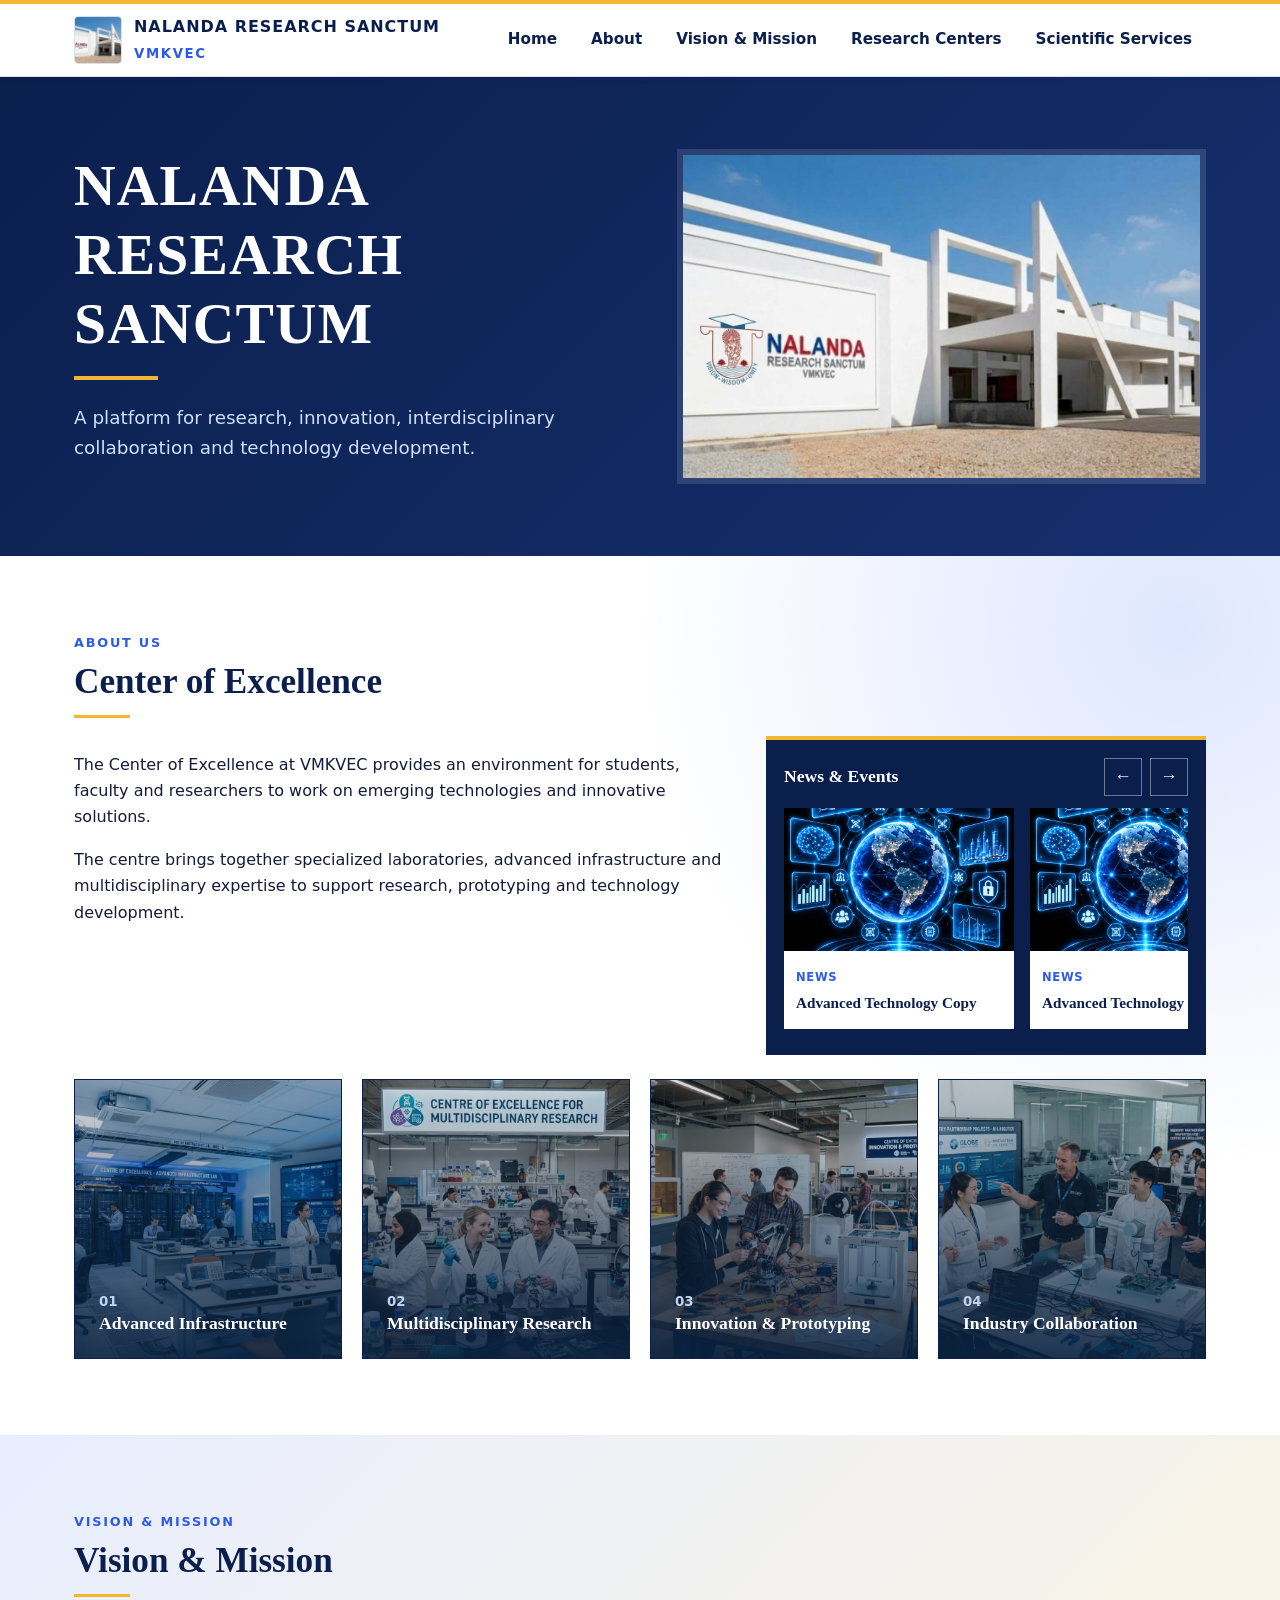
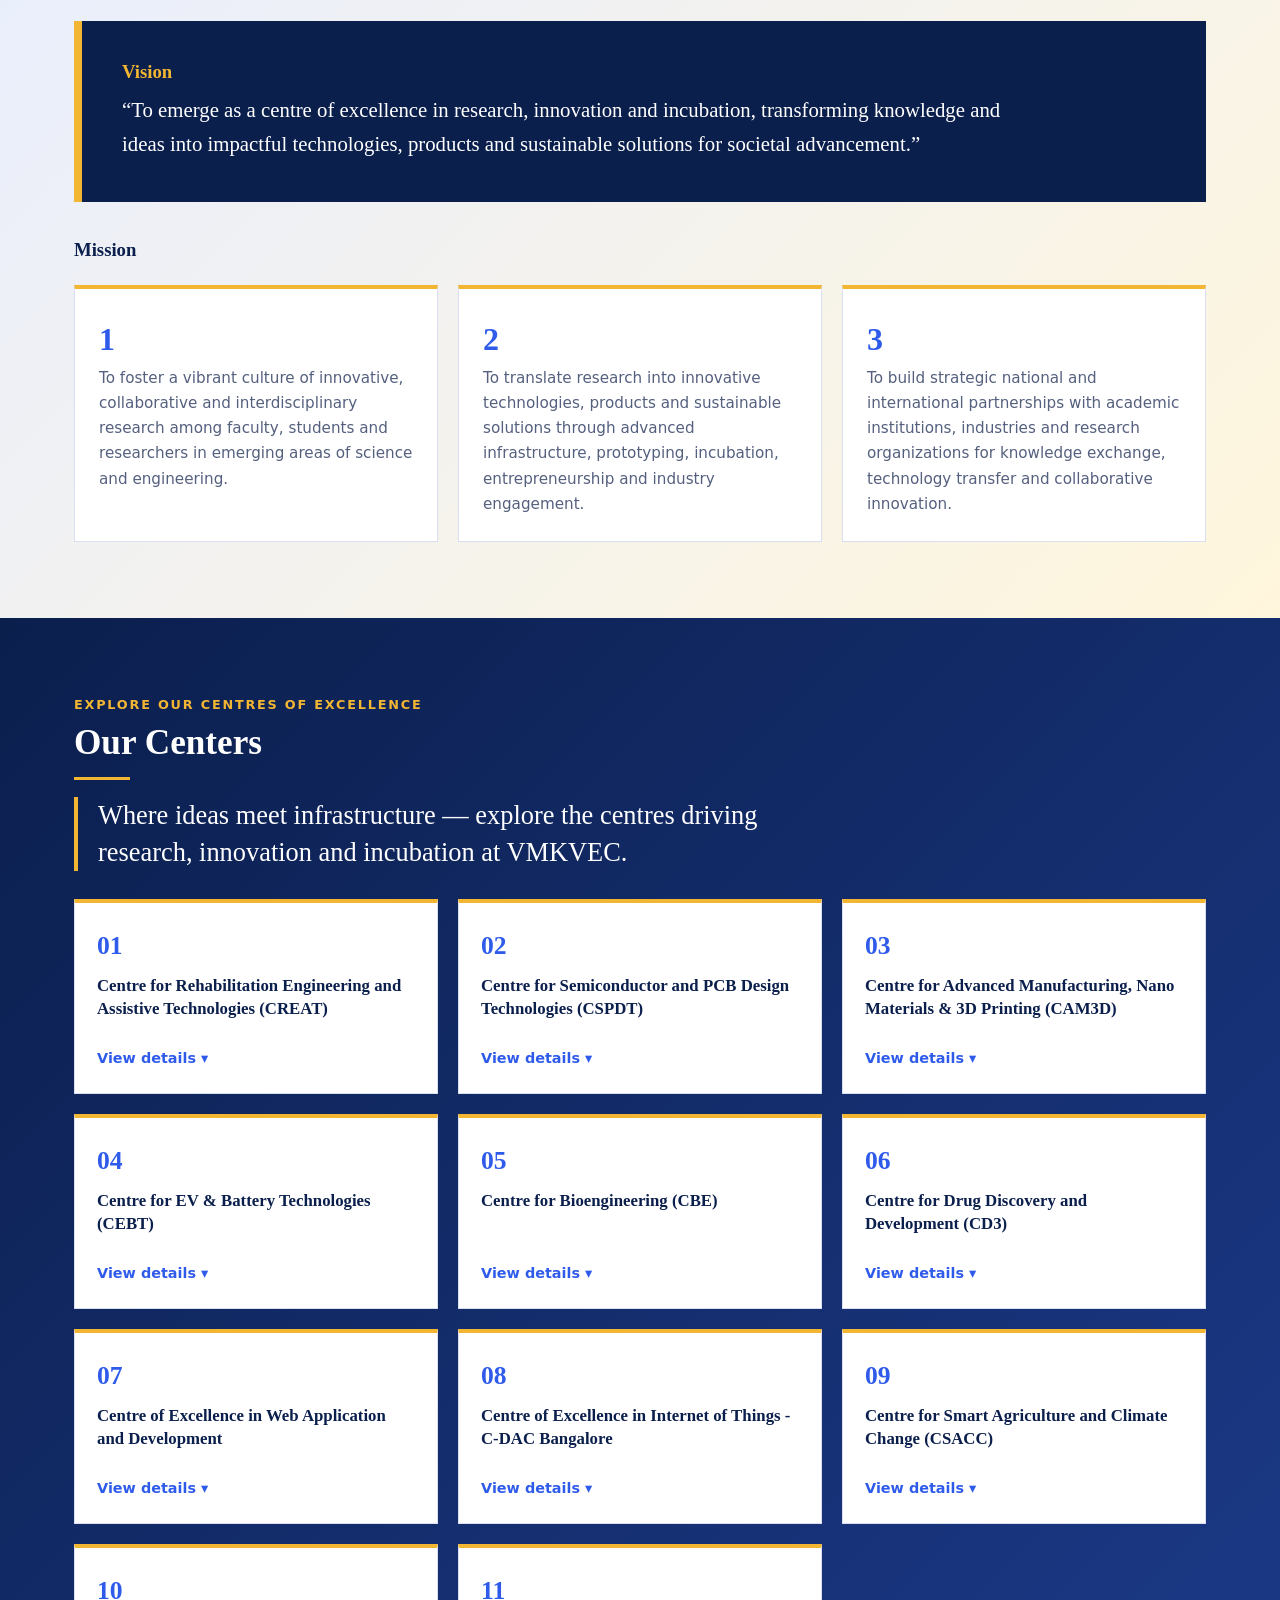
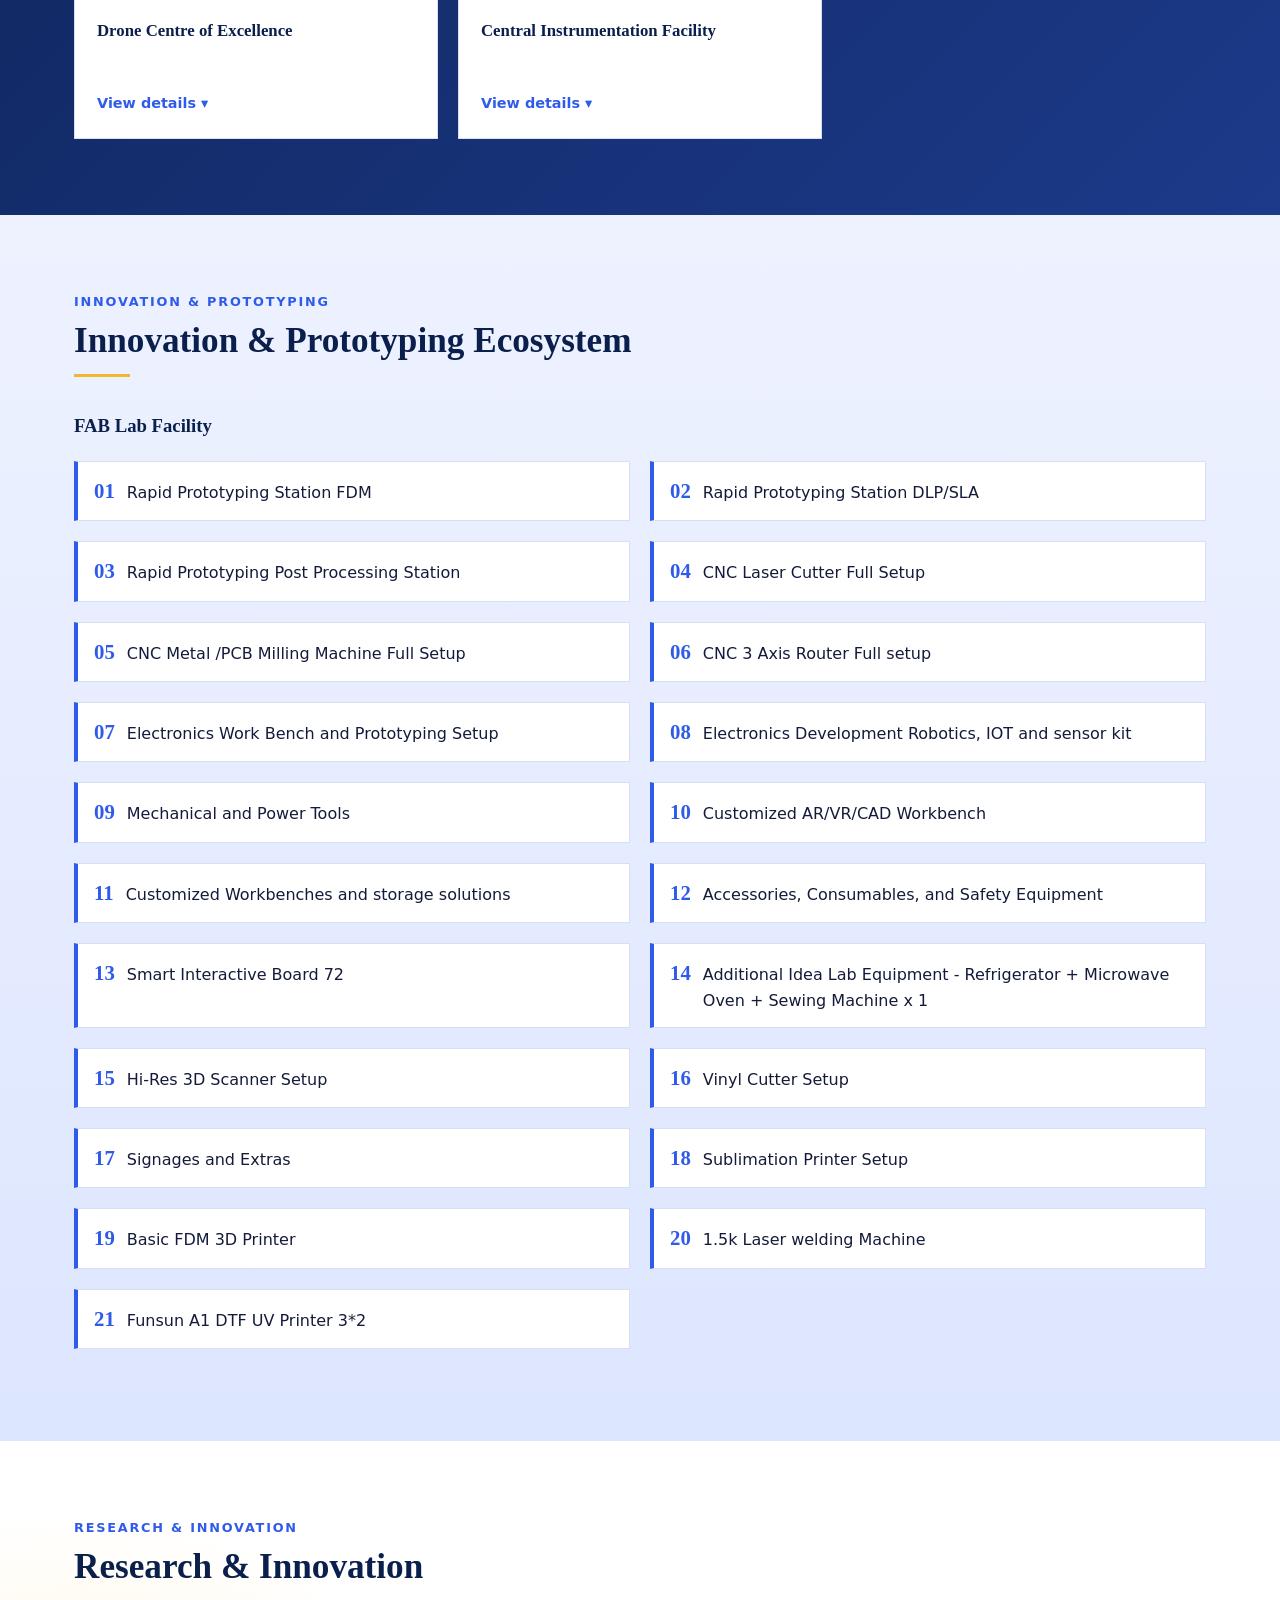
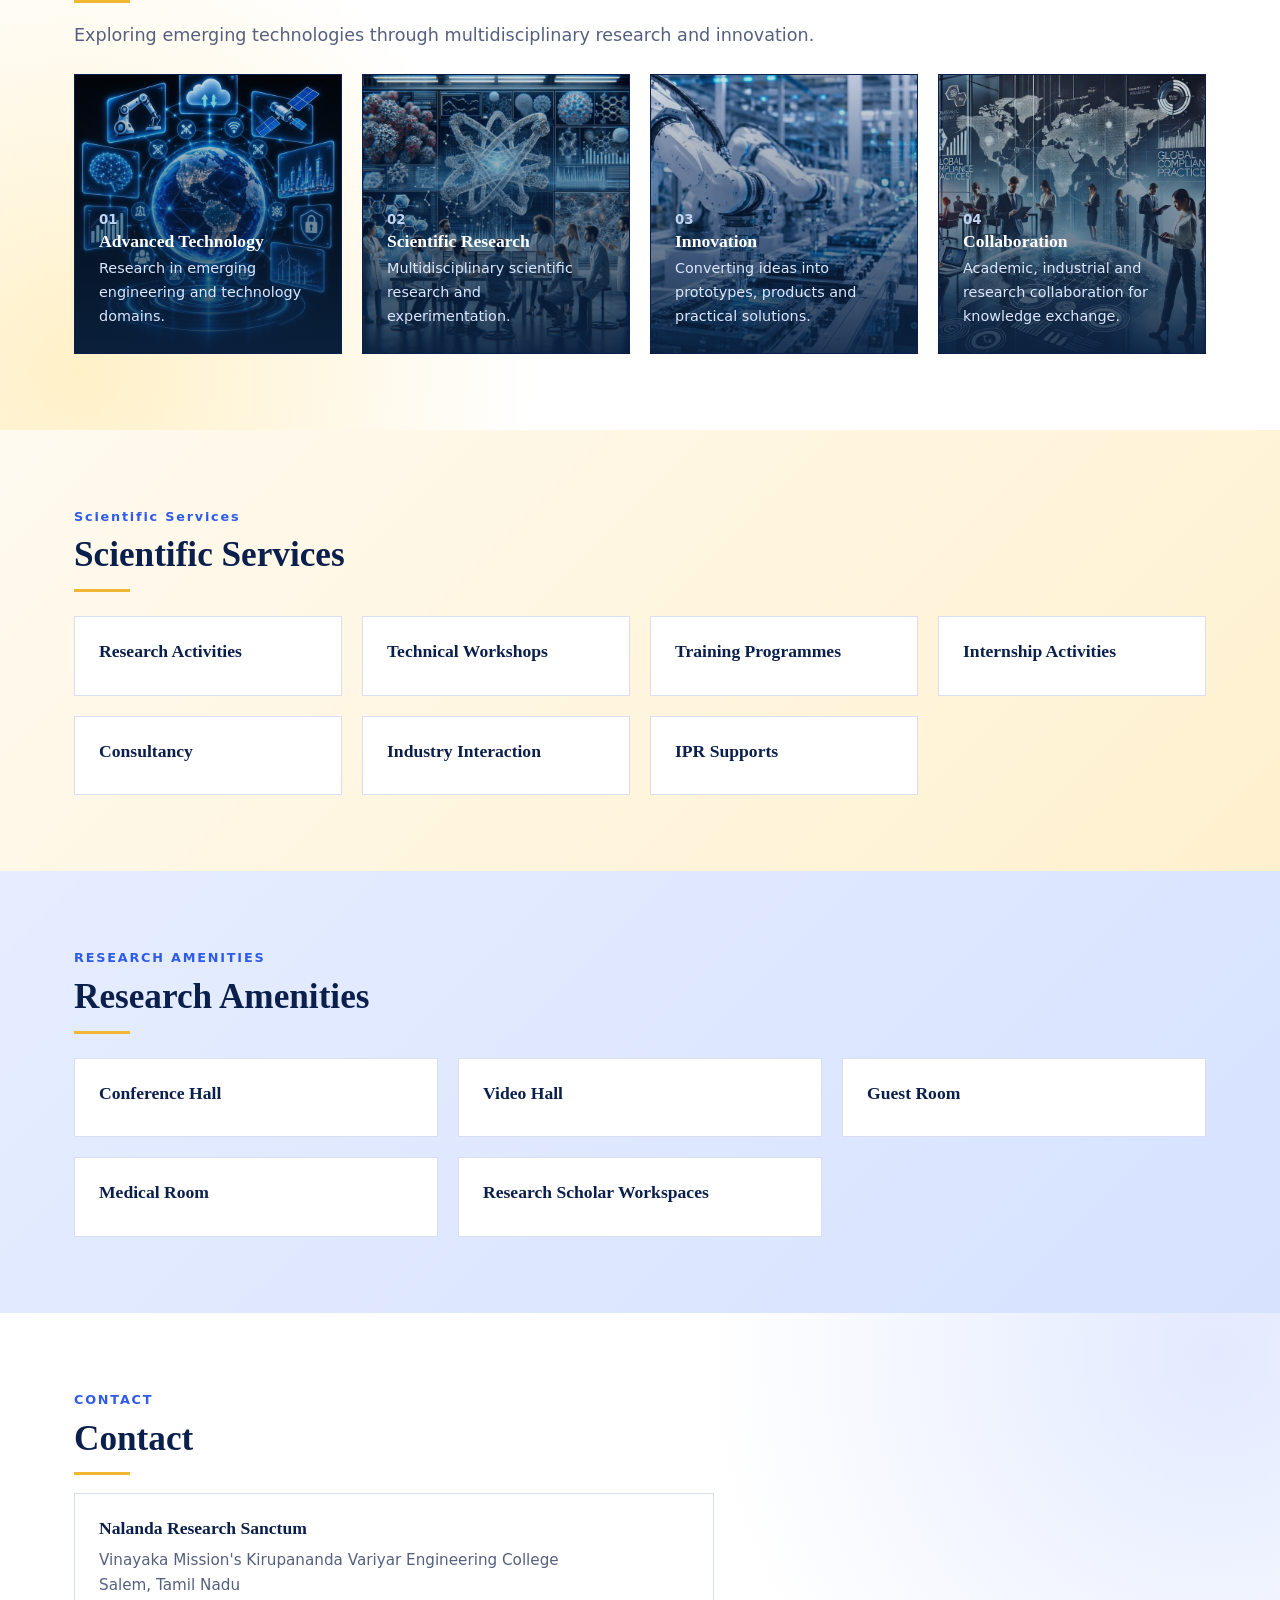
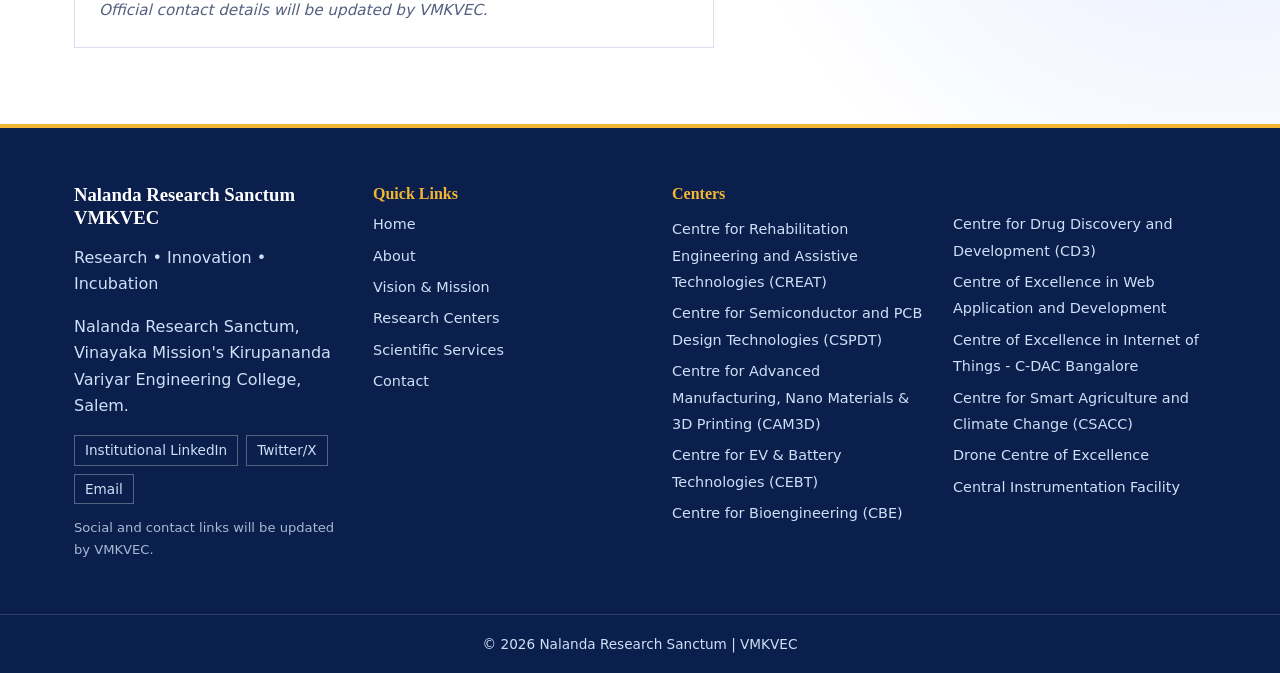
==== index.html @ d892dae4 "Initial commit" ====
<!DOCTYPE html>
<html lang="en"><head><meta charset="UTF-8"><meta name="viewport" content="width=device-width, initial-scale=1">
<title>Nalanda Research Sanctum | VMKVEC</title><meta name="description" content="Center of Excellence, Vinayaka Mission's Kirupananda Variyar Engineering College - research, innovation and incubation.">
<link rel="icon" href="logo.jpeg"><link rel="stylesheet" href="style.css"><script src="news.js"></script><script src="script.js"></script><script src="chatbot.js" defer></script></head>
<body><a class="skip" href="#main">Skip to content</a>
<header class="site-header"><div class="wrap bar">
<a class="brand" href="index.html"><img src="logo.jpeg" alt="VMKVEC logo"><span><b>NALANDA RESEARCH SANCTUM</b><small>VMKVEC</small></span></a>
<input type="checkbox" id="nav-toggle" class="nav-toggle" aria-label="Open or close menu"><label for="nav-toggle" class="burger" aria-hidden="true"><i></i></label>
<nav class="nav" aria-label="Main"><a href="index.html">Home</a><a href="index.html#about">About</a><a href="index.html#vision">Vision &amp; Mission</a><a href="index.html#laboratories">Research Centers</a><a href="index.html#events">Scientific Services</a></nav></div></header><main id="main"><section class="hero"><div class="wrap hgrid"><div>
<h1>NALANDA RESEARCH SANCTUM</h1>
<p class="lead">A platform for research, innovation, interdisciplinary collaboration and technology development.</p>
</div>
<figure class="hero-img"><img src="logo.jpeg" alt="Nalanda Research Sanctum building, VMKVEC"></figure></div></section><section class="sec " id="about"><div class="wrap reveal"><p class="eyebrow">ABOUT US</p><h2>Center of Excellence</h2><div class="two"><div><p>The Center of Excellence at VMKVEC provides an environment for students, faculty and researchers to work on emerging technologies and innovative solutions.</p><p>The centre brings together specialized laboratories, advanced infrastructure and multidisciplinary expertise to support research, prototyping and technology development.</p></div><aside class="news" aria-label="News and Events"><div class="nhead"><h3>News &amp; Events</h3><div class="nctl"><button type="button" id="news-prev" aria-label="Previous news">&#8592;</button><button type="button" id="news-next" aria-label="Next news">&#8594;</button></div></div><div class="news-win" tabindex="0" aria-label="News and events - scroll sideways"><div class="news-track" id="news-track"></div></div><noscript><p class="note">News and events appear here when JavaScript is enabled.</p></noscript></aside></div><div class="grid g4"><article class="card feat feat-1"><small>01</small><h3>Advanced Infrastructure</h3></article><article class="card feat feat-2"><small>02</small><h3>Multidisciplinary Research</h3></article><article class="card feat feat-3"><small>03</small><h3>Innovation & Prototyping</h3></article><article class="card feat feat-4"><small>04</small><h3>Industry Collaboration</h3></article></div></div></section><section class="sec tint" id="vision"><div class="wrap reveal"><p class="eyebrow">VISION &amp; MISSION</p><h2>Vision &amp; Mission</h2><blockquote class="vision"><h3>Vision</h3><p>&ldquo;To emerge as a centre of excellence in research, innovation and incubation, transforming knowledge and ideas into impactful technologies, products and sustainable solutions for societal advancement.&rdquo;</p></blockquote><h3 class="sub">Mission</h3><div class="grid g3"><article class="card mis"><span class="num">1</span><p>To foster a vibrant culture of innovative, collaborative and interdisciplinary research among faculty, students and researchers in emerging areas of science and engineering.</p></article><article class="card mis"><span class="num">2</span><p>To translate research into innovative technologies, products and sustainable solutions through advanced infrastructure, prototyping, incubation, entrepreneurship and industry engagement.</p></article><article class="card mis"><span class="num">3</span><p>To build strategic national and international partnerships with academic institutions, industries and research organizations for knowledge exchange, technology transfer and collaborative innovation.</p></article></div></div></section><section class="sec " id="laboratories"><div class="wrap reveal"><p class="eyebrow">EXPLORE OUR CENTRES OF EXCELLENCE</p><h2>Our Centers</h2><p class="tagline">Where ideas meet infrastructure &mdash; explore the centres driving research, innovation and incubation at VMKVEC.</p><div class="cgrid"><details class="cbox"><summary><span class="num">01</span><span class="cn">Centre for Rehabilitation Engineering and Assistive Technologies (CREAT)</span><span class="cm">View details <i aria-hidden="true">&#9662;</i></span></summary><div class="cb"><p>Rehabilitation engineering and assistive technology for assessment, therapy, mobility and functional recovery.</p><ul class="tags"><li>Rehabilitation Engineering</li><li>Assistive Technologies</li><li>Movement and Functional Assessment</li><li>Virtual Rehabilitation</li><li>Human Performance Analysis</li></ul><h4>Equipment & Facilities</h4><ul class="eqs"><li>Rehametrics - Pro Physical Virtual Rehabilitation Solutions</li><li>Ropods - Spot - Reach True Flash-Reflex Training System</li><li>Balance Assessment System - Btracks&trade; Balance Plate</li><li>EMG Biofeedback - Joint Mobility & Muscle Function</li></ul><a class="btn dark" href="rehabilitation.html">Open full centre page &rarr;</a></div></details><details class="cbox"><summary><span class="num">02</span><span class="cn">Centre for Semiconductor and PCB Design Technologies (CSPDT)</span><span class="cm">View details <i aria-hidden="true">&#9662;</i></span></summary><div class="cb"><p>Facilities for electronic hardware development, PCB prototyping, assembly and semiconductor-oriented design activities.</p><ul class="tags"><li>PCB Design and Prototyping</li><li>Electronic Hardware Development</li><li>SMT Assembly</li><li>Semiconductor Technology</li><li>Embedded Electronics</li></ul><h4>Equipment & Facilities</h4><ul class="eqs"><li>PCB Prototyping Machine with Complete Setup</li><li>ESD Mat With Fitting Accessories for 400 Sq ft.</li><li>SMTMATE - 4 Head Pick & Place Machine</li></ul><a class="btn dark" href="semiconductor.html">Open full centre page &rarr;</a></div></details><details class="cbox"><summary><span class="num">03</span><span class="cn">Centre for Advanced Manufacturing, Nano Materials & 3D Printing (CAM3D)</span><span class="cm">View details <i aria-hidden="true">&#9662;</i></span></summary><div class="cb"><p>Advanced manufacturing, additive manufacturing, composite processing, material characterization and testing facilities.</p><ul class="tags"><li>Additive Manufacturing</li><li>3D Printing</li><li>Nano Materials</li><li>Composite Manufacturing</li><li>Material Testing and Characterization</li></ul><h4>Equipment & Facilities</h4><ul class="eqs"><li>FDM 3D Machine - Bambu Lab H2D</li><li>ELEGOO Jupiter 2 3D Printer</li><li>Liquid Based Washing & Curing Machine</li><li>Probe Sonicator</li><li>High Accuracy Shore D Durometer with Stand (Analog) - Insize</li><li>Impact Testing Machine (Digital) Charpy & Izod</li><li>Pin on Disc Friction & Wear Test Rig as per ASTM G 99</li><li>Computerized Universal Testing Machine (Capacity 100KN)</li><li>Vacuum Bag Moulding</li><li>Composite Moulding Press - 10 Ton</li></ul><a class="btn dark" href="manufacturing.html">Open full centre page &rarr;</a></div></details><details class="cbox"><summary><span class="num">04</span><span class="cn">Centre for EV & Battery Technologies (CEBT)</span><span class="cm">View details <i aria-hidden="true">&#9662;</i></span></summary><div class="cb"><p>Facilities supporting electric vehicle systems, battery testing, charging/discharging and motor-controller studies.</p><ul class="tags"><li>Electric Vehicle Technology</li><li>Battery Testing</li><li>Motor and Controller Systems</li><li>EV Powertrain Studies</li><li>Charging and Discharging Analysis</li></ul><h4>Equipment & Facilities</h4><ul class="eqs"><li>Battery, Charger & Discharger Test Setup</li><li>EV Mid-drive Motors & Controllers</li><li>Test & Control Accessories (Drive, Motor, Vehicle Testing)</li><li>Complete Electric Vehicle (Two-Wheeler)</li></ul><a class="btn dark" href="ev-battery.html">Open full centre page &rarr;</a></div></details><details class="cbox"><summary><span class="num">05</span><span class="cn">Centre for Bioengineering (CBE)</span><span class="cm">View details <i aria-hidden="true">&#9662;</i></span></summary><div class="cb"><p>Laboratory infrastructure for biological experimentation, molecular biology, microbiology and bioengineering research.</p><ul class="tags"><li>Bioengineering</li><li>Molecular Biology</li><li>Microbiology</li><li>Biotechnology Experiments</li><li>Biological Sample Analysis</li></ul><h4>Equipment & Facilities</h4><ul class="eqs"><li>Autoclave</li><li>Bacteriological Incubator</li><li>Microcentrifuge</li><li>Refrigerated Centrifuge</li><li>Digital Balance</li><li>Digital Water Bath</li><li>DNA Electrophoresis Unit</li><li>Gradient PCR Thermal Cycler</li><li>SDS-PAGE Electrophoresis Unit</li><li>Gel Documentation System</li><li>Laminar Air Flow Chamber</li></ul><a class="btn dark" href="bioengineering.html">Open full centre page &rarr;</a></div></details><details class="cbox"><summary><span class="num">06</span><span class="cn">Centre for Drug Discovery and Development (CD3)</span><span class="cm">View details <i aria-hidden="true">&#9662;</i></span></summary><div class="cb"><p>Analytical and experimental facilities supporting drug discovery, characterization and development-oriented research.</p><ul class="tags"><li>Drug Discovery</li><li>Analytical Characterization</li><li>Spectroscopy</li><li>Particle Analysis</li><li>Formulation-Oriented Studies</li></ul><h4>Equipment & Facilities</h4><ul class="eqs"><li>Particle Size Analyzer</li><li>UV-Visible Spectrometer</li><li>Fluorescence Spectrometer</li><li>Ultrasonic Bath</li><li>Muffle Furnace</li><li>Magnetic Stirrer with Hot Plate</li></ul><a class="btn dark" href="drug-discovery.html">Open full centre page &rarr;</a></div></details><details class="cbox"><summary><span class="num">07</span><span class="cn">Centre of Excellence in Web Application and Development</span><span class="cm">View details <i aria-hidden="true">&#9662;</i></span></summary><div class="cb"><p>A software development centre for web applications, digital platforms, full-stack development and technology projects.</p><ul class="tags"><li>Web Application Development</li><li>Full-Stack Development</li><li>Software Engineering</li><li>Cloud and Deployment Technologies</li><li>Digital Platforms</li></ul><h4>Facilities</h4><ul class="eqs"><li>High-performance Development Workstations</li><li>Development Infrastructure</li><li>Data Storage Facilities</li><li>Software Development Tools</li></ul><a class="btn dark" href="web-development.html">Open full centre page &rarr;</a></div></details><details class="cbox"><summary><span class="num">08</span><span class="cn">Centre of Excellence in Internet of Things - C-DAC Bangalore</span><span class="cm">View details <i aria-hidden="true">&#9662;</i></span></summary><div class="cb"><p>An IoT-focused centre for connected systems, sensing, communication, embedded development and smart applications.</p><ul class="tags"><li>Internet of Things</li><li>Sensor Networks</li><li>Embedded Systems</li><li>Connected Devices</li><li>IoT Communication</li></ul><h4>Facilities</h4><ul class="eqs"><li>IoT Sensor Kits</li><li>Development Boards</li><li>Sensor Modules</li><li>Communication Modules</li></ul><a class="btn dark" href="iot.html">Open full centre page &rarr;</a></div></details><details class="cbox"><summary><span class="num">09</span><span class="cn">Centre for Smart Agriculture and Climate Change (CSACC)</span><span class="cm">View details <i aria-hidden="true">&#9662;</i></span></summary><div class="cb"><p>Facilities and activities focused on smart agriculture, environmental monitoring, climate-aware systems and precision farming.</p><ul class="tags"><li>Smart Agriculture</li><li>Precision Agriculture</li><li>Climate Monitoring</li><li>Environmental Sensing</li><li>Agricultural Data Analysis</li></ul><h4>Equipment & Facilities</h4><ul class="eqs"><li>IoT Sensor Kits</li><li>Automatic Weather Station</li><li>Precision Agriculture Drone</li><li>Soil & Water Testing Kit</li><li>High-Performance Workstation</li><li>Data Storage Server</li><li>Licensed Software Tools - GIS & climate modeling</li></ul><a class="btn dark" href="smart-agriculture.html">Open full centre page &rarr;</a></div></details><details class="cbox"><summary><span class="num">10</span><span class="cn">Drone Centre of Excellence</span><span class="cm">View details <i aria-hidden="true">&#9662;</i></span></summary><div class="cb"><p>A dedicated centre for drone applications, aerial data collection, precision agriculture and technology development.</p><ul class="tags"><li>Drone Technology</li><li>Aerial Data Collection</li><li>Precision Agriculture</li><li>Drone-Based Inspection</li><li>Geospatial Applications</li></ul><h4>Facilities</h4><ul class="eqs"><li>Precision Agriculture Drone</li><li>High-performance Workstations</li><li>Data Storage Facilities</li></ul><a class="btn dark" href="drone.html">Open full centre page &rarr;</a></div></details><details class="cbox"><summary><span class="num">11</span><span class="cn">Central Instrumentation Facility</span><span class="cm">View details <i aria-hidden="true">&#9662;</i></span></summary><div class="cb"><p>Centralized analytical and laboratory instrumentation supporting interdisciplinary research and experimental work.</p><ul class="tags"><li>Scientific Instrumentation</li><li>Analytical Characterization</li><li>Molecular Biology</li><li>Sample Preparation</li><li>Interdisciplinary Research Support</li></ul><h4>Equipment & Facilities</h4><ul class="eqs"><li>Autoclave</li><li>Bacteriological Incubator</li><li>Hot Air Oven</li><li>Deep Freezer (-20°C)</li><li>Refrigerator</li><li>Shaker Cum Incubator</li><li>Laminar Air Flow Chamber</li><li>Microcentrifuge</li><li>Refrigerated Centrifuge</li><li>Digital Balance</li><li>Digital Water Bath</li><li>Double Distillation Unit</li><li>Digital pH Meter</li><li>Vortex Mixer</li><li>Ultrasonic Bath</li><li>Muffle Furnace</li><li>Magnetic Stirrer with Hot Plate</li><li>DNA Electrophoresis Unit</li><li>Gradient PCR Thermal Cycler</li><li>SDS-PAGE Electrophoresis Unit</li><li>Gel Documentation System</li><li>Gel Platform Rocker</li><li>Particle Size Analyzer</li><li>UV-Visible Spectrometer</li><li>Fluorescence Spectrometer</li></ul><a class="btn dark" href="instrumentation.html">Open full centre page &rarr;</a></div></details></div></div></section><section class="sec tint" id="innovation"><div class="wrap reveal"><p class="eyebrow">INNOVATION &amp; PROTOTYPING</p><h2>Innovation &amp; Prototyping Ecosystem</h2><h3 class="sub">FAB Lab Facility</h3><ol class="eq grid g2"><li><span class="num">01</span>Rapid Prototyping Station FDM</li><li><span class="num">02</span>Rapid Prototyping Station DLP/SLA</li><li><span class="num">03</span>Rapid Prototyping Post Processing Station</li><li><span class="num">04</span>CNC Laser Cutter Full Setup</li><li><span class="num">05</span>CNC Metal /PCB Milling Machine Full Setup</li><li><span class="num">06</span>CNC 3 Axis Router Full setup</li><li><span class="num">07</span>Electronics Work Bench and Prototyping Setup</li><li><span class="num">08</span>Electronics Development Robotics, IOT and sensor kit</li><li><span class="num">09</span>Mechanical and Power Tools</li><li><span class="num">10</span>Customized AR/VR/CAD Workbench</li><li><span class="num">11</span>Customized Workbenches and storage solutions</li><li><span class="num">12</span>Accessories, Consumables, and Safety Equipment</li><li><span class="num">13</span>Smart Interactive Board 72</li><li><span class="num">14</span>Additional Idea Lab Equipment - Refrigerator + Microwave Oven + Sewing Machine x 1</li><li><span class="num">15</span>Hi-Res 3D Scanner Setup</li><li><span class="num">16</span>Vinyl Cutter Setup</li><li><span class="num">17</span>Signages and Extras</li><li><span class="num">18</span>Sublimation Printer Setup</li><li><span class="num">19</span>Basic FDM 3D Printer</li><li><span class="num">20</span>1.5k Laser welding Machine</li><li><span class="num">21</span>Funsun A1 DTF UV Printer 3*2</li></ol></div></section><section class="sec " id="research"><div class="wrap reveal"><p class="eyebrow">RESEARCH &amp; INNOVATION</p><h2>Research &amp; Innovation</h2><p class="lead2">Exploring emerging technologies through multidisciplinary research and innovation.</p><div class="grid g4"><article class="card feat rfeat-1"><small>01</small><h3>Advanced Technology</h3><p>Research in emerging engineering and technology domains.</p></article><article class="card feat rfeat-2"><small>02</small><h3>Scientific Research</h3><p>Multidisciplinary scientific research and experimentation.</p></article><article class="card feat rfeat-3"><small>03</small><h3>Innovation</h3><p>Converting ideas into prototypes, products and practical solutions.</p></article><article class="card feat rfeat-4"><small>04</small><h3>Collaboration</h3><p>Academic, industrial and research collaboration for knowledge exchange.</p></article></div></div></section><section class="sec " id="events"><div class="wrap reveal"><p class="eyebrow">Scientific Services</p><h2>Scientific Services</h2><div class="grid g4"><article class="card"><h3>Research Activities</h3></article><article class="card"><h3>Technical Workshops</h3></article><article class="card"><h3>Training Programmes</h3></article><article class="card"><h3>Internship Activities</h3></article><article class="card"><h3>Consultancy</h3></article><article class="card"><h3>Industry Interaction</h3></article><article class="card"><h3>IPR Supports</h3></article></div></div></section><section class="sec tint" id="collaboration"><div class="wrap reveal"><p class="eyebrow">RESEARCH AMENITIES</p><h2>Research Amenities</h2><div class="grid g3"><article class="card"><h3>Conference Hall</h3></article><article class="card"><h3>Video Hall</h3></article><article class="card"><h3>Guest Room</h3></article><article class="card"><h3>Medical Room</h3></article><article class="card"><h3>Research Scholar Workspaces</h3></article></div></div></section><section class="sec " id="contact"><div class="wrap reveal"><p class="eyebrow">CONTACT</p><h2>Contact</h2><address class="card contact"><h3>Nalanda Research Sanctum</h3><p>Vinayaka Mission's Kirupananda Variyar Engineering College</p><p>Salem, Tamil Nadu</p><p class="note">Official contact details will be updated by VMKVEC.</p></address></div></section></main><footer class="site-footer"><div class="wrap fgrid">
<div><h3>Nalanda Research Sanctum<br>VMKVEC</h3><p>Research &bull; Innovation &bull; Incubation</p>
<p>Nalanda Research Sanctum, Vinayaka Mission's Kirupananda Variyar Engineering College, Salem.</p>
<ul class="social"><li>Institutional LinkedIn</li><li>Twitter/X</li><li>Email</li></ul><p class="note2">Social and contact links will be updated by VMKVEC.</p></div>
<div><h4>Quick Links</h4><ul><li><a href="index.html">Home</a></li><li><a href="index.html#about">About</a></li><li><a href="index.html#vision">Vision &amp; Mission</a></li><li><a href="index.html#laboratories">Research Centers</a></li><li><a href="index.html#events">Scientific Services</a></li><li><a href="index.html#contact">Contact</a></li></ul></div>
<div class="fl"><h4>Centers</h4><ul><li><a href="rehabilitation.html">Centre for Rehabilitation Engineering and Assistive Technologies (CREAT)</a></li><li><a href="semiconductor.html">Centre for Semiconductor and PCB Design Technologies (CSPDT)</a></li><li><a href="manufacturing.html">Centre for Advanced Manufacturing, Nano Materials & 3D Printing (CAM3D)</a></li><li><a href="ev-battery.html">Centre for EV & Battery Technologies (CEBT)</a></li><li><a href="bioengineering.html">Centre for Bioengineering (CBE)</a></li><li><a href="drug-discovery.html">Centre for Drug Discovery and Development (CD3)</a></li><li><a href="web-development.html">Centre of Excellence in Web Application and Development</a></li><li><a href="iot.html">Centre of Excellence in Internet of Things - C-DAC Bangalore</a></li><li><a href="smart-agriculture.html">Centre for Smart Agriculture and Climate Change (CSACC)</a></li><li><a href="drone.html">Drone Centre of Excellence</a></li><li><a href="instrumentation.html">Central Instrumentation Facility</a></li></ul></div></div>
<div class="copy">&copy; 2026 Nalanda Research Sanctum | VMKVEC</div></footer></body></html>
---- style.css ----
/* Nalanda Research Sanctum | VMKVEC - edit colours here */
:root{--navy:#0b1f4d;--royal:#2f5bea;--light:#e3eaff;--bg:#f4f6ff;--ink:#141b3a;--muted:#55607f;--line:#d9def0;--gold:#f2b632;--w:1180px}
*{box-sizing:border-box}html{scroll-behavior:smooth;scroll-padding-top:84px}
body{margin:0;font-family:"Segoe UI",system-ui,-apple-system,Arial,sans-serif;color:var(--ink);background:#fff;line-height:1.65;overflow-x:hidden}
img{max-width:100%;display:block}a{color:inherit}
h1,h2,h3,h4{font-family:Georgia,"Times New Roman",serif;color:var(--navy);line-height:1.2;margin:0 0 .5em}
:focus-visible{outline:3px solid var(--royal);outline-offset:2px}
.wrap{max-width:var(--w);margin:0 auto;padding:0 24px}
.skip{position:absolute;left:-999px}.skip:focus{left:8px;top:8px;background:#fff;padding:8px;z-index:100}
/* header */
.site-header{position:sticky;top:0;z-index:50;background:#fff;border-bottom:1px solid var(--line);box-shadow:0 1px 8px rgba(10,35,66,.06)}
.bar{display:flex;align-items:center;justify-content:space-between;height:72px}
.brand{display:flex;align-items:center;gap:12px;text-decoration:none}
.brand img{width:48px;height:48px;object-fit:cover;border:1px solid var(--line);border-radius:4px}
.brand b{display:block;color:var(--navy);font-size:1rem;letter-spacing:.06em}.brand small{color:var(--royal);font-weight:600;letter-spacing:.12em}
.nav{display:flex;gap:6px;align-items:center}.nav>a,.dd>a{text-decoration:none;padding:10px 14px;font-weight:600;font-size:.95rem;color:var(--navy);border-radius:4px;display:block}
.nav>a:hover,.dd>a:hover{background:var(--light)}
.nav-toggle,.burger{display:none}
/* hero */
.hero{background:var(--navy);color:#fff;padding:72px 0}
.hgrid{display:grid;grid-template-columns:1.05fr 1fr;gap:48px;align-items:center}
.hero h1{color:#fff;font-size:clamp(2.2rem,5vw,3.6rem);letter-spacing:.02em;margin-bottom:.4em}
.lab-hero h1{font-size:clamp(1.7rem,3.4vw,2.6rem)}
.lead{font-size:1.15rem;color:#cfe0f7;max-width:560px}
.hero-img{margin:0;position:relative;border:6px solid rgba(255,255,255,.12)}.hero-img img{width:100%;aspect-ratio:16/10;object-fit:cover}
.hero-img figcaption{position:absolute;left:0;bottom:0;background:var(--royal);color:#fff;padding:6px 14px;font-size:.85rem;font-weight:600}
.eyebrow{color:var(--royal);font-weight:700;font-size:.8rem;letter-spacing:.14em;margin:0 0 .6em}.eyebrow.light{color:#93c5fd}
.btns{display:flex;gap:12px;flex-wrap:wrap;margin:28px 0}
.btn{display:inline-block;background:var(--royal);color:#fff;padding:12px 24px;font-weight:600;text-decoration:none;border:2px solid var(--royal);transition:background .2s,transform .2s}
.btn:hover{background:#1e40af;transform:translateY(-2px)}.btn.ghost{background:transparent;border-color:#93c5fd}.btn.ghost:hover{background:rgba(255,255,255,.1)}
.btn.dark{background:var(--navy);border-color:var(--navy)}
.chips{list-style:none;display:flex;flex-wrap:wrap;gap:8px;padding:0;margin:0}.chips li{border:1px solid rgba(255,255,255,.3);padding:4px 12px;font-size:.82rem;color:#dbeafe}
/* sections */
.sec{padding:76px 0}.sec.tint{background:var(--bg)}
.sec h2{font-size:clamp(1.6rem,3vw,2.2rem)}.sub{margin-top:2em}
.lead2{font-size:1.1rem;color:var(--muted);max-width:760px}.two p{max-width:760px}
.note{color:var(--muted);font-style:italic}
.grid{display:grid;gap:20px;margin-top:24px}.g2{grid-template-columns:repeat(2,1fr)}.g3{grid-template-columns:repeat(3,1fr)}.g4{grid-template-columns:repeat(4,1fr)}
.card,.lab,.theme{background:#fff;border:1px solid var(--line);padding:24px;transition:transform .25s,box-shadow .25s,border-color .25s}
.card:hover,.lab:hover,.theme:hover{transform:translateY(-4px);box-shadow:0 10px 24px rgba(10,35,66,.1);border-color:var(--royal)}
.card h3{font-size:1.1rem}.card p{margin:0;color:var(--muted);font-size:.95rem}
.feat .ico{display:grid;place-items:center;width:44px;height:44px;background:var(--light);color:var(--royal);font-size:1.4rem;margin-bottom:12px}.feat small{color:var(--muted);font-weight:700}
.num{display:inline-block;color:var(--royal);font-family:Georgia,serif;font-weight:700;font-size:1.3rem}
.vision{margin:24px 0 0;background:var(--navy);color:#fff;padding:40px;border-left:8px solid #60a5fa}.vision h3{color:#93c5fd}.vision p{font-size:1.3rem;font-family:Georgia,serif;margin:0;max-width:900px}
.mis{border-top:4px solid var(--royal)}.mis .num{font-size:2rem}
.lab{display:flex;flex-direction:column;text-decoration:none}.lab h3{font-size:1.05rem}.lab p{color:var(--muted);font-size:.93rem;flex:1;margin:0 0 14px}.more{color:var(--royal);font-weight:700}
.theme{text-decoration:none;padding:18px}.theme h3{font-size:.98rem;margin-bottom:.3em}.theme p{margin:0;font-size:.85rem;color:var(--muted)}
.contact{font-style:normal;max-width:640px}
/* lab pages */
.crumb{padding-top:14px;padding-bottom:14px;font-size:.88rem;color:var(--muted)}.crumb a{color:var(--royal);text-decoration:none}
.toc{display:flex;flex-wrap:wrap;gap:8px;padding-top:16px;padding-bottom:0}.toc a{font-size:.82rem;border:1px solid var(--line);padding:5px 12px;text-decoration:none;color:var(--navy)}.toc a:hover{background:var(--light)}
.tags{list-style:none;display:flex;flex-wrap:wrap;gap:10px;padding:0;margin:20px 0 0}.tags li{background:#fff;border:1px solid var(--royal);color:var(--navy);padding:8px 16px;font-weight:600}
.eq{list-style:none;padding:0;counter-reset:e}.eq li{background:#fff;border:1px solid var(--line);border-left:4px solid var(--royal);padding:12px 16px;display:flex;gap:12px;align-items:baseline}
.grp{background:#fff;border:1px solid var(--line);padding:20px}.grp h3{font-size:1.05rem}.grp small{color:var(--muted);font-family:"Segoe UI",sans-serif;font-weight:400}
.grp .eq{margin:0;display:grid;gap:8px}.grp .eq li{counter-increment:e;padding:8px 12px}.grp .eq li:before{content:counter(e,decimal-leading-zero);color:var(--royal);font-weight:700}
dl{margin:0;display:grid;grid-template-columns:110px 1fr;gap:6px 12px;font-size:.92rem}dt{font-weight:700;color:var(--navy)}dd{margin:0;color:var(--muted)}
.shot{margin:0;overflow:hidden;border:1px solid var(--line)}.shot img{width:100%;aspect-ratio:4/3;object-fit:cover;transition:transform .5s}.shot:hover img{transform:scale(1.06)}
/* footer */
.site-footer{background:var(--navy);color:#cfe0f7;padding-top:56px}.site-footer h3,.site-footer h4{color:#fff}
.fgrid{display:grid;grid-template-columns:1fr 1fr 2fr;gap:32px}.site-footer ul{list-style:none;padding:0;margin:0}.site-footer li{margin:5px 0}.site-footer a{text-decoration:none;font-size:.9rem}.site-footer a:hover{color:#fff;text-decoration:underline}
.fl ul{columns:2;column-gap:28px}.copy{margin-top:40px;padding:18px;text-align:center;border-top:1px solid rgba(255,255,255,.15);font-size:.85rem}
/* laboratory drawer */
.overlay{position:fixed;inset:0;background:rgba(0,0,0,.35);-webkit-backdrop-filter:blur(2px);backdrop-filter:blur(2px);opacity:0;visibility:hidden;transition:opacity .3s,visibility 0s .3s;z-index:190}
.overlay.open{opacity:1;visibility:visible;transition:opacity .3s}
.drawer{position:fixed;top:0;right:0;bottom:0;width:min(460px,92vw);background:#fff;z-index:200;display:flex;flex-direction:column;box-shadow:-10px 0 40px rgba(10,35,66,.25);transform:translateX(100%);visibility:hidden;transition:transform .35s ease,visibility 0s .35s}
.drawer.open{transform:translateX(0);visibility:visible;transition:transform .35s ease}
.dhead{display:flex;justify-content:space-between;align-items:flex-start;gap:12px;padding:24px 24px 18px;border-bottom:1px solid var(--line);background:var(--navy);color:#fff}
.dhead h2{color:#fff;margin:0 0 .15em;font-size:1.6rem}.dhead p{margin:0;color:#bfd4f2;font-size:.92rem}
.dclose{flex:none;width:44px;height:44px;border:1px solid rgba(255,255,255,.4);background:transparent;color:#fff;font-size:1.8rem;line-height:1;cursor:pointer}.dclose:hover{background:rgba(255,255,255,.15)}.dclose:focus-visible{outline:3px solid #93c5fd}
.dlist{list-style:none;margin:0;padding:8px 12px 28px;overflow-y:auto;flex:1}
.dlist a{display:flex;align-items:center;gap:14px;min-height:56px;padding:12px;border-bottom:1px solid var(--line);text-decoration:none;color:var(--navy);transition:background .2s,padding .2s}
.dlist a:hover,.dlist a:focus-visible,.dlist a[aria-current]{background:var(--light)}.dlist a[aria-current]{border-left:4px solid var(--royal)}
.dn{flex:none;width:28px;color:var(--royal);font-family:Georgia,serif;font-weight:700}.dt{flex:1;font-size:.95rem;font-weight:600;line-height:1.35}
.da{flex:none;color:var(--royal);transition:transform .2s}.dlist a:hover .da{transform:translateX(4px)}
html.drawer-open,html.drawer-open body{overflow:hidden}
.social{display:flex;gap:8px;flex-wrap:wrap;margin:12px 0!important}.social li{border:1px solid rgba(255,255,255,.3);padding:3px 10px;font-size:.85rem;margin:0}.site-footer .note2{font-size:.82rem;opacity:.8}
/* About cards with background photos (images sit in the same folder as style.css) */
.feat{position:relative;min-height:280px;display:flex;flex-direction:column;justify-content:flex-end;overflow:hidden;color:#fff;background-color:var(--navy);background-size:cover;background-position:center;border-color:var(--navy)}
.feat::before{content:"";position:absolute;inset:0;background:linear-gradient(to top,rgba(10,35,66,.9) 0%,rgba(10,35,66,.45) 55%,rgba(10,35,66,.15) 100%)}
.feat>*{position:relative}.feat h3{color:#fff;margin:0}.feat small{color:#bfd4f2}.feat .ico{background:rgba(255,255,255,.2);color:#fff}
.feat-1{background-image:url('Center%20of%20Excellence/Advanced_Infrastructure.jpg')}.feat-2{background-image:url('Center%20of%20Excellence/Multidisciplinary_Research.jpg')}
.feat-3{background-image:url('Center%20of%20Excellence/Innovation_Prototyping.jpg')}.feat-4{background-image:url('Center%20of%20Excellence/Industry_Collaboration.jpg')}
.acc{border:1px solid var(--line);background:#fff;margin-top:12px;transition:border-color .2s}.acc[open]{border-color:var(--royal);box-shadow:0 6px 18px rgba(10,35,66,.08)}
.acc summary{display:flex;align-items:center;gap:16px;min-height:64px;padding:14px 20px;cursor:pointer;list-style:none}.acc summary::-webkit-details-marker{display:none}.acc summary:hover{background:var(--bg)}
.an{flex:1;font-family:Georgia,serif;font-weight:700;color:var(--navy);line-height:1.3}.acc .more{white-space:nowrap}.acc .more i{display:inline-block;font-style:normal;transition:transform .25s}.acc[open] .more i{transform:rotate(180deg)}
.accb{padding:8px 20px 24px 64px;border-top:1px solid var(--line)}.accb h4{margin:1.2em 0 .4em;font-size:1rem}.accb .tags{margin:12px 0 0}.accb .tags li{padding:5px 12px;font-size:.88rem}
.eqs{list-style:none;display:flex;flex-wrap:wrap;gap:8px;padding:0;margin:0 0 20px}.eqs li{font-size:.85rem;border:1px solid var(--line);background:var(--bg);padding:4px 10px}
@media(max-width:576px){.accb{padding-left:20px}.acc summary{flex-wrap:wrap;gap:8px 12px}.an{flex-basis:calc(100% - 50px)}}
.tagline{font-family:Georgia,'Times New Roman',serif;font-size:clamp(1.2rem,2.6vw,1.65rem);line-height:1.4;color:var(--navy);max-width:760px;margin:0 0 28px;padding-left:20px;border-left:4px solid var(--royal)}
/* colour theme: indigo navy + royal blue + gold accent */
.site-header{border-top:4px solid var(--gold)}
.hero{background:linear-gradient(135deg,#0b1f4d 0%,#16306f 100%)}
.hero h1::after{content:"";display:block;width:84px;height:4px;background:var(--gold);margin-top:18px}
.eyebrow.light{color:var(--gold)}
.btn{background:var(--gold);border-color:var(--gold);color:var(--navy)}.btn:hover{background:#e0a21b;border-color:#e0a21b}
.btn.dark{background:var(--navy);border-color:var(--navy);color:#fff}.btn.dark:hover{background:var(--royal);border-color:var(--royal)}
.vision{border-left-color:var(--gold)}.vision h3{color:var(--gold)}
.mis{border-top-color:var(--gold)}
.sec h2::after{content:"";display:block;width:56px;height:3px;background:var(--gold);margin-top:12px}
.card:hover,.theme:hover{border-color:var(--gold)}
.dhead{border-bottom:4px solid var(--gold)}.dclose:hover{background:rgba(255,255,255,.18)}
.dlist a:hover,.dlist a:focus-visible,.dlist a[aria-current]{background:var(--light)}
.site-footer{border-top:4px solid var(--gold)}.site-footer h4{color:var(--gold)}
/* richer section backgrounds */
.sec.tint{background:linear-gradient(180deg,#f1f4ff 0%,#e4ebff 100%)}
#about{background:radial-gradient(circle at 92% 8%,#dfe7ff 0,transparent 38%),#fff}
#vision{background:linear-gradient(135deg,#e8eeff 0%,#fff6dc 100%)}
#laboratories{background:linear-gradient(135deg,#0b1f4d 0%,#1c3a8a 100%);color:#fff}
#laboratories h2,#laboratories .tagline{color:#fff}#laboratories .eyebrow{color:var(--gold)}#laboratories .tagline{border-left-color:var(--gold)}
#innovation{background:linear-gradient(180deg,#eef2ff 0%,#dde6ff 100%)}
#research{background:radial-gradient(circle at 6% 90%,#fff0c7 0,transparent 35%),#fff}
#events{background:linear-gradient(135deg,#fffaf0 0%,#fff1cf 100%)}
#collaboration{background:linear-gradient(135deg,#e6edff 0%,#d6e2ff 100%)}
#contact{background:radial-gradient(circle at 95% 10%,#e3eaff 0,transparent 40%),#fff}
/* Research & Innovation photo cards (folder: "Research & Innovation") */
.feat p{margin:.4em 0 0;color:#dbe6ff;font-size:.9rem}
.rfeat-1{background-image:url('Research%20%26%20Innovation/Advanced_Technology.jpeg')}.rfeat-2{background-image:url('Research%20%26%20Innovation/Scientific_Research.jpeg')}
.rfeat-3{background-image:url('Research%20%26%20Innovation/Innovation.jpeg')}.rfeat-4{background-image:url('Research%20%26%20Innovation/Collaboration.jpeg')}
/* Our Centers: 11 boxes, click to open details */
.cgrid{display:grid;grid-template-columns:repeat(3,1fr);gap:20px;margin-top:28px;align-items:start}
.cbox{background:#fff;color:var(--ink);border:1px solid var(--line);border-top:4px solid var(--gold);transition:box-shadow .25s,transform .25s}
.cbox:hover{transform:translateY(-3px);box-shadow:0 12px 28px rgba(0,0,0,.28)}.cbox[open]{box-shadow:0 12px 28px rgba(0,0,0,.28)}
.cbox summary{list-style:none;cursor:pointer;display:flex;flex-direction:column;gap:8px;padding:22px;min-height:190px}.cbox summary::-webkit-details-marker{display:none}
.cbox .num{font-size:1.6rem}.cn{flex:1;font-family:Georgia,serif;font-weight:700;color:var(--navy);font-size:1.05rem;line-height:1.35}
.cm{color:var(--royal);font-weight:700;font-size:.9rem}.cm i{display:inline-block;font-style:normal;transition:transform .25s}.cbox[open] .cm i{transform:rotate(180deg)}
.cb{padding:4px 22px 22px;border-top:1px solid var(--line)}.cb p{color:var(--muted);font-size:.93rem}.cb h4{margin:1.1em 0 .4em;font-size:1rem}.cb .tags{margin:10px 0 0}.cb .tags li{padding:4px 10px;font-size:.82rem}
@media(max-width:992px){.cgrid{grid-template-columns:repeat(2,1fr)}}@media(max-width:768px){.cgrid{grid-template-columns:1fr}}
/* News & Events scroller */
.two{display:grid;grid-template-columns:minmax(0,1fr) 440px;gap:40px;align-items:start}
.news{background:var(--navy);color:#fff;padding:18px 0 18px 18px;border-top:4px solid var(--gold);overflow:hidden}.news h3{color:#fff;font-size:1.1rem;margin:0 0 12px}.news .note{color:#bfd4f2;padding-right:18px}
.news-win{overflow:hidden}.news-track{display:flex;width:max-content;animation:nscroll 30s linear infinite}
.news-win:hover .news-track,.news-win:focus-within .news-track{animation-play-state:paused}
@keyframes nscroll{to{transform:translateX(calc(-1*var(--shift,50%)))}}
.ncard{flex:none;width:230px;margin-right:16px;background:#fff;color:var(--ink);text-decoration:none;display:block}
.ncard img{width:100%;aspect-ratio:16/10;object-fit:cover}.nbody{padding:12px}
.ntag{font-size:.72rem;font-weight:700;color:var(--royal);letter-spacing:.06em;text-transform:uppercase}.nbody h4{font-size:.95rem;margin:.3em 0}
.nbody p{margin:0;font-size:.82rem;color:var(--muted);display:-webkit-box;-webkit-line-clamp:2;-webkit-box-orient:vertical;overflow:hidden}
@media(max-width:992px){.two{grid-template-columns:1fr}}
@media(prefers-reduced-motion:reduce){.news-win{overflow-x:auto}.news-track{animation:none}}
/* News: user-controlled scrolling (arrows, swipe, trackpad, scrollbar) */
.news{padding-right:18px}.nhead{display:flex;justify-content:space-between;align-items:center;margin-bottom:12px}.nhead h3{margin:0}
.nctl{display:flex;gap:8px}.nctl button{width:38px;height:38px;border:1px solid rgba(255,255,255,.4);background:transparent;color:#fff;font-size:1.1rem;cursor:pointer}.nctl button:hover{background:var(--gold);border-color:var(--gold);color:var(--navy)}
.news-win{overflow-x:auto;scroll-snap-type:x mandatory;scrollbar-width:thin;scrollbar-color:var(--gold) transparent;padding-bottom:8px;-webkit-overflow-scrolling:touch}
.news-track{animation:none!important}.ncard{scroll-snap-align:start}
/* Help chatbot */
.cb-btn{position:fixed;right:20px;bottom:20px;z-index:150;width:58px;height:58px;border-radius:50%;background:var(--navy);color:#fff;border:3px solid var(--gold);display:grid;place-items:center;cursor:pointer;box-shadow:0 8px 22px rgba(10,35,66,.35);transition:transform .2s}.cb-btn:hover{transform:scale(1.06)}
.cb-panel{position:fixed;right:20px;bottom:90px;z-index:150;width:min(370px,calc(100vw - 32px));height:min(520px,calc(100vh - 120px));background:#fff;border:1px solid var(--line);border-top:4px solid var(--gold);box-shadow:0 16px 40px rgba(10,35,66,.3);display:none;flex-direction:column}.cb-panel.open{display:flex}
.cb-head{display:flex;justify-content:space-between;align-items:center;background:var(--navy);color:#fff;padding:12px 16px}.cb-x{background:none;border:0;color:#fff;font-size:1.6rem;line-height:1;cursor:pointer;width:36px;height:36px}
.cb-log{flex:1;overflow-y:auto;padding:14px;background:var(--bg);display:flex;flex-direction:column;gap:10px}
.cb-m{max-width:88%;padding:10px 12px;font-size:.9rem;line-height:1.45;overflow-wrap:anywhere}.cb-m div+div{margin-top:5px}.cb-m.bot{background:#fff;border:1px solid var(--line);align-self:flex-start}.cb-m.me{background:var(--royal);color:#fff;align-self:flex-end}.cb-m a{color:var(--royal);font-weight:600}
.cb-chips{display:flex;flex-wrap:wrap;gap:6px;padding:8px 12px;border-top:1px solid var(--line)}.cb-chips button{border:1px solid var(--royal);background:#fff;color:var(--navy);font-size:.78rem;padding:5px 10px;cursor:pointer}.cb-chips button:hover{background:var(--light)}
.cb-form{display:flex;border-top:1px solid var(--line)}.cb-form input{flex:1;min-width:0;border:0;padding:12px;font:inherit;font-size:.92rem}.cb-form button{border:0;background:var(--gold);color:var(--navy);font-weight:700;padding:0 18px;cursor:pointer}
@media(max-width:576px){.cb-btn{right:12px;bottom:12px}.cb-panel{right:12px;bottom:80px}}
/* motion */
.js .reveal{opacity:0;transform:translateY(16px);transition:opacity .6s,transform .6s}.js .reveal.in{opacity:1;transform:none}
@media(prefers-reduced-motion:reduce){*{transition:none!important;scroll-behavior:auto!important}.js .reveal{opacity:1;transform:none}}
/* responsive */
@media(max-width:1200px){.g4{grid-template-columns:repeat(3,1fr)}}
@media(max-width:992px){.hgrid{grid-template-columns:1fr}.g3,.g4{grid-template-columns:repeat(2,1fr)}.fgrid{grid-template-columns:1fr 1fr}.fl{grid-column:1/-1}
.nav-toggle{display:block;position:absolute;right:16px;top:14px;width:44px;height:44px;opacity:0;z-index:2;margin:0;cursor:pointer}
.burger{display:grid;place-items:center;width:44px;height:44px;border:1px solid var(--line)}.burger i,.burger i:before,.burger i:after{display:block;width:22px;height:2px;background:var(--navy);position:relative;content:""}.burger i:before{position:absolute;top:-7px}.burger i:after{position:absolute;top:7px}
.nav-toggle:focus-visible+.burger{outline:3px solid var(--royal)}
.nav{display:none;position:absolute;left:0;right:0;top:72px;background:#fff;flex-direction:column;align-items:stretch;padding:8px 16px 16px;max-height:calc(100vh - 72px);overflow:auto;border-bottom:1px solid var(--line)}
.nav-toggle:checked~.nav{display:flex}}
@media(max-width:768px){.sec{padding:52px 0}.g2,.g3,.g4{grid-template-columns:1fr}.hero{padding:48px 0}.vision{padding:24px}.vision p{font-size:1.1rem}}
@media(max-width:576px){.wrap{padding:0 16px}.brand b{font-size:.85rem}.fgrid{grid-template-columns:1fr}.fl ul{columns:1}dl{grid-template-columns:1fr}}
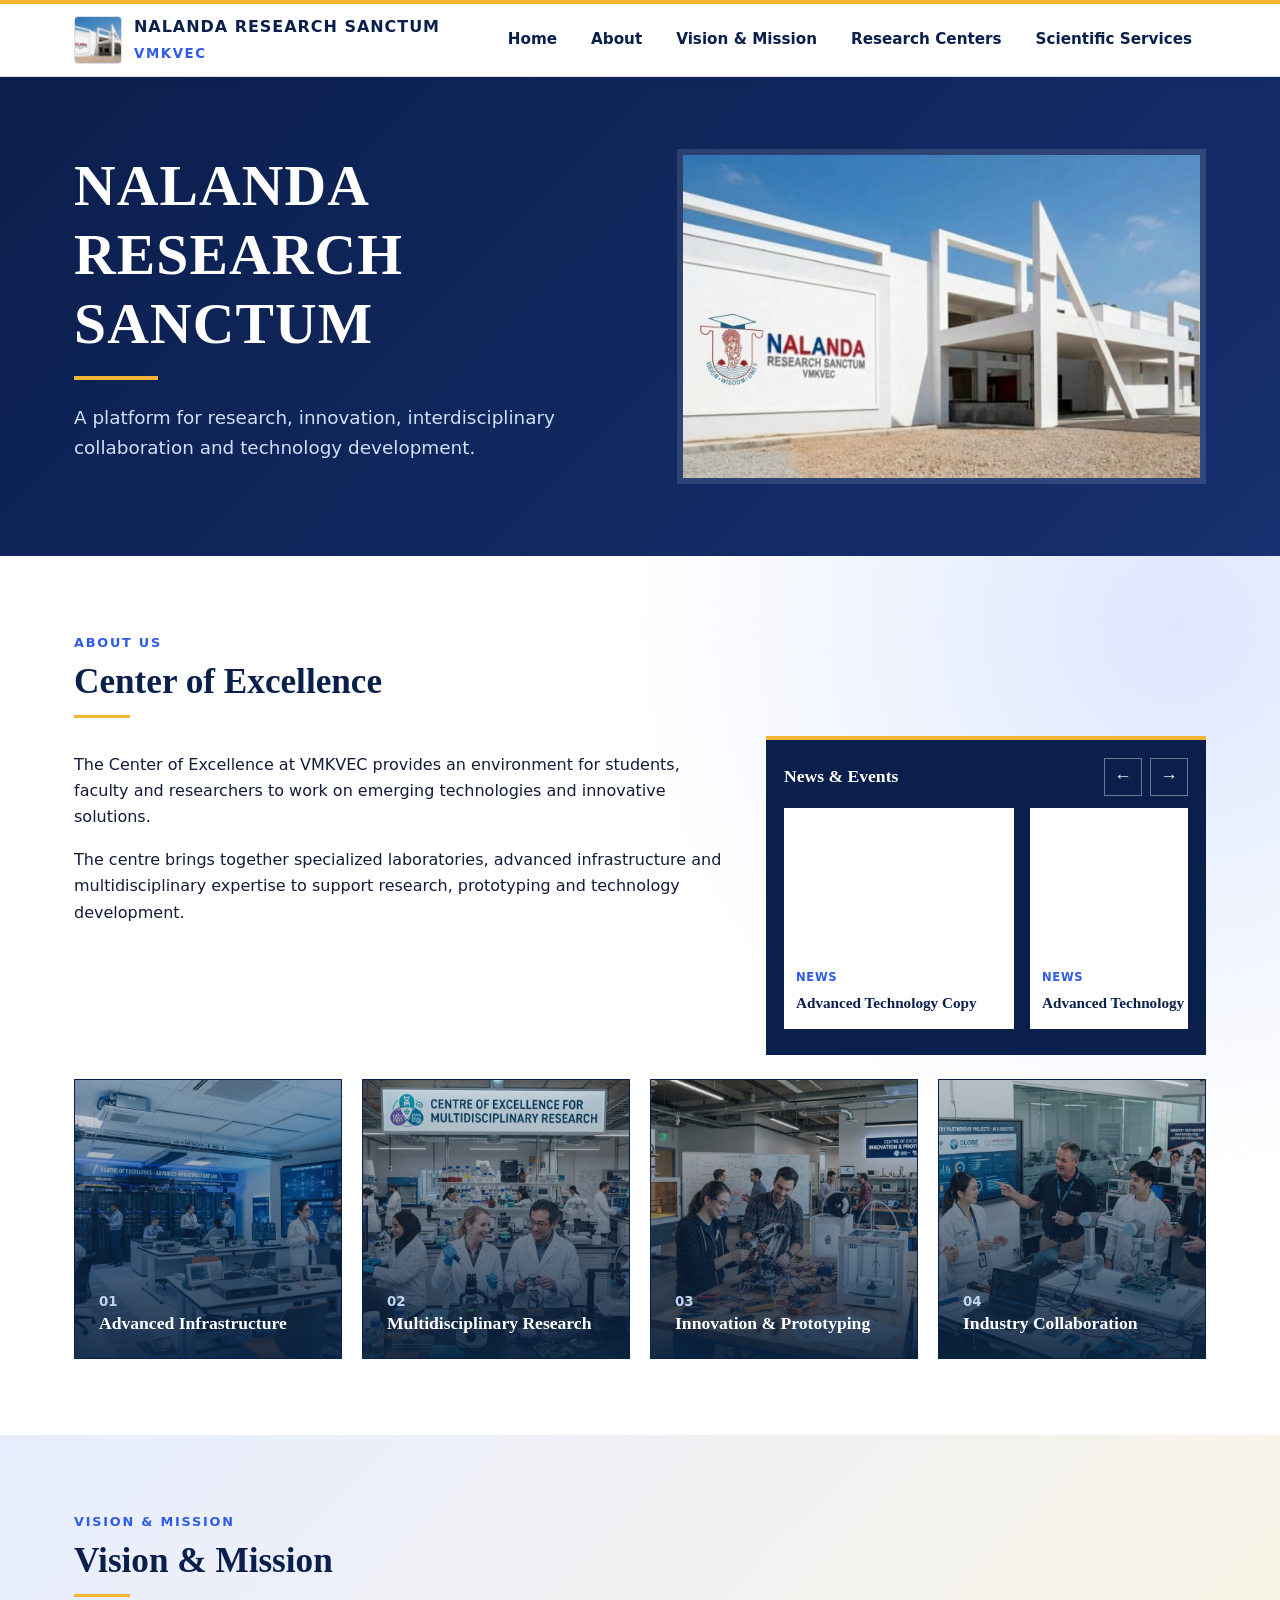
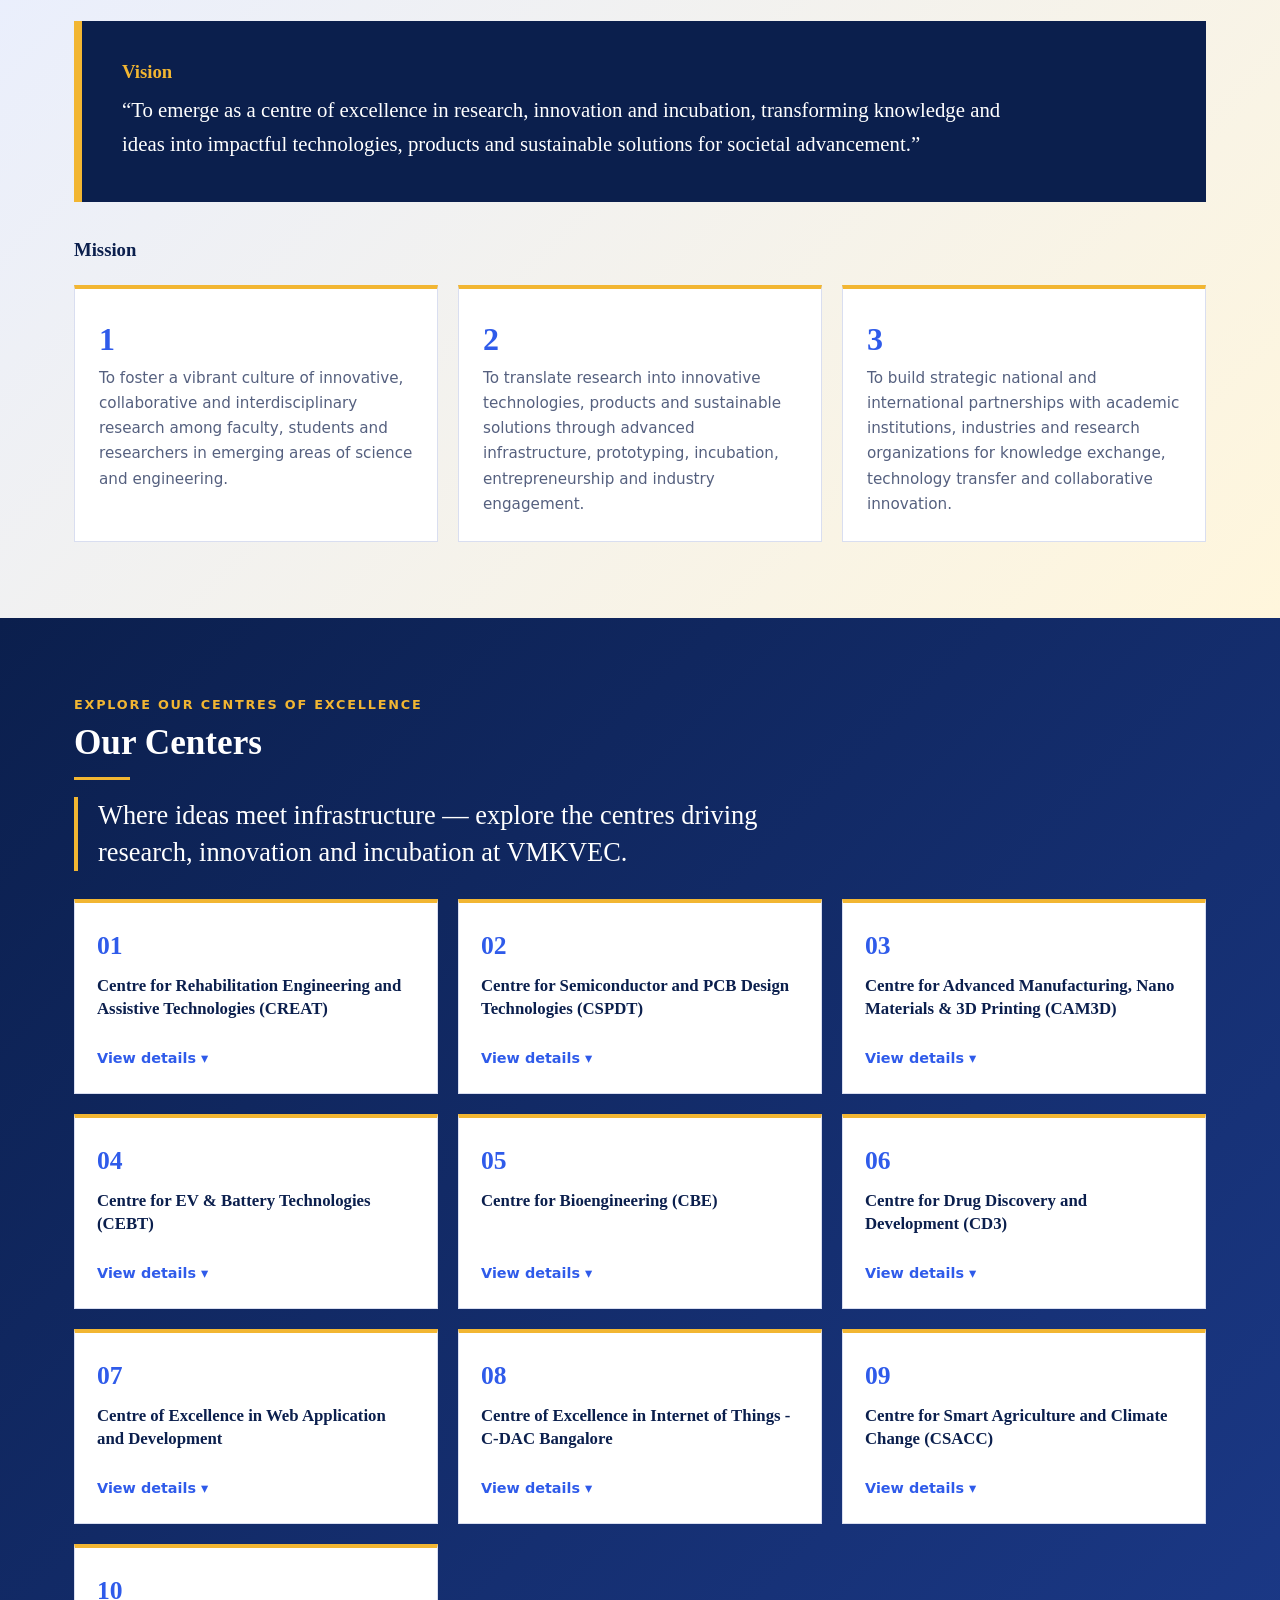
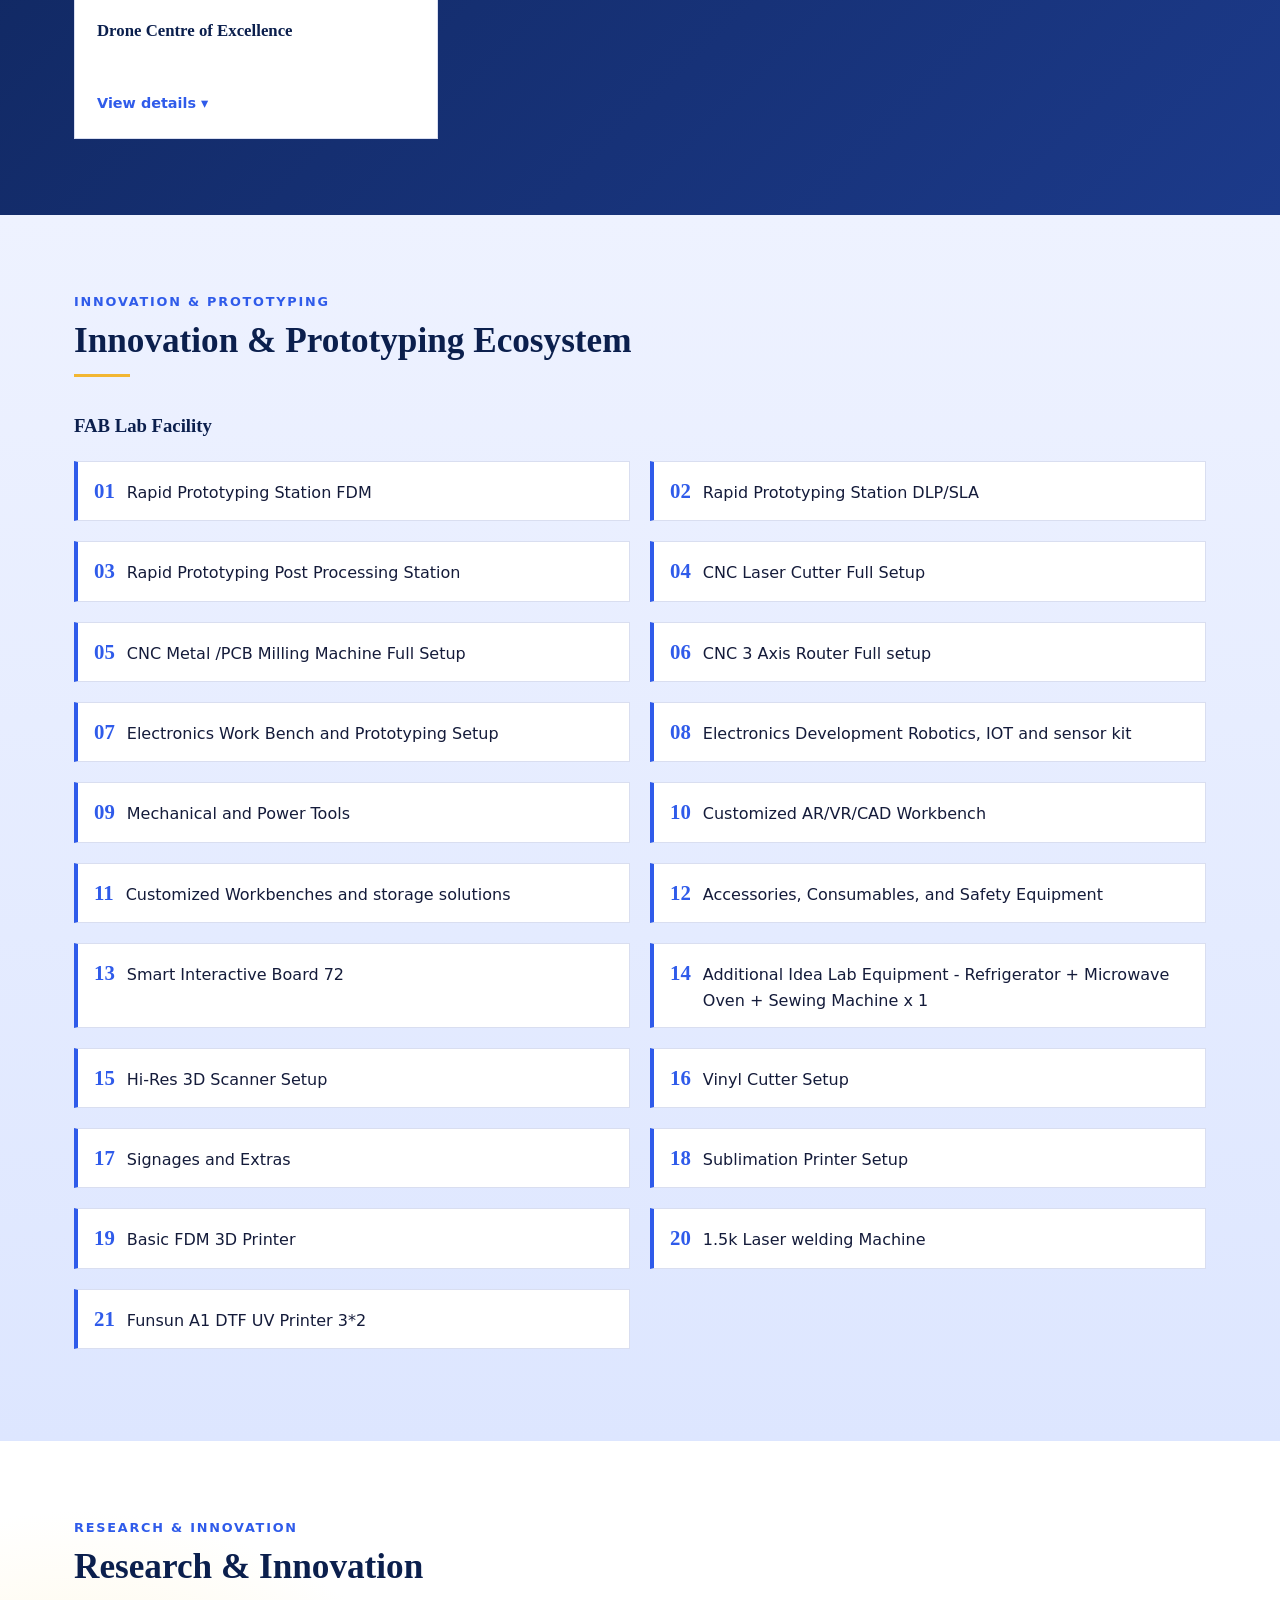
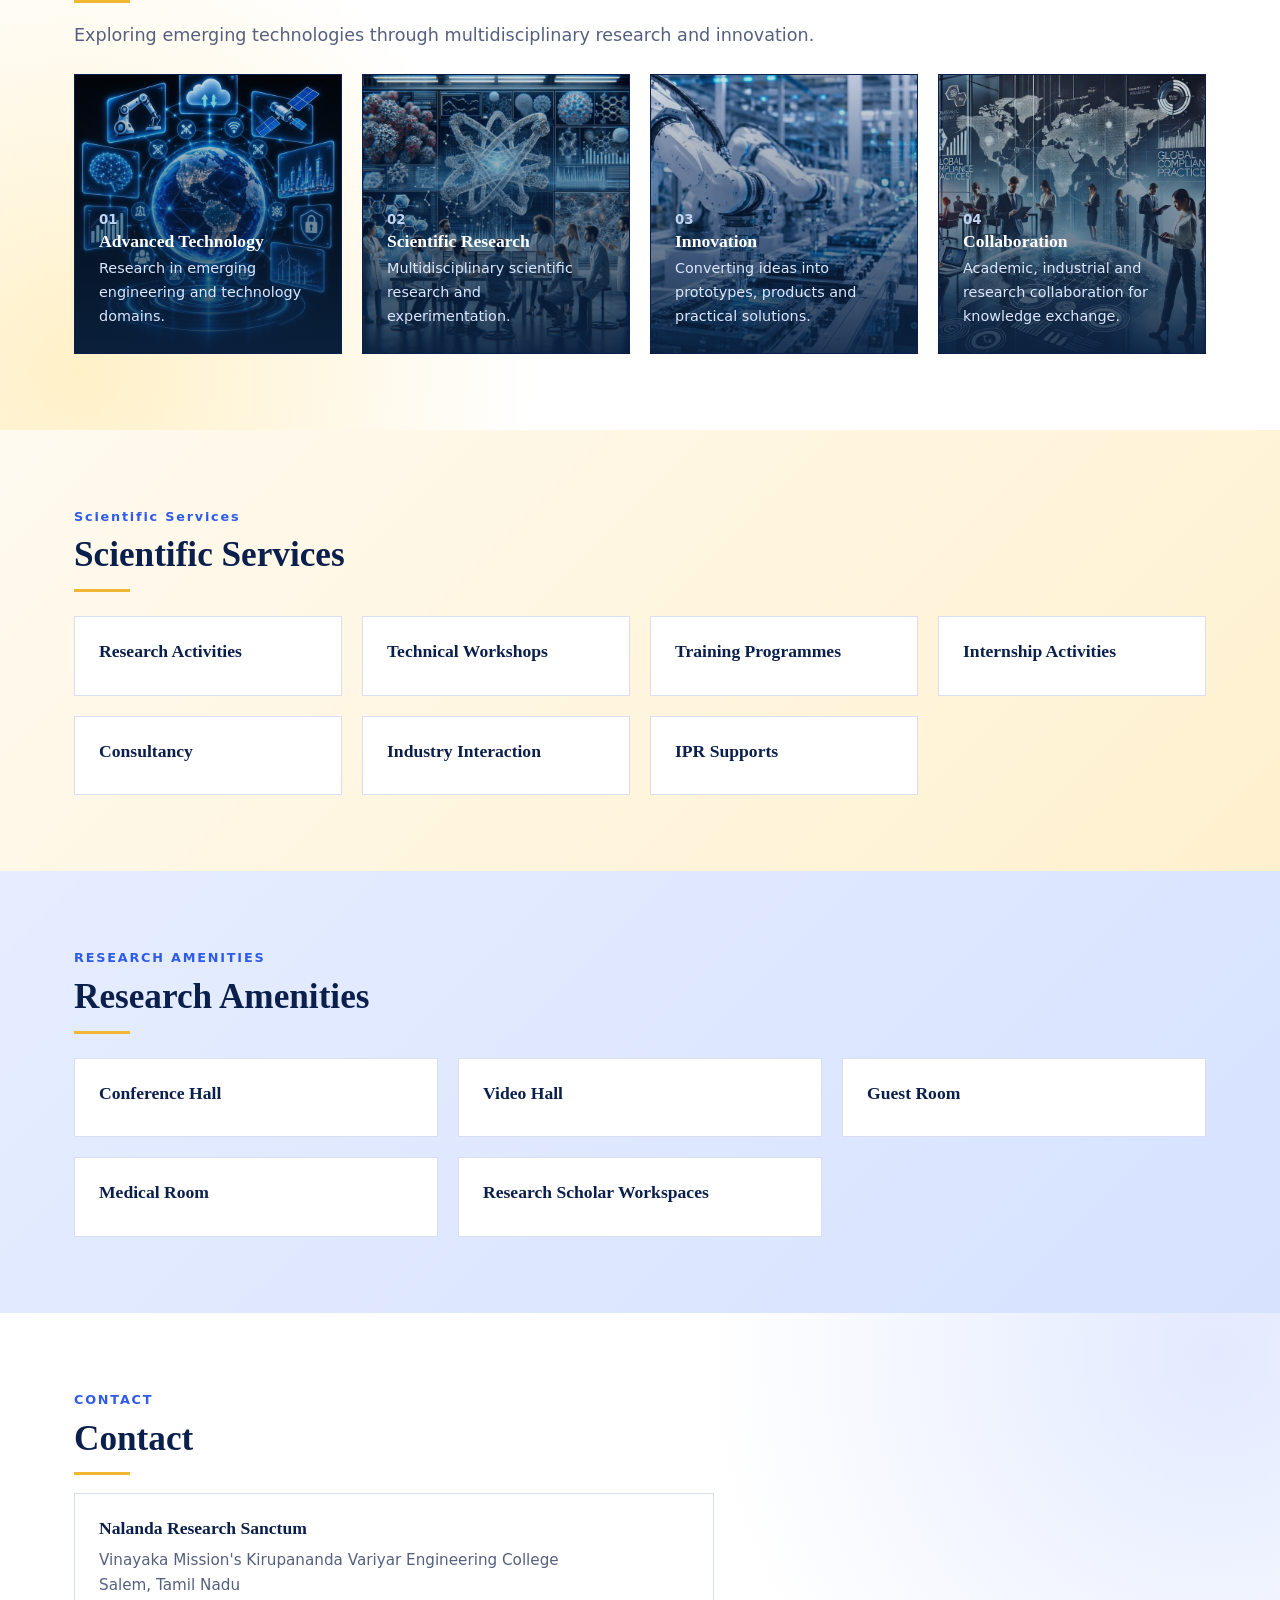
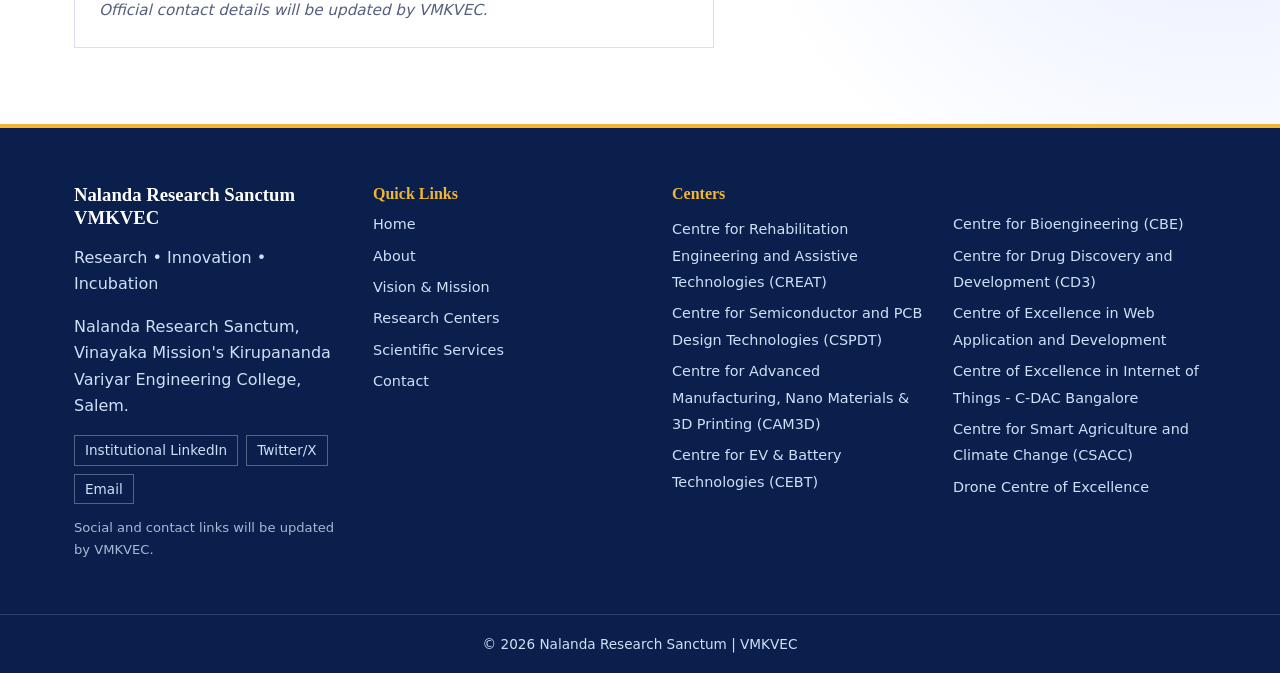
==== commit c844715a: "update code" ====
--- a/index.html
+++ b/index.html
@@ -10,10 +10,10 @@
 <h1>NALANDA RESEARCH SANCTUM</h1>
 <p class="lead">A platform for research, innovation, interdisciplinary collaboration and technology development.</p>
 </div>
-<figure class="hero-img"><img src="logo.jpeg" alt="Nalanda Research Sanctum building, VMKVEC"></figure></div></section><section class="sec " id="about"><div class="wrap reveal"><p class="eyebrow">ABOUT US</p><h2>Center of Excellence</h2><div class="two"><div><p>The Center of Excellence at VMKVEC provides an environment for students, faculty and researchers to work on emerging technologies and innovative solutions.</p><p>The centre brings together specialized laboratories, advanced infrastructure and multidisciplinary expertise to support research, prototyping and technology development.</p></div><aside class="news" aria-label="News and Events"><div class="nhead"><h3>News &amp; Events</h3><div class="nctl"><button type="button" id="news-prev" aria-label="Previous news">&#8592;</button><button type="button" id="news-next" aria-label="Next news">&#8594;</button></div></div><div class="news-win" tabindex="0" aria-label="News and events - scroll sideways"><div class="news-track" id="news-track"></div></div><noscript><p class="note">News and events appear here when JavaScript is enabled.</p></noscript></aside></div><div class="grid g4"><article class="card feat feat-1"><small>01</small><h3>Advanced Infrastructure</h3></article><article class="card feat feat-2"><small>02</small><h3>Multidisciplinary Research</h3></article><article class="card feat feat-3"><small>03</small><h3>Innovation & Prototyping</h3></article><article class="card feat feat-4"><small>04</small><h3>Industry Collaboration</h3></article></div></div></section><section class="sec tint" id="vision"><div class="wrap reveal"><p class="eyebrow">VISION &amp; MISSION</p><h2>Vision &amp; Mission</h2><blockquote class="vision"><h3>Vision</h3><p>&ldquo;To emerge as a centre of excellence in research, innovation and incubation, transforming knowledge and ideas into impactful technologies, products and sustainable solutions for societal advancement.&rdquo;</p></blockquote><h3 class="sub">Mission</h3><div class="grid g3"><article class="card mis"><span class="num">1</span><p>To foster a vibrant culture of innovative, collaborative and interdisciplinary research among faculty, students and researchers in emerging areas of science and engineering.</p></article><article class="card mis"><span class="num">2</span><p>To translate research into innovative technologies, products and sustainable solutions through advanced infrastructure, prototyping, incubation, entrepreneurship and industry engagement.</p></article><article class="card mis"><span class="num">3</span><p>To build strategic national and international partnerships with academic institutions, industries and research organizations for knowledge exchange, technology transfer and collaborative innovation.</p></article></div></div></section><section class="sec " id="laboratories"><div class="wrap reveal"><p class="eyebrow">EXPLORE OUR CENTRES OF EXCELLENCE</p><h2>Our Centers</h2><p class="tagline">Where ideas meet infrastructure &mdash; explore the centres driving research, innovation and incubation at VMKVEC.</p><div class="cgrid"><details class="cbox"><summary><span class="num">01</span><span class="cn">Centre for Rehabilitation Engineering and Assistive Technologies (CREAT)</span><span class="cm">View details <i aria-hidden="true">&#9662;</i></span></summary><div class="cb"><p>Rehabilitation engineering and assistive technology for assessment, therapy, mobility and functional recovery.</p><ul class="tags"><li>Rehabilitation Engineering</li><li>Assistive Technologies</li><li>Movement and Functional Assessment</li><li>Virtual Rehabilitation</li><li>Human Performance Analysis</li></ul><h4>Equipment & Facilities</h4><ul class="eqs"><li>Rehametrics - Pro Physical Virtual Rehabilitation Solutions</li><li>Ropods - Spot - Reach True Flash-Reflex Training System</li><li>Balance Assessment System - Btracks&trade; Balance Plate</li><li>EMG Biofeedback - Joint Mobility & Muscle Function</li></ul><a class="btn dark" href="rehabilitation.html">Open full centre page &rarr;</a></div></details><details class="cbox"><summary><span class="num">02</span><span class="cn">Centre for Semiconductor and PCB Design Technologies (CSPDT)</span><span class="cm">View details <i aria-hidden="true">&#9662;</i></span></summary><div class="cb"><p>Facilities for electronic hardware development, PCB prototyping, assembly and semiconductor-oriented design activities.</p><ul class="tags"><li>PCB Design and Prototyping</li><li>Electronic Hardware Development</li><li>SMT Assembly</li><li>Semiconductor Technology</li><li>Embedded Electronics</li></ul><h4>Equipment & Facilities</h4><ul class="eqs"><li>PCB Prototyping Machine with Complete Setup</li><li>ESD Mat With Fitting Accessories for 400 Sq ft.</li><li>SMTMATE - 4 Head Pick & Place Machine</li></ul><a class="btn dark" href="semiconductor.html">Open full centre page &rarr;</a></div></details><details class="cbox"><summary><span class="num">03</span><span class="cn">Centre for Advanced Manufacturing, Nano Materials & 3D Printing (CAM3D)</span><span class="cm">View details <i aria-hidden="true">&#9662;</i></span></summary><div class="cb"><p>Advanced manufacturing, additive manufacturing, composite processing, material characterization and testing facilities.</p><ul class="tags"><li>Additive Manufacturing</li><li>3D Printing</li><li>Nano Materials</li><li>Composite Manufacturing</li><li>Material Testing and Characterization</li></ul><h4>Equipment & Facilities</h4><ul class="eqs"><li>FDM 3D Machine - Bambu Lab H2D</li><li>ELEGOO Jupiter 2 3D Printer</li><li>Liquid Based Washing & Curing Machine</li><li>Probe Sonicator</li><li>High Accuracy Shore D Durometer with Stand (Analog) - Insize</li><li>Impact Testing Machine (Digital) Charpy & Izod</li><li>Pin on Disc Friction & Wear Test Rig as per ASTM G 99</li><li>Computerized Universal Testing Machine (Capacity 100KN)</li><li>Vacuum Bag Moulding</li><li>Composite Moulding Press - 10 Ton</li></ul><a class="btn dark" href="manufacturing.html">Open full centre page &rarr;</a></div></details><details class="cbox"><summary><span class="num">04</span><span class="cn">Centre for EV & Battery Technologies (CEBT)</span><span class="cm">View details <i aria-hidden="true">&#9662;</i></span></summary><div class="cb"><p>Facilities supporting electric vehicle systems, battery testing, charging/discharging and motor-controller studies.</p><ul class="tags"><li>Electric Vehicle Technology</li><li>Battery Testing</li><li>Motor and Controller Systems</li><li>EV Powertrain Studies</li><li>Charging and Discharging Analysis</li></ul><h4>Equipment & Facilities</h4><ul class="eqs"><li>Battery, Charger & Discharger Test Setup</li><li>EV Mid-drive Motors & Controllers</li><li>Test & Control Accessories (Drive, Motor, Vehicle Testing)</li><li>Complete Electric Vehicle (Two-Wheeler)</li></ul><a class="btn dark" href="ev-battery.html">Open full centre page &rarr;</a></div></details><details class="cbox"><summary><span class="num">05</span><span class="cn">Centre for Bioengineering (CBE)</span><span class="cm">View details <i aria-hidden="true">&#9662;</i></span></summary><div class="cb"><p>Laboratory infrastructure for biological experimentation, molecular biology, microbiology and bioengineering research.</p><ul class="tags"><li>Bioengineering</li><li>Molecular Biology</li><li>Microbiology</li><li>Biotechnology Experiments</li><li>Biological Sample Analysis</li></ul><h4>Equipment & Facilities</h4><ul class="eqs"><li>Autoclave</li><li>Bacteriological Incubator</li><li>Microcentrifuge</li><li>Refrigerated Centrifuge</li><li>Digital Balance</li><li>Digital Water Bath</li><li>DNA Electrophoresis Unit</li><li>Gradient PCR Thermal Cycler</li><li>SDS-PAGE Electrophoresis Unit</li><li>Gel Documentation System</li><li>Laminar Air Flow Chamber</li></ul><a class="btn dark" href="bioengineering.html">Open full centre page &rarr;</a></div></details><details class="cbox"><summary><span class="num">06</span><span class="cn">Centre for Drug Discovery and Development (CD3)</span><span class="cm">View details <i aria-hidden="true">&#9662;</i></span></summary><div class="cb"><p>Analytical and experimental facilities supporting drug discovery, characterization and development-oriented research.</p><ul class="tags"><li>Drug Discovery</li><li>Analytical Characterization</li><li>Spectroscopy</li><li>Particle Analysis</li><li>Formulation-Oriented Studies</li></ul><h4>Equipment & Facilities</h4><ul class="eqs"><li>Particle Size Analyzer</li><li>UV-Visible Spectrometer</li><li>Fluorescence Spectrometer</li><li>Ultrasonic Bath</li><li>Muffle Furnace</li><li>Magnetic Stirrer with Hot Plate</li></ul><a class="btn dark" href="drug-discovery.html">Open full centre page &rarr;</a></div></details><details class="cbox"><summary><span class="num">07</span><span class="cn">Centre of Excellence in Web Application and Development</span><span class="cm">View details <i aria-hidden="true">&#9662;</i></span></summary><div class="cb"><p>A software development centre for web applications, digital platforms, full-stack development and technology projects.</p><ul class="tags"><li>Web Application Development</li><li>Full-Stack Development</li><li>Software Engineering</li><li>Cloud and Deployment Technologies</li><li>Digital Platforms</li></ul><h4>Facilities</h4><ul class="eqs"><li>High-performance Development Workstations</li><li>Development Infrastructure</li><li>Data Storage Facilities</li><li>Software Development Tools</li></ul><a class="btn dark" href="web-development.html">Open full centre page &rarr;</a></div></details><details class="cbox"><summary><span class="num">08</span><span class="cn">Centre of Excellence in Internet of Things - C-DAC Bangalore</span><span class="cm">View details <i aria-hidden="true">&#9662;</i></span></summary><div class="cb"><p>An IoT-focused centre for connected systems, sensing, communication, embedded development and smart applications.</p><ul class="tags"><li>Internet of Things</li><li>Sensor Networks</li><li>Embedded Systems</li><li>Connected Devices</li><li>IoT Communication</li></ul><h4>Facilities</h4><ul class="eqs"><li>IoT Sensor Kits</li><li>Development Boards</li><li>Sensor Modules</li><li>Communication Modules</li></ul><a class="btn dark" href="iot.html">Open full centre page &rarr;</a></div></details><details class="cbox"><summary><span class="num">09</span><span class="cn">Centre for Smart Agriculture and Climate Change (CSACC)</span><span class="cm">View details <i aria-hidden="true">&#9662;</i></span></summary><div class="cb"><p>Facilities and activities focused on smart agriculture, environmental monitoring, climate-aware systems and precision farming.</p><ul class="tags"><li>Smart Agriculture</li><li>Precision Agriculture</li><li>Climate Monitoring</li><li>Environmental Sensing</li><li>Agricultural Data Analysis</li></ul><h4>Equipment & Facilities</h4><ul class="eqs"><li>IoT Sensor Kits</li><li>Automatic Weather Station</li><li>Precision Agriculture Drone</li><li>Soil & Water Testing Kit</li><li>High-Performance Workstation</li><li>Data Storage Server</li><li>Licensed Software Tools - GIS & climate modeling</li></ul><a class="btn dark" href="smart-agriculture.html">Open full centre page &rarr;</a></div></details><details class="cbox"><summary><span class="num">10</span><span class="cn">Drone Centre of Excellence</span><span class="cm">View details <i aria-hidden="true">&#9662;</i></span></summary><div class="cb"><p>A dedicated centre for drone applications, aerial data collection, precision agriculture and technology development.</p><ul class="tags"><li>Drone Technology</li><li>Aerial Data Collection</li><li>Precision Agriculture</li><li>Drone-Based Inspection</li><li>Geospatial Applications</li></ul><h4>Facilities</h4><ul class="eqs"><li>Precision Agriculture Drone</li><li>High-performance Workstations</li><li>Data Storage Facilities</li></ul><a class="btn dark" href="drone.html">Open full centre page &rarr;</a></div></details><details class="cbox"><summary><span class="num">11</span><span class="cn">Central Instrumentation Facility</span><span class="cm">View details <i aria-hidden="true">&#9662;</i></span></summary><div class="cb"><p>Centralized analytical and laboratory instrumentation supporting interdisciplinary research and experimental work.</p><ul class="tags"><li>Scientific Instrumentation</li><li>Analytical Characterization</li><li>Molecular Biology</li><li>Sample Preparation</li><li>Interdisciplinary Research Support</li></ul><h4>Equipment & Facilities</h4><ul class="eqs"><li>Autoclave</li><li>Bacteriological Incubator</li><li>Hot Air Oven</li><li>Deep Freezer (-20°C)</li><li>Refrigerator</li><li>Shaker Cum Incubator</li><li>Laminar Air Flow Chamber</li><li>Microcentrifuge</li><li>Refrigerated Centrifuge</li><li>Digital Balance</li><li>Digital Water Bath</li><li>Double Distillation Unit</li><li>Digital pH Meter</li><li>Vortex Mixer</li><li>Ultrasonic Bath</li><li>Muffle Furnace</li><li>Magnetic Stirrer with Hot Plate</li><li>DNA Electrophoresis Unit</li><li>Gradient PCR Thermal Cycler</li><li>SDS-PAGE Electrophoresis Unit</li><li>Gel Documentation System</li><li>Gel Platform Rocker</li><li>Particle Size Analyzer</li><li>UV-Visible Spectrometer</li><li>Fluorescence Spectrometer</li></ul><a class="btn dark" href="instrumentation.html">Open full centre page &rarr;</a></div></details></div></div></section><section class="sec tint" id="innovation"><div class="wrap reveal"><p class="eyebrow">INNOVATION &amp; PROTOTYPING</p><h2>Innovation &amp; Prototyping Ecosystem</h2><h3 class="sub">FAB Lab Facility</h3><ol class="eq grid g2"><li><span class="num">01</span>Rapid Prototyping Station FDM</li><li><span class="num">02</span>Rapid Prototyping Station DLP/SLA</li><li><span class="num">03</span>Rapid Prototyping Post Processing Station</li><li><span class="num">04</span>CNC Laser Cutter Full Setup</li><li><span class="num">05</span>CNC Metal /PCB Milling Machine Full Setup</li><li><span class="num">06</span>CNC 3 Axis Router Full setup</li><li><span class="num">07</span>Electronics Work Bench and Prototyping Setup</li><li><span class="num">08</span>Electronics Development Robotics, IOT and sensor kit</li><li><span class="num">09</span>Mechanical and Power Tools</li><li><span class="num">10</span>Customized AR/VR/CAD Workbench</li><li><span class="num">11</span>Customized Workbenches and storage solutions</li><li><span class="num">12</span>Accessories, Consumables, and Safety Equipment</li><li><span class="num">13</span>Smart Interactive Board 72</li><li><span class="num">14</span>Additional Idea Lab Equipment - Refrigerator + Microwave Oven + Sewing Machine x 1</li><li><span class="num">15</span>Hi-Res 3D Scanner Setup</li><li><span class="num">16</span>Vinyl Cutter Setup</li><li><span class="num">17</span>Signages and Extras</li><li><span class="num">18</span>Sublimation Printer Setup</li><li><span class="num">19</span>Basic FDM 3D Printer</li><li><span class="num">20</span>1.5k Laser welding Machine</li><li><span class="num">21</span>Funsun A1 DTF UV Printer 3*2</li></ol></div></section><section class="sec " id="research"><div class="wrap reveal"><p class="eyebrow">RESEARCH &amp; INNOVATION</p><h2>Research &amp; Innovation</h2><p class="lead2">Exploring emerging technologies through multidisciplinary research and innovation.</p><div class="grid g4"><article class="card feat rfeat-1"><small>01</small><h3>Advanced Technology</h3><p>Research in emerging engineering and technology domains.</p></article><article class="card feat rfeat-2"><small>02</small><h3>Scientific Research</h3><p>Multidisciplinary scientific research and experimentation.</p></article><article class="card feat rfeat-3"><small>03</small><h3>Innovation</h3><p>Converting ideas into prototypes, products and practical solutions.</p></article><article class="card feat rfeat-4"><small>04</small><h3>Collaboration</h3><p>Academic, industrial and research collaboration for knowledge exchange.</p></article></div></div></section><section class="sec " id="events"><div class="wrap reveal"><p class="eyebrow">Scientific Services</p><h2>Scientific Services</h2><div class="grid g4"><article class="card"><h3>Research Activities</h3></article><article class="card"><h3>Technical Workshops</h3></article><article class="card"><h3>Training Programmes</h3></article><article class="card"><h3>Internship Activities</h3></article><article class="card"><h3>Consultancy</h3></article><article class="card"><h3>Industry Interaction</h3></article><article class="card"><h3>IPR Supports</h3></article></div></div></section><section class="sec tint" id="collaboration"><div class="wrap reveal"><p class="eyebrow">RESEARCH AMENITIES</p><h2>Research Amenities</h2><div class="grid g3"><article class="card"><h3>Conference Hall</h3></article><article class="card"><h3>Video Hall</h3></article><article class="card"><h3>Guest Room</h3></article><article class="card"><h3>Medical Room</h3></article><article class="card"><h3>Research Scholar Workspaces</h3></article></div></div></section><section class="sec " id="contact"><div class="wrap reveal"><p class="eyebrow">CONTACT</p><h2>Contact</h2><address class="card contact"><h3>Nalanda Research Sanctum</h3><p>Vinayaka Mission's Kirupananda Variyar Engineering College</p><p>Salem, Tamil Nadu</p><p class="note">Official contact details will be updated by VMKVEC.</p></address></div></section></main><footer class="site-footer"><div class="wrap fgrid">
+<figure class="hero-img"><img src="logo.jpeg" alt="Nalanda Research Sanctum building, VMKVEC"></figure></div></section><section class="sec " id="about"><div class="wrap reveal"><p class="eyebrow">ABOUT US</p><h2>Center of Excellence</h2><div class="two"><div><p>The Center of Excellence at VMKVEC provides an environment for students, faculty and researchers to work on emerging technologies and innovative solutions.</p><p>The centre brings together specialized laboratories, advanced infrastructure and multidisciplinary expertise to support research, prototyping and technology development.</p></div><aside class="news" aria-label="News and Events"><div class="nhead"><h3>News &amp; Events</h3><div class="nctl"><button type="button" id="news-prev" aria-label="Previous news">&#8592;</button><button type="button" id="news-next" aria-label="Next news">&#8594;</button></div></div><div class="news-win" tabindex="0" aria-label="News and events - scroll sideways"><div class="news-track" id="news-track"></div></div><noscript><p class="note">News and events appear here when JavaScript is enabled.</p></noscript></aside></div><div class="grid g4"><article class="card feat feat-1"><small>01</small><h3>Advanced Infrastructure</h3></article><article class="card feat feat-2"><small>02</small><h3>Multidisciplinary Research</h3></article><article class="card feat feat-3"><small>03</small><h3>Innovation & Prototyping</h3></article><article class="card feat feat-4"><small>04</small><h3>Industry Collaboration</h3></article></div></div></section><section class="sec tint" id="vision"><div class="wrap reveal"><p class="eyebrow">VISION &amp; MISSION</p><h2>Vision &amp; Mission</h2><blockquote class="vision"><h3>Vision</h3><p>&ldquo;To emerge as a centre of excellence in research, innovation and incubation, transforming knowledge and ideas into impactful technologies, products and sustainable solutions for societal advancement.&rdquo;</p></blockquote><h3 class="sub">Mission</h3><div class="grid g3"><article class="card mis"><span class="num">1</span><p>To foster a vibrant culture of innovative, collaborative and interdisciplinary research among faculty, students and researchers in emerging areas of science and engineering.</p></article><article class="card mis"><span class="num">2</span><p>To translate research into innovative technologies, products and sustainable solutions through advanced infrastructure, prototyping, incubation, entrepreneurship and industry engagement.</p></article><article class="card mis"><span class="num">3</span><p>To build strategic national and international partnerships with academic institutions, industries and research organizations for knowledge exchange, technology transfer and collaborative innovation.</p></article></div></div></section><section class="sec " id="laboratories"><div class="wrap reveal"><p class="eyebrow">EXPLORE OUR CENTRES OF EXCELLENCE</p><h2>Our Centers</h2><p class="tagline">Where ideas meet infrastructure &mdash; explore the centres driving research, innovation and incubation at VMKVEC.</p><div class="cgrid"><details class="cbox"><summary><span class="num">01</span><span class="cn">Centre for Rehabilitation Engineering and Assistive Technologies (CREAT)</span><span class="cm">View details <i aria-hidden="true">&#9662;</i></span></summary><div class="cb"><p>Rehabilitation engineering and assistive technology for assessment, therapy, mobility and functional recovery.</p><ul class="tags"><li>Rehabilitation Engineering</li><li>Assistive Technologies</li><li>Movement and Functional Assessment</li><li>Virtual Rehabilitation</li><li>Human Performance Analysis</li></ul><h4>Equipment & Facilities</h4><ul class="eqs"><li>Rehametrics - Pro Physical Virtual Rehabilitation Solutions</li><li>Ropods - Spot - Reach True Flash-Reflex Training System</li><li>Balance Assessment System - Btracks&trade; Balance Plate</li><li>EMG Biofeedback - Joint Mobility & Muscle Function</li></ul><a class="btn dark" href="labs/rehabilitation/rehabilitation.html">Open full centre page &rarr;</a></div></details><details class="cbox"><summary><span class="num">02</span><span class="cn">Centre for Semiconductor and PCB Design Technologies (CSPDT)</span><span class="cm">View details <i aria-hidden="true">&#9662;</i></span></summary><div class="cb"><p>Facilities for electronic hardware development, PCB prototyping, assembly and semiconductor-oriented design activities.</p><ul class="tags"><li>PCB Design and Prototyping</li><li>Electronic Hardware Development</li><li>SMT Assembly</li><li>Semiconductor Technology</li><li>Embedded Electronics</li></ul><h4>Equipment & Facilities</h4><ul class="eqs"><li>PCB Prototyping Machine with Complete Setup</li><li>ESD Mat With Fitting Accessories for 400 Sq ft.</li><li>SMTMATE - 4 Head Pick & Place Machine</li></ul><a class="btn dark" href="labs/semiconductor/semiconductor.html">Open full centre page &rarr;</a></div></details><details class="cbox"><summary><span class="num">03</span><span class="cn">Centre for Advanced Manufacturing, Nano Materials & 3D Printing (CAM3D)</span><span class="cm">View details <i aria-hidden="true">&#9662;</i></span></summary><div class="cb"><p>Advanced manufacturing, additive manufacturing, composite processing, material characterization and testing facilities.</p><ul class="tags"><li>Additive Manufacturing</li><li>3D Printing</li><li>Nano Materials</li><li>Composite Manufacturing</li><li>Material Testing and Characterization</li></ul><h4>Equipment & Facilities</h4><ul class="eqs"><li>FDM 3D Machine - Bambu Lab H2D</li><li>ELEGOO Jupiter 2 3D Printer</li><li>Liquid Based Washing & Curing Machine</li><li>Probe Sonicator</li><li>High Accuracy Shore D Durometer with Stand (Analog) - Insize</li><li>Impact Testing Machine (Digital) Charpy & Izod</li><li>Pin on Disc Friction & Wear Test Rig as per ASTM G 99</li><li>Computerized Universal Testing Machine (Capacity 100KN)</li><li>Vacuum Bag Moulding</li><li>Composite Moulding Press - 10 Ton</li></ul><a class="btn dark" href="labs/manufacturing/manufacturing.html">Open full centre page &rarr;</a></div></details><details class="cbox"><summary><span class="num">04</span><span class="cn">Centre for EV & Battery Technologies (CEBT)</span><span class="cm">View details <i aria-hidden="true">&#9662;</i></span></summary><div class="cb"><p>Facilities supporting electric vehicle systems, battery testing, charging/discharging and motor-controller studies.</p><ul class="tags"><li>Electric Vehicle Technology</li><li>Battery Testing</li><li>Motor and Controller Systems</li><li>EV Powertrain Studies</li><li>Charging and Discharging Analysis</li></ul><h4>Equipment & Facilities</h4><ul class="eqs"><li>Battery, Charger & Discharger Test Setup</li><li>EV Mid-drive Motors & Controllers</li><li>Test & Control Accessories (Drive, Motor, Vehicle Testing)</li><li>Complete Electric Vehicle (Two-Wheeler)</li></ul><a class="btn dark" href="labs/ev-battery/ev-battery.html">Open full centre page &rarr;</a></div></details><details class="cbox"><summary><span class="num">05</span><span class="cn">Centre for Bioengineering (CBE)</span><span class="cm">View details <i aria-hidden="true">&#9662;</i></span></summary><div class="cb"><p>Laboratory infrastructure for biological experimentation, molecular biology, microbiology and bioengineering research.</p><ul class="tags"><li>Bioengineering</li><li>Molecular Biology</li><li>Microbiology</li><li>Biotechnology Experiments</li><li>Biological Sample Analysis</li></ul><h4>Equipment & Facilities</h4><ul class="eqs"><li>Autoclave</li><li>Bacteriological Incubator</li><li>Microcentrifuge</li><li>Refrigerated Centrifuge</li><li>Digital Balance</li><li>Digital Water Bath</li><li>DNA Electrophoresis Unit</li><li>Gradient PCR Thermal Cycler</li><li>SDS-PAGE Electrophoresis Unit</li><li>Gel Documentation System</li><li>Laminar Air Flow Chamber</li></ul><a class="btn dark" href="labs/bioengineering/bioengineering.html">Open full centre page &rarr;</a></div></details><details class="cbox"><summary><span class="num">06</span><span class="cn">Centre for Drug Discovery and Development (CD3)</span><span class="cm">View details <i aria-hidden="true">&#9662;</i></span></summary><div class="cb"><p>Analytical and experimental facilities supporting drug discovery, characterization and development-oriented research.</p><ul class="tags"><li>Drug Discovery</li><li>Analytical Characterization</li><li>Spectroscopy</li><li>Particle Analysis</li><li>Formulation-Oriented Studies</li></ul><h4>Equipment & Facilities</h4><ul class="eqs"><li>Particle Size Analyzer</li><li>UV-Visible Spectrometer</li><li>Fluorescence Spectrometer</li><li>Ultrasonic Bath</li><li>Muffle Furnace</li><li>Magnetic Stirrer with Hot Plate</li></ul><a class="btn dark" href="labs/drug-discovery/drug-discovery.html">Open full centre page &rarr;</a></div></details><details class="cbox"><summary><span class="num">07</span><span class="cn">Centre of Excellence in Web Application and Development</span><span class="cm">View details <i aria-hidden="true">&#9662;</i></span></summary><div class="cb"><p>A software development centre for web applications, digital platforms, full-stack development and technology projects.</p><ul class="tags"><li>Web Application Development</li><li>Full-Stack Development</li><li>Software Engineering</li><li>Cloud and Deployment Technologies</li><li>Digital Platforms</li></ul><h4>Facilities</h4><ul class="eqs"><li>High-performance Development Workstations</li><li>Development Infrastructure</li><li>Data Storage Facilities</li><li>Software Development Tools</li></ul><a class="btn dark" href="labs/web-development/web-development.html">Open full centre page &rarr;</a></div></details><details class="cbox"><summary><span class="num">08</span><span class="cn">Centre of Excellence in Internet of Things - C-DAC Bangalore</span><span class="cm">View details <i aria-hidden="true">&#9662;</i></span></summary><div class="cb"><p>An IoT-focused centre for connected systems, sensing, communication, embedded development and smart applications.</p><ul class="tags"><li>Internet of Things</li><li>Sensor Networks</li><li>Embedded Systems</li><li>Connected Devices</li><li>IoT Communication</li></ul><h4>Facilities</h4><ul class="eqs"><li>IoT Sensor Kits</li><li>Development Boards</li><li>Sensor Modules</li><li>Communication Modules</li></ul><a class="btn dark" href="labs/iot/iot.html">Open full centre page &rarr;</a></div></details><details class="cbox"><summary><span class="num">09</span><span class="cn">Centre for Smart Agriculture and Climate Change (CSACC)</span><span class="cm">View details <i aria-hidden="true">&#9662;</i></span></summary><div class="cb"><p>Facilities and activities focused on smart agriculture, environmental monitoring, climate-aware systems and precision farming.</p><ul class="tags"><li>Smart Agriculture</li><li>Precision Agriculture</li><li>Climate Monitoring</li><li>Environmental Sensing</li><li>Agricultural Data Analysis</li></ul><h4>Equipment & Facilities</h4><ul class="eqs"><li>IoT Sensor Kits</li><li>Automatic Weather Station</li><li>Precision Agriculture Drone</li><li>Soil & Water Testing Kit</li><li>High-Performance Workstation</li><li>Data Storage Server</li><li>Licensed Software Tools - GIS & climate modeling</li></ul><a class="btn dark" href="labs/smart-agriculture/smart-agriculture.html">Open full centre page &rarr;</a></div></details><details class="cbox"><summary><span class="num">10</span><span class="cn">Drone Centre of Excellence</span><span class="cm">View details <i aria-hidden="true">&#9662;</i></span></summary><div class="cb"><p>A dedicated centre for drone applications, aerial data collection, precision agriculture and technology development.</p><ul class="tags"><li>Drone Technology</li><li>Aerial Data Collection</li><li>Precision Agriculture</li><li>Drone-Based Inspection</li><li>Geospatial Applications</li></ul><h4>Facilities</h4><ul class="eqs"><li>Precision Agriculture Drone</li><li>High-performance Workstations</li><li>Data Storage Facilities</li></ul><a class="btn dark" href="labs/drone/drone.html">Open full centre page &rarr;</a></div></details></div></div></section><section class="sec tint" id="innovation"><div class="wrap reveal"><p class="eyebrow">INNOVATION &amp; PROTOTYPING</p><h2>Innovation &amp; Prototyping Ecosystem</h2><h3 class="sub">FAB Lab Facility</h3><ol class="eq grid g2"><li><span class="num">01</span>Rapid Prototyping Station FDM</li><li><span class="num">02</span>Rapid Prototyping Station DLP/SLA</li><li><span class="num">03</span>Rapid Prototyping Post Processing Station</li><li><span class="num">04</span>CNC Laser Cutter Full Setup</li><li><span class="num">05</span>CNC Metal /PCB Milling Machine Full Setup</li><li><span class="num">06</span>CNC 3 Axis Router Full setup</li><li><span class="num">07</span>Electronics Work Bench and Prototyping Setup</li><li><span class="num">08</span>Electronics Development Robotics, IOT and sensor kit</li><li><span class="num">09</span>Mechanical and Power Tools</li><li><span class="num">10</span>Customized AR/VR/CAD Workbench</li><li><span class="num">11</span>Customized Workbenches and storage solutions</li><li><span class="num">12</span>Accessories, Consumables, and Safety Equipment</li><li><span class="num">13</span>Smart Interactive Board 72</li><li><span class="num">14</span>Additional Idea Lab Equipment - Refrigerator + Microwave Oven + Sewing Machine x 1</li><li><span class="num">15</span>Hi-Res 3D Scanner Setup</li><li><span class="num">16</span>Vinyl Cutter Setup</li><li><span class="num">17</span>Signages and Extras</li><li><span class="num">18</span>Sublimation Printer Setup</li><li><span class="num">19</span>Basic FDM 3D Printer</li><li><span class="num">20</span>1.5k Laser welding Machine</li><li><span class="num">21</span>Funsun A1 DTF UV Printer 3*2</li></ol></div></section><section class="sec " id="research"><div class="wrap reveal"><p class="eyebrow">RESEARCH &amp; INNOVATION</p><h2>Research &amp; Innovation</h2><p class="lead2">Exploring emerging technologies through multidisciplinary research and innovation.</p><div class="grid g4"><article class="card feat rfeat-1"><small>01</small><h3>Advanced Technology</h3><p>Research in emerging engineering and technology domains.</p></article><article class="card feat rfeat-2"><small>02</small><h3>Scientific Research</h3><p>Multidisciplinary scientific research and experimentation.</p></article><article class="card feat rfeat-3"><small>03</small><h3>Innovation</h3><p>Converting ideas into prototypes, products and practical solutions.</p></article><article class="card feat rfeat-4"><small>04</small><h3>Collaboration</h3><p>Academic, industrial and research collaboration for knowledge exchange.</p></article></div></div></section><section class="sec " id="events"><div class="wrap reveal"><p class="eyebrow">Scientific Services</p><h2>Scientific Services</h2><div class="grid g4"><article class="card"><h3>Research Activities</h3></article><article class="card"><h3>Technical Workshops</h3></article><article class="card"><h3>Training Programmes</h3></article><article class="card"><h3>Internship Activities</h3></article><article class="card"><h3>Consultancy</h3></article><article class="card"><h3>Industry Interaction</h3></article><article class="card"><h3>IPR Supports</h3></article></div></div></section><section class="sec tint" id="collaboration"><div class="wrap reveal"><p class="eyebrow">RESEARCH AMENITIES</p><h2>Research Amenities</h2><div class="grid g3"><article class="card"><h3>Conference Hall</h3></article><article class="card"><h3>Video Hall</h3></article><article class="card"><h3>Guest Room</h3></article><article class="card"><h3>Medical Room</h3></article><article class="card"><h3>Research Scholar Workspaces</h3></article></div></div></section><section class="sec " id="contact"><div class="wrap reveal"><p class="eyebrow">CONTACT</p><h2>Contact</h2><address class="card contact"><h3>Nalanda Research Sanctum</h3><p>Vinayaka Mission's Kirupananda Variyar Engineering College</p><p>Salem, Tamil Nadu</p><p class="note">Official contact details will be updated by VMKVEC.</p></address></div></section></main><footer class="site-footer"><div class="wrap fgrid">
 <div><h3>Nalanda Research Sanctum<br>VMKVEC</h3><p>Research &bull; Innovation &bull; Incubation</p>
 <p>Nalanda Research Sanctum, Vinayaka Mission's Kirupananda Variyar Engineering College, Salem.</p>
 <ul class="social"><li>Institutional LinkedIn</li><li>Twitter/X</li><li>Email</li></ul><p class="note2">Social and contact links will be updated by VMKVEC.</p></div>
 <div><h4>Quick Links</h4><ul><li><a href="index.html">Home</a></li><li><a href="index.html#about">About</a></li><li><a href="index.html#vision">Vision &amp; Mission</a></li><li><a href="index.html#laboratories">Research Centers</a></li><li><a href="index.html#events">Scientific Services</a></li><li><a href="index.html#contact">Contact</a></li></ul></div>
-<div class="fl"><h4>Centers</h4><ul><li><a href="rehabilitation.html">Centre for Rehabilitation Engineering and Assistive Technologies (CREAT)</a></li><li><a href="semiconductor.html">Centre for Semiconductor and PCB Design Technologies (CSPDT)</a></li><li><a href="manufacturing.html">Centre for Advanced Manufacturing, Nano Materials & 3D Printing (CAM3D)</a></li><li><a href="ev-battery.html">Centre for EV & Battery Technologies (CEBT)</a></li><li><a href="bioengineering.html">Centre for Bioengineering (CBE)</a></li><li><a href="drug-discovery.html">Centre for Drug Discovery and Development (CD3)</a></li><li><a href="web-development.html">Centre of Excellence in Web Application and Development</a></li><li><a href="iot.html">Centre of Excellence in Internet of Things - C-DAC Bangalore</a></li><li><a href="smart-agriculture.html">Centre for Smart Agriculture and Climate Change (CSACC)</a></li><li><a href="drone.html">Drone Centre of Excellence</a></li><li><a href="instrumentation.html">Central Instrumentation Facility</a></li></ul></div></div>
+<div class="fl"><h4>Centers</h4><ul><li><a href="labs/rehabilitation/rehabilitation.html">Centre for Rehabilitation Engineering and Assistive Technologies (CREAT)</a></li><li><a href="labs/semiconductor/semiconductor.html">Centre for Semiconductor and PCB Design Technologies (CSPDT)</a></li><li><a href="labs/manufacturing/manufacturing.html">Centre for Advanced Manufacturing, Nano Materials & 3D Printing (CAM3D)</a></li><li><a href="labs/ev-battery/ev-battery.html">Centre for EV & Battery Technologies (CEBT)</a></li><li><a href="labs/bioengineering/bioengineering.html">Centre for Bioengineering (CBE)</a></li><li><a href="labs/drug-discovery/drug-discovery.html">Centre for Drug Discovery and Development (CD3)</a></li><li><a href="labs/web-development/web-development.html">Centre of Excellence in Web Application and Development</a></li><li><a href="labs/iot/iot.html">Centre of Excellence in Internet of Things - C-DAC Bangalore</a></li><li><a href="labs/smart-agriculture/smart-agriculture.html">Centre for Smart Agriculture and Climate Change (CSACC)</a></li><li><a href="labs/drone/drone.html">Drone Centre of Excellence</a></li></ul></div></div>
 <div class="copy">&copy; 2026 Nalanda Research Sanctum | VMKVEC</div></footer></body></html>
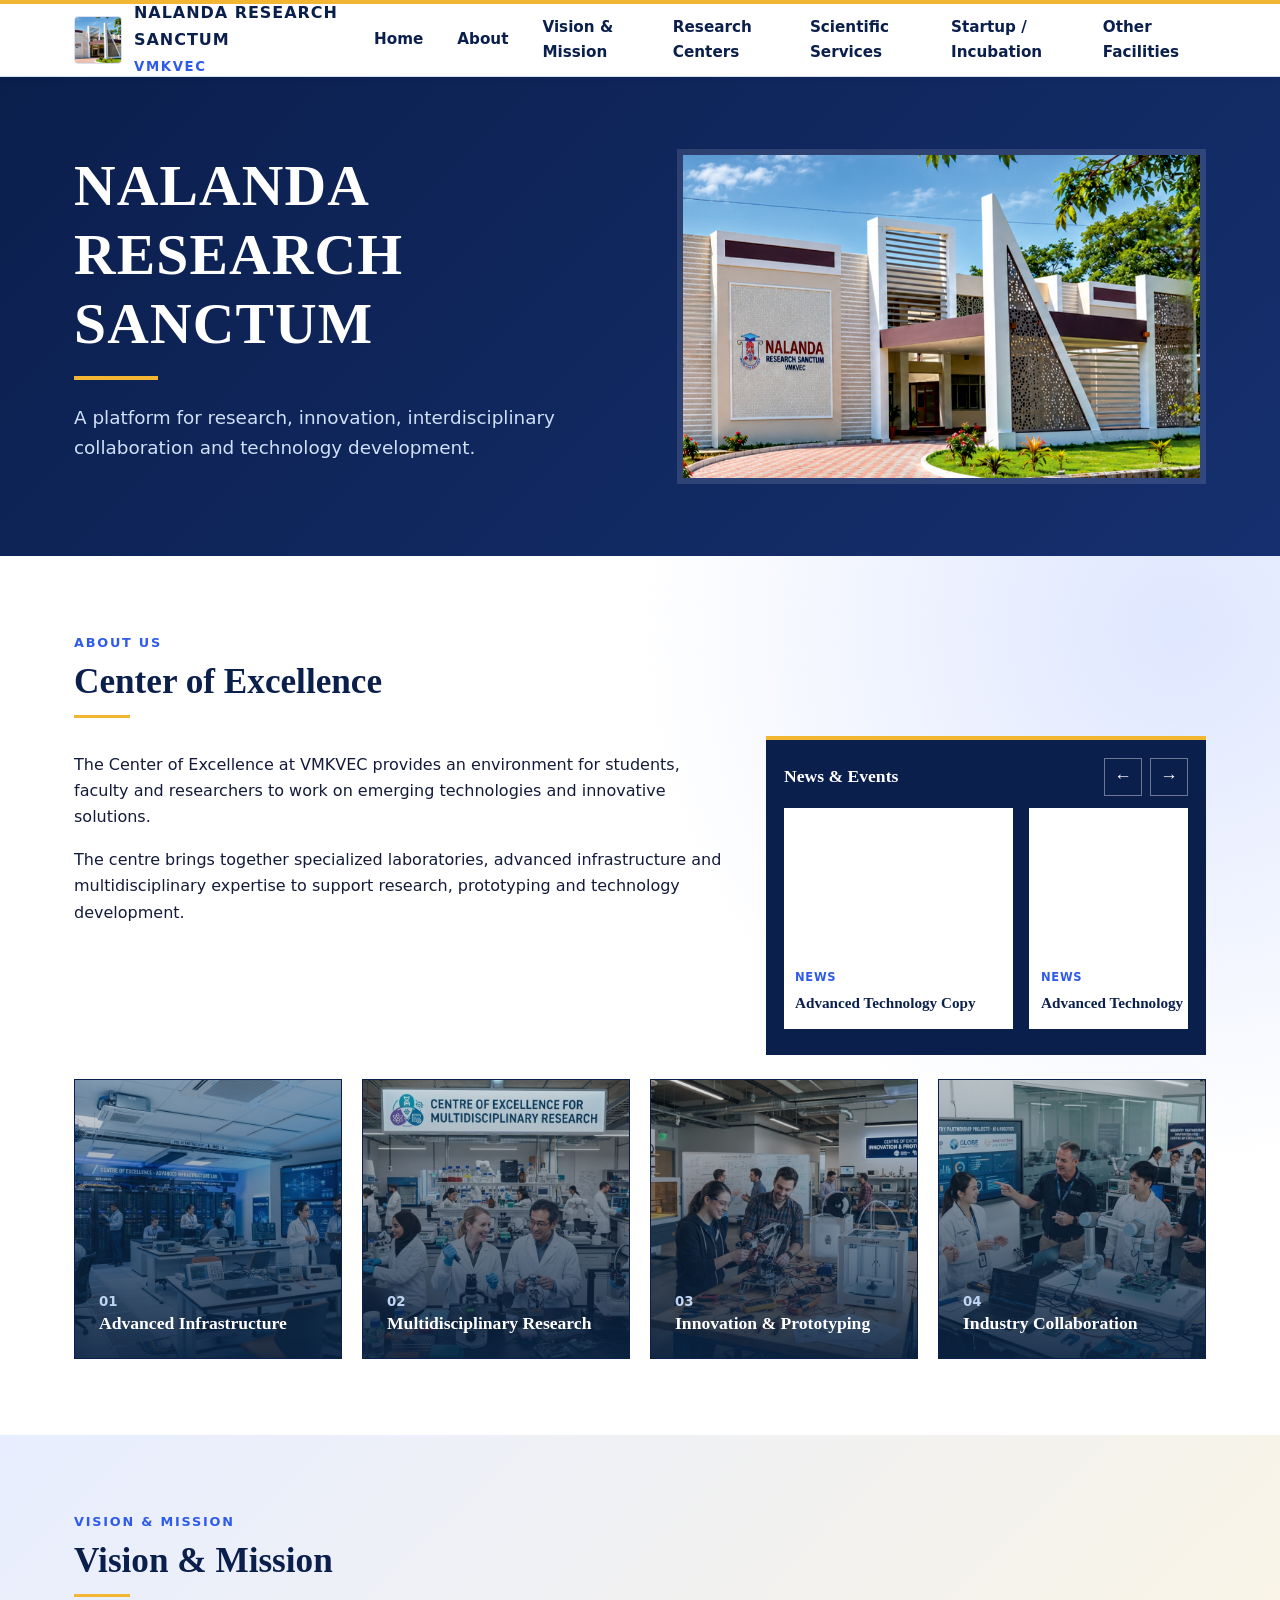
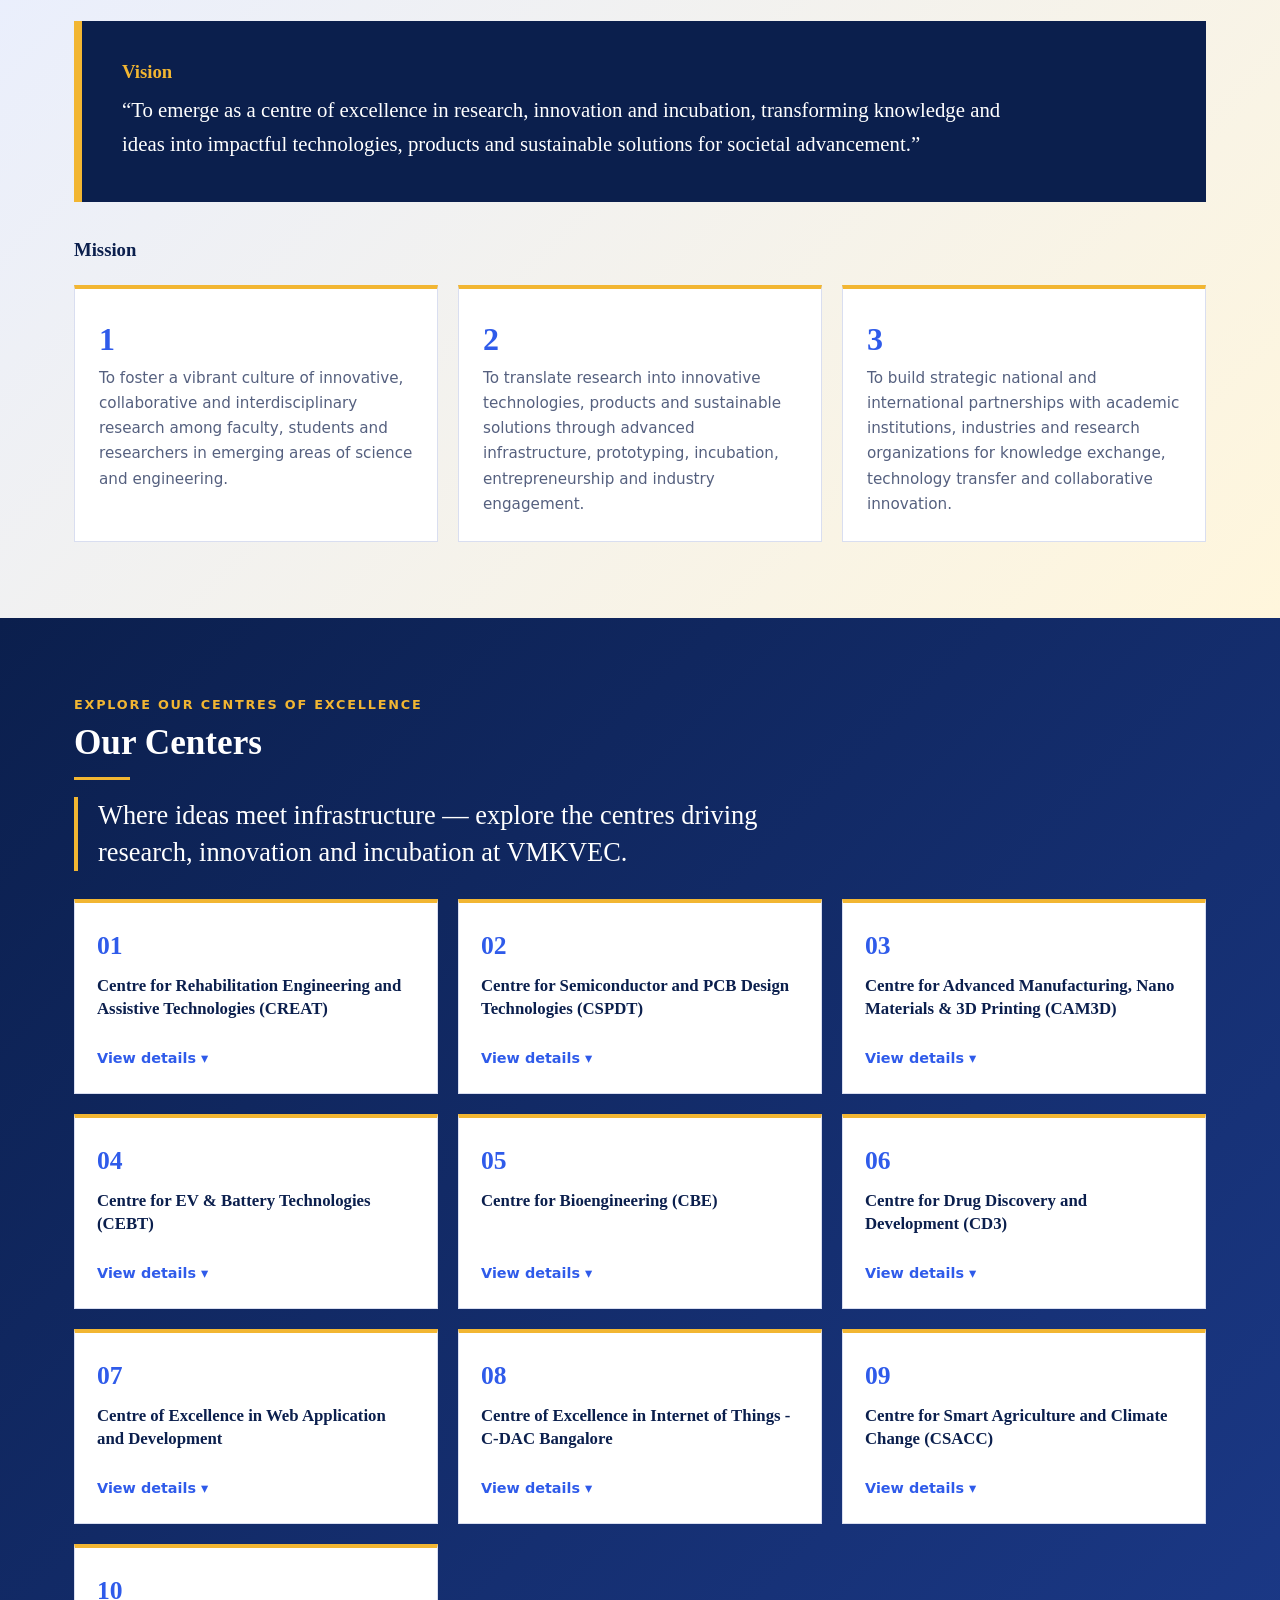
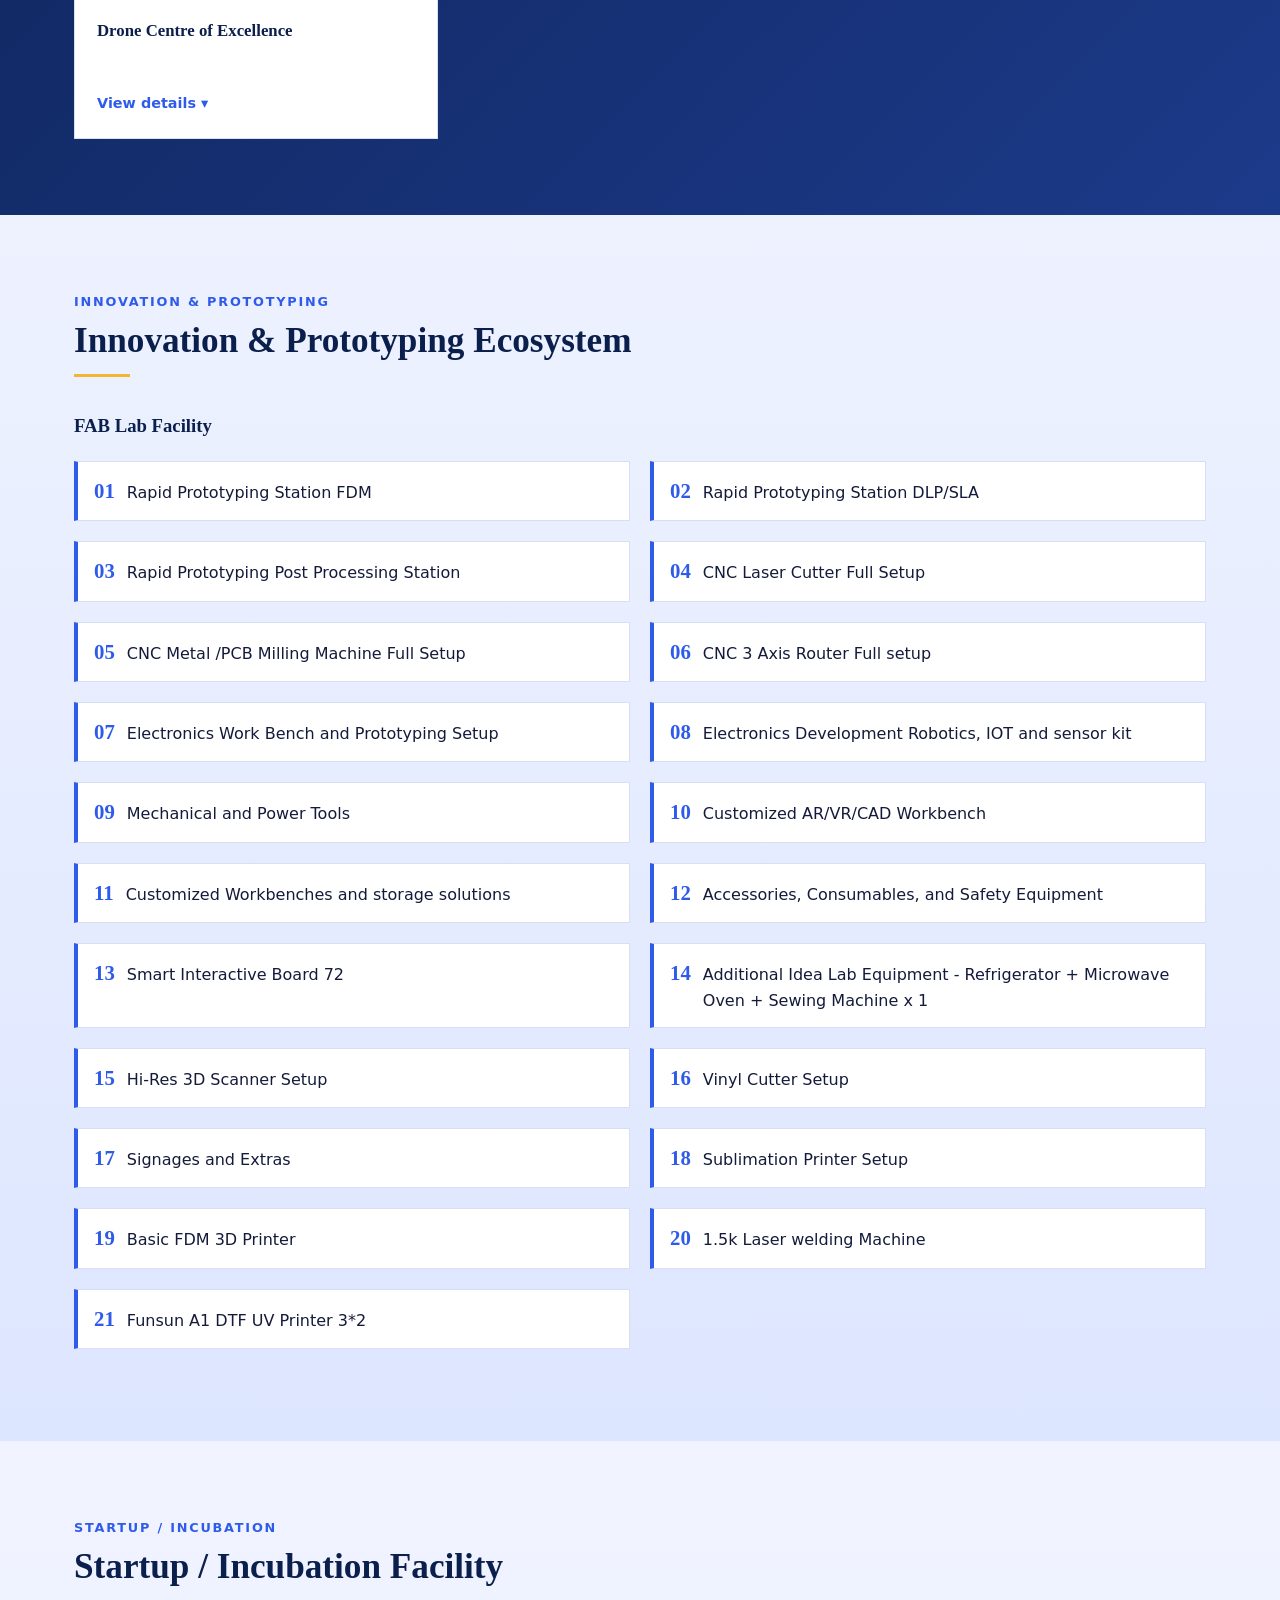
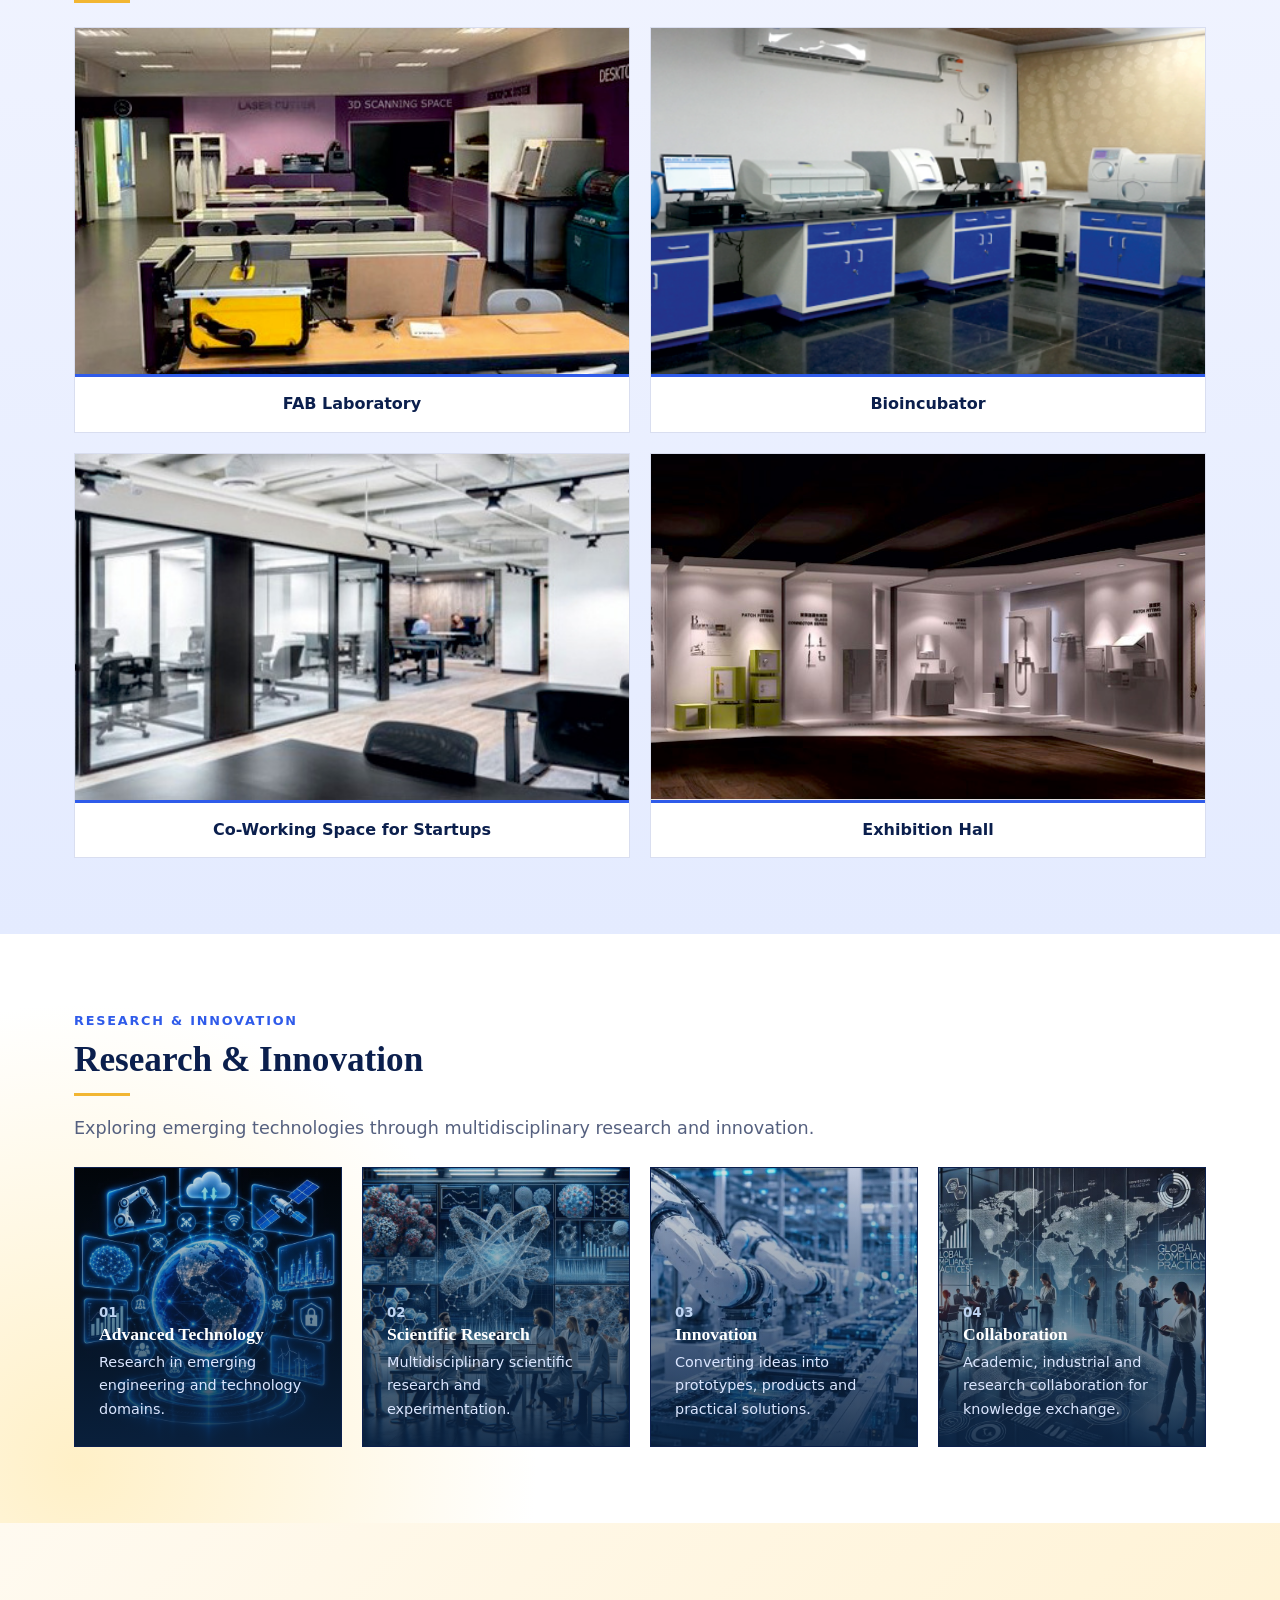
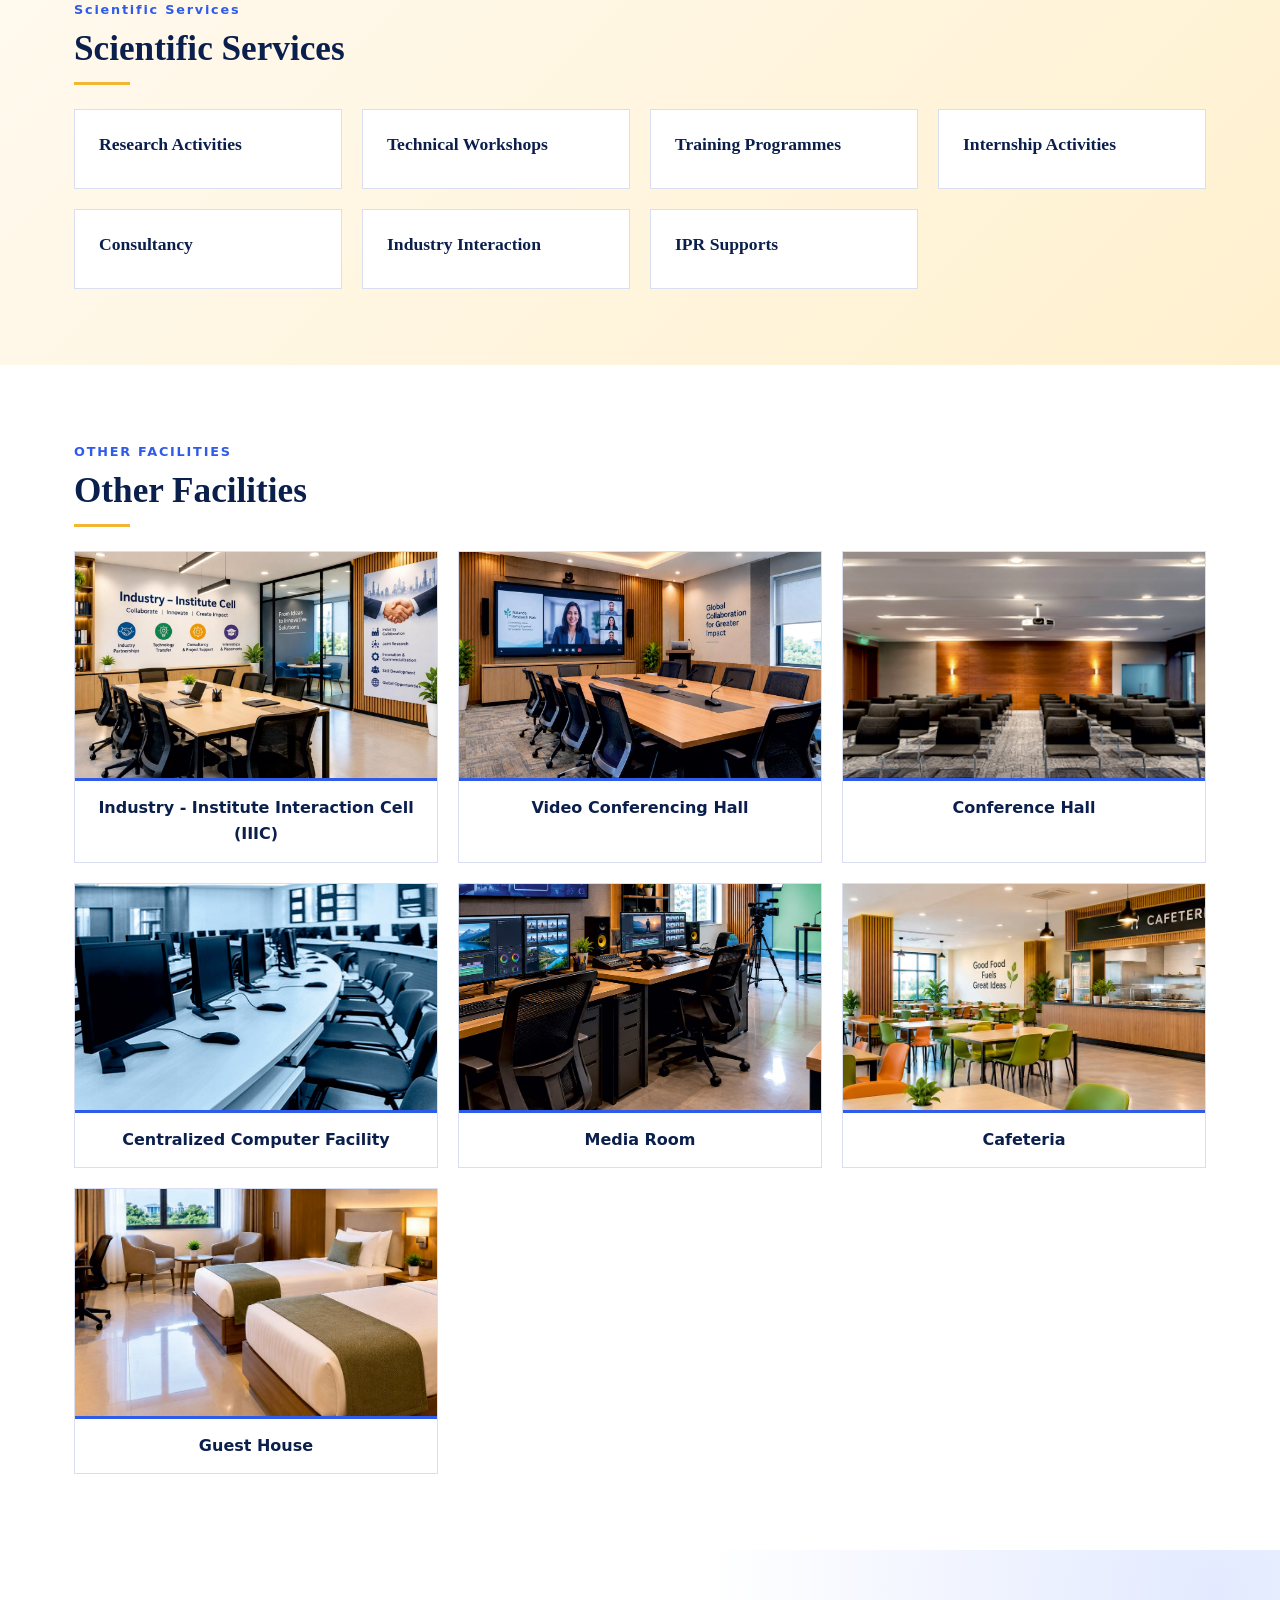
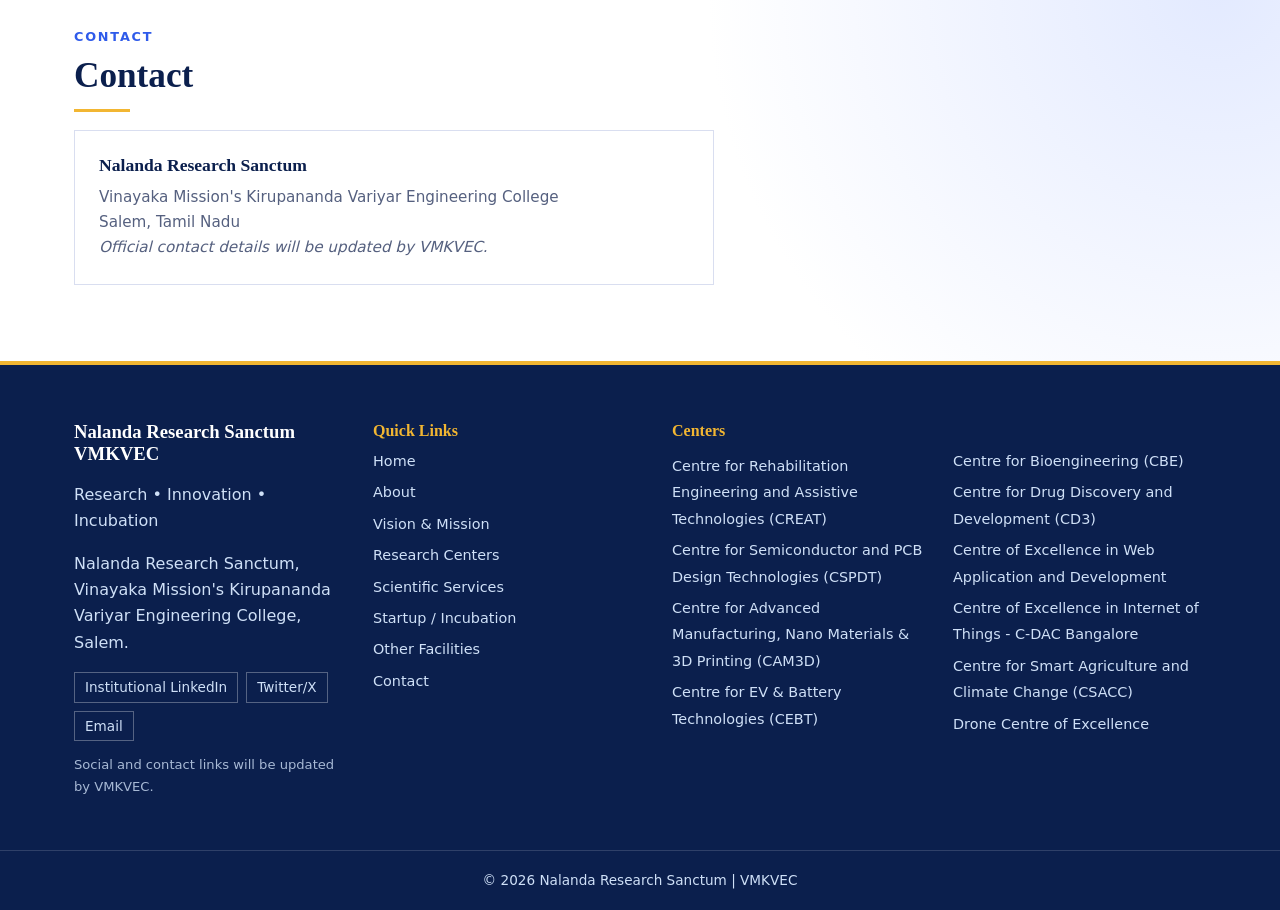
==== commit a1b27424: "updated code" ====
--- a/index.html
+++ b/index.html
@@ -1,19 +1,19 @@
 <!DOCTYPE html>
 <html lang="en"><head><meta charset="UTF-8"><meta name="viewport" content="width=device-width, initial-scale=1">
 <title>Nalanda Research Sanctum | VMKVEC</title><meta name="description" content="Center of Excellence, Vinayaka Mission's Kirupananda Variyar Engineering College - research, innovation and incubation.">
-<link rel="icon" href="logo.jpeg"><link rel="stylesheet" href="style.css"><script src="news.js"></script><script src="script.js"></script><script src="chatbot.js" defer></script></head>
+<link rel="icon" href="logo.png"><link rel="stylesheet" href="style.css"><script src="news.js"></script><script src="script.js"></script><script src="chatbot.js" defer></script></head>
 <body><a class="skip" href="#main">Skip to content</a>
 <header class="site-header"><div class="wrap bar">
-<a class="brand" href="index.html"><img src="logo.jpeg" alt="VMKVEC logo"><span><b>NALANDA RESEARCH SANCTUM</b><small>VMKVEC</small></span></a>
+<a class="brand" href="index.html"><img src="logo.png" alt="VMKVEC logo"><span><b>NALANDA RESEARCH SANCTUM</b><small>VMKVEC</small></span></a>
 <input type="checkbox" id="nav-toggle" class="nav-toggle" aria-label="Open or close menu"><label for="nav-toggle" class="burger" aria-hidden="true"><i></i></label>
-<nav class="nav" aria-label="Main"><a href="index.html">Home</a><a href="index.html#about">About</a><a href="index.html#vision">Vision &amp; Mission</a><a href="index.html#laboratories">Research Centers</a><a href="index.html#events">Scientific Services</a></nav></div></header><main id="main"><section class="hero"><div class="wrap hgrid"><div>
+<nav class="nav" aria-label="Main"><a href="index.html">Home</a><a href="index.html#about">About</a><a href="index.html#vision">Vision &amp; Mission</a><a href="index.html#laboratories">Research Centers</a><a href="index.html#events">Scientific Services</a><a href="index.html#startup">Startup / Incubation</a><a href="index.html#facilities">Other Facilities</a></nav></div></header><main id="main"><section class="hero"><div class="wrap hgrid"><div>
 <h1>NALANDA RESEARCH SANCTUM</h1>
 <p class="lead">A platform for research, innovation, interdisciplinary collaboration and technology development.</p>
 </div>
-<figure class="hero-img"><img src="logo.jpeg" alt="Nalanda Research Sanctum building, VMKVEC"></figure></div></section><section class="sec " id="about"><div class="wrap reveal"><p class="eyebrow">ABOUT US</p><h2>Center of Excellence</h2><div class="two"><div><p>The Center of Excellence at VMKVEC provides an environment for students, faculty and researchers to work on emerging technologies and innovative solutions.</p><p>The centre brings together specialized laboratories, advanced infrastructure and multidisciplinary expertise to support research, prototyping and technology development.</p></div><aside class="news" aria-label="News and Events"><div class="nhead"><h3>News &amp; Events</h3><div class="nctl"><button type="button" id="news-prev" aria-label="Previous news">&#8592;</button><button type="button" id="news-next" aria-label="Next news">&#8594;</button></div></div><div class="news-win" tabindex="0" aria-label="News and events - scroll sideways"><div class="news-track" id="news-track"></div></div><noscript><p class="note">News and events appear here when JavaScript is enabled.</p></noscript></aside></div><div class="grid g4"><article class="card feat feat-1"><small>01</small><h3>Advanced Infrastructure</h3></article><article class="card feat feat-2"><small>02</small><h3>Multidisciplinary Research</h3></article><article class="card feat feat-3"><small>03</small><h3>Innovation & Prototyping</h3></article><article class="card feat feat-4"><small>04</small><h3>Industry Collaboration</h3></article></div></div></section><section class="sec tint" id="vision"><div class="wrap reveal"><p class="eyebrow">VISION &amp; MISSION</p><h2>Vision &amp; Mission</h2><blockquote class="vision"><h3>Vision</h3><p>&ldquo;To emerge as a centre of excellence in research, innovation and incubation, transforming knowledge and ideas into impactful technologies, products and sustainable solutions for societal advancement.&rdquo;</p></blockquote><h3 class="sub">Mission</h3><div class="grid g3"><article class="card mis"><span class="num">1</span><p>To foster a vibrant culture of innovative, collaborative and interdisciplinary research among faculty, students and researchers in emerging areas of science and engineering.</p></article><article class="card mis"><span class="num">2</span><p>To translate research into innovative technologies, products and sustainable solutions through advanced infrastructure, prototyping, incubation, entrepreneurship and industry engagement.</p></article><article class="card mis"><span class="num">3</span><p>To build strategic national and international partnerships with academic institutions, industries and research organizations for knowledge exchange, technology transfer and collaborative innovation.</p></article></div></div></section><section class="sec " id="laboratories"><div class="wrap reveal"><p class="eyebrow">EXPLORE OUR CENTRES OF EXCELLENCE</p><h2>Our Centers</h2><p class="tagline">Where ideas meet infrastructure &mdash; explore the centres driving research, innovation and incubation at VMKVEC.</p><div class="cgrid"><details class="cbox"><summary><span class="num">01</span><span class="cn">Centre for Rehabilitation Engineering and Assistive Technologies (CREAT)</span><span class="cm">View details <i aria-hidden="true">&#9662;</i></span></summary><div class="cb"><p>Rehabilitation engineering and assistive technology for assessment, therapy, mobility and functional recovery.</p><ul class="tags"><li>Rehabilitation Engineering</li><li>Assistive Technologies</li><li>Movement and Functional Assessment</li><li>Virtual Rehabilitation</li><li>Human Performance Analysis</li></ul><h4>Equipment & Facilities</h4><ul class="eqs"><li>Rehametrics - Pro Physical Virtual Rehabilitation Solutions</li><li>Ropods - Spot - Reach True Flash-Reflex Training System</li><li>Balance Assessment System - Btracks&trade; Balance Plate</li><li>EMG Biofeedback - Joint Mobility & Muscle Function</li></ul><a class="btn dark" href="labs/rehabilitation/rehabilitation.html">Open full centre page &rarr;</a></div></details><details class="cbox"><summary><span class="num">02</span><span class="cn">Centre for Semiconductor and PCB Design Technologies (CSPDT)</span><span class="cm">View details <i aria-hidden="true">&#9662;</i></span></summary><div class="cb"><p>Facilities for electronic hardware development, PCB prototyping, assembly and semiconductor-oriented design activities.</p><ul class="tags"><li>PCB Design and Prototyping</li><li>Electronic Hardware Development</li><li>SMT Assembly</li><li>Semiconductor Technology</li><li>Embedded Electronics</li></ul><h4>Equipment & Facilities</h4><ul class="eqs"><li>PCB Prototyping Machine with Complete Setup</li><li>ESD Mat With Fitting Accessories for 400 Sq ft.</li><li>SMTMATE - 4 Head Pick & Place Machine</li></ul><a class="btn dark" href="labs/semiconductor/semiconductor.html">Open full centre page &rarr;</a></div></details><details class="cbox"><summary><span class="num">03</span><span class="cn">Centre for Advanced Manufacturing, Nano Materials & 3D Printing (CAM3D)</span><span class="cm">View details <i aria-hidden="true">&#9662;</i></span></summary><div class="cb"><p>Advanced manufacturing, additive manufacturing, composite processing, material characterization and testing facilities.</p><ul class="tags"><li>Additive Manufacturing</li><li>3D Printing</li><li>Nano Materials</li><li>Composite Manufacturing</li><li>Material Testing and Characterization</li></ul><h4>Equipment & Facilities</h4><ul class="eqs"><li>FDM 3D Machine - Bambu Lab H2D</li><li>ELEGOO Jupiter 2 3D Printer</li><li>Liquid Based Washing & Curing Machine</li><li>Probe Sonicator</li><li>High Accuracy Shore D Durometer with Stand (Analog) - Insize</li><li>Impact Testing Machine (Digital) Charpy & Izod</li><li>Pin on Disc Friction & Wear Test Rig as per ASTM G 99</li><li>Computerized Universal Testing Machine (Capacity 100KN)</li><li>Vacuum Bag Moulding</li><li>Composite Moulding Press - 10 Ton</li></ul><a class="btn dark" href="labs/manufacturing/manufacturing.html">Open full centre page &rarr;</a></div></details><details class="cbox"><summary><span class="num">04</span><span class="cn">Centre for EV & Battery Technologies (CEBT)</span><span class="cm">View details <i aria-hidden="true">&#9662;</i></span></summary><div class="cb"><p>Facilities supporting electric vehicle systems, battery testing, charging/discharging and motor-controller studies.</p><ul class="tags"><li>Electric Vehicle Technology</li><li>Battery Testing</li><li>Motor and Controller Systems</li><li>EV Powertrain Studies</li><li>Charging and Discharging Analysis</li></ul><h4>Equipment & Facilities</h4><ul class="eqs"><li>Battery, Charger & Discharger Test Setup</li><li>EV Mid-drive Motors & Controllers</li><li>Test & Control Accessories (Drive, Motor, Vehicle Testing)</li><li>Complete Electric Vehicle (Two-Wheeler)</li></ul><a class="btn dark" href="labs/ev-battery/ev-battery.html">Open full centre page &rarr;</a></div></details><details class="cbox"><summary><span class="num">05</span><span class="cn">Centre for Bioengineering (CBE)</span><span class="cm">View details <i aria-hidden="true">&#9662;</i></span></summary><div class="cb"><p>Laboratory infrastructure for biological experimentation, molecular biology, microbiology and bioengineering research.</p><ul class="tags"><li>Bioengineering</li><li>Molecular Biology</li><li>Microbiology</li><li>Biotechnology Experiments</li><li>Biological Sample Analysis</li></ul><h4>Equipment & Facilities</h4><ul class="eqs"><li>Autoclave</li><li>Bacteriological Incubator</li><li>Microcentrifuge</li><li>Refrigerated Centrifuge</li><li>Digital Balance</li><li>Digital Water Bath</li><li>DNA Electrophoresis Unit</li><li>Gradient PCR Thermal Cycler</li><li>SDS-PAGE Electrophoresis Unit</li><li>Gel Documentation System</li><li>Laminar Air Flow Chamber</li></ul><a class="btn dark" href="labs/bioengineering/bioengineering.html">Open full centre page &rarr;</a></div></details><details class="cbox"><summary><span class="num">06</span><span class="cn">Centre for Drug Discovery and Development (CD3)</span><span class="cm">View details <i aria-hidden="true">&#9662;</i></span></summary><div class="cb"><p>Analytical and experimental facilities supporting drug discovery, characterization and development-oriented research.</p><ul class="tags"><li>Drug Discovery</li><li>Analytical Characterization</li><li>Spectroscopy</li><li>Particle Analysis</li><li>Formulation-Oriented Studies</li></ul><h4>Equipment & Facilities</h4><ul class="eqs"><li>Particle Size Analyzer</li><li>UV-Visible Spectrometer</li><li>Fluorescence Spectrometer</li><li>Ultrasonic Bath</li><li>Muffle Furnace</li><li>Magnetic Stirrer with Hot Plate</li></ul><a class="btn dark" href="labs/drug-discovery/drug-discovery.html">Open full centre page &rarr;</a></div></details><details class="cbox"><summary><span class="num">07</span><span class="cn">Centre of Excellence in Web Application and Development</span><span class="cm">View details <i aria-hidden="true">&#9662;</i></span></summary><div class="cb"><p>A software development centre for web applications, digital platforms, full-stack development and technology projects.</p><ul class="tags"><li>Web Application Development</li><li>Full-Stack Development</li><li>Software Engineering</li><li>Cloud and Deployment Technologies</li><li>Digital Platforms</li></ul><h4>Facilities</h4><ul class="eqs"><li>High-performance Development Workstations</li><li>Development Infrastructure</li><li>Data Storage Facilities</li><li>Software Development Tools</li></ul><a class="btn dark" href="labs/web-development/web-development.html">Open full centre page &rarr;</a></div></details><details class="cbox"><summary><span class="num">08</span><span class="cn">Centre of Excellence in Internet of Things - C-DAC Bangalore</span><span class="cm">View details <i aria-hidden="true">&#9662;</i></span></summary><div class="cb"><p>An IoT-focused centre for connected systems, sensing, communication, embedded development and smart applications.</p><ul class="tags"><li>Internet of Things</li><li>Sensor Networks</li><li>Embedded Systems</li><li>Connected Devices</li><li>IoT Communication</li></ul><h4>Facilities</h4><ul class="eqs"><li>IoT Sensor Kits</li><li>Development Boards</li><li>Sensor Modules</li><li>Communication Modules</li></ul><a class="btn dark" href="labs/iot/iot.html">Open full centre page &rarr;</a></div></details><details class="cbox"><summary><span class="num">09</span><span class="cn">Centre for Smart Agriculture and Climate Change (CSACC)</span><span class="cm">View details <i aria-hidden="true">&#9662;</i></span></summary><div class="cb"><p>Facilities and activities focused on smart agriculture, environmental monitoring, climate-aware systems and precision farming.</p><ul class="tags"><li>Smart Agriculture</li><li>Precision Agriculture</li><li>Climate Monitoring</li><li>Environmental Sensing</li><li>Agricultural Data Analysis</li></ul><h4>Equipment & Facilities</h4><ul class="eqs"><li>IoT Sensor Kits</li><li>Automatic Weather Station</li><li>Precision Agriculture Drone</li><li>Soil & Water Testing Kit</li><li>High-Performance Workstation</li><li>Data Storage Server</li><li>Licensed Software Tools - GIS & climate modeling</li></ul><a class="btn dark" href="labs/smart-agriculture/smart-agriculture.html">Open full centre page &rarr;</a></div></details><details class="cbox"><summary><span class="num">10</span><span class="cn">Drone Centre of Excellence</span><span class="cm">View details <i aria-hidden="true">&#9662;</i></span></summary><div class="cb"><p>A dedicated centre for drone applications, aerial data collection, precision agriculture and technology development.</p><ul class="tags"><li>Drone Technology</li><li>Aerial Data Collection</li><li>Precision Agriculture</li><li>Drone-Based Inspection</li><li>Geospatial Applications</li></ul><h4>Facilities</h4><ul class="eqs"><li>Precision Agriculture Drone</li><li>High-performance Workstations</li><li>Data Storage Facilities</li></ul><a class="btn dark" href="labs/drone/drone.html">Open full centre page &rarr;</a></div></details></div></div></section><section class="sec tint" id="innovation"><div class="wrap reveal"><p class="eyebrow">INNOVATION &amp; PROTOTYPING</p><h2>Innovation &amp; Prototyping Ecosystem</h2><h3 class="sub">FAB Lab Facility</h3><ol class="eq grid g2"><li><span class="num">01</span>Rapid Prototyping Station FDM</li><li><span class="num">02</span>Rapid Prototyping Station DLP/SLA</li><li><span class="num">03</span>Rapid Prototyping Post Processing Station</li><li><span class="num">04</span>CNC Laser Cutter Full Setup</li><li><span class="num">05</span>CNC Metal /PCB Milling Machine Full Setup</li><li><span class="num">06</span>CNC 3 Axis Router Full setup</li><li><span class="num">07</span>Electronics Work Bench and Prototyping Setup</li><li><span class="num">08</span>Electronics Development Robotics, IOT and sensor kit</li><li><span class="num">09</span>Mechanical and Power Tools</li><li><span class="num">10</span>Customized AR/VR/CAD Workbench</li><li><span class="num">11</span>Customized Workbenches and storage solutions</li><li><span class="num">12</span>Accessories, Consumables, and Safety Equipment</li><li><span class="num">13</span>Smart Interactive Board 72</li><li><span class="num">14</span>Additional Idea Lab Equipment - Refrigerator + Microwave Oven + Sewing Machine x 1</li><li><span class="num">15</span>Hi-Res 3D Scanner Setup</li><li><span class="num">16</span>Vinyl Cutter Setup</li><li><span class="num">17</span>Signages and Extras</li><li><span class="num">18</span>Sublimation Printer Setup</li><li><span class="num">19</span>Basic FDM 3D Printer</li><li><span class="num">20</span>1.5k Laser welding Machine</li><li><span class="num">21</span>Funsun A1 DTF UV Printer 3*2</li></ol></div></section><section class="sec " id="research"><div class="wrap reveal"><p class="eyebrow">RESEARCH &amp; INNOVATION</p><h2>Research &amp; Innovation</h2><p class="lead2">Exploring emerging technologies through multidisciplinary research and innovation.</p><div class="grid g4"><article class="card feat rfeat-1"><small>01</small><h3>Advanced Technology</h3><p>Research in emerging engineering and technology domains.</p></article><article class="card feat rfeat-2"><small>02</small><h3>Scientific Research</h3><p>Multidisciplinary scientific research and experimentation.</p></article><article class="card feat rfeat-3"><small>03</small><h3>Innovation</h3><p>Converting ideas into prototypes, products and practical solutions.</p></article><article class="card feat rfeat-4"><small>04</small><h3>Collaboration</h3><p>Academic, industrial and research collaboration for knowledge exchange.</p></article></div></div></section><section class="sec " id="events"><div class="wrap reveal"><p class="eyebrow">Scientific Services</p><h2>Scientific Services</h2><div class="grid g4"><article class="card"><h3>Research Activities</h3></article><article class="card"><h3>Technical Workshops</h3></article><article class="card"><h3>Training Programmes</h3></article><article class="card"><h3>Internship Activities</h3></article><article class="card"><h3>Consultancy</h3></article><article class="card"><h3>Industry Interaction</h3></article><article class="card"><h3>IPR Supports</h3></article></div></div></section><section class="sec tint" id="collaboration"><div class="wrap reveal"><p class="eyebrow">RESEARCH AMENITIES</p><h2>Research Amenities</h2><div class="grid g3"><article class="card"><h3>Conference Hall</h3></article><article class="card"><h3>Video Hall</h3></article><article class="card"><h3>Guest Room</h3></article><article class="card"><h3>Medical Room</h3></article><article class="card"><h3>Research Scholar Workspaces</h3></article></div></div></section><section class="sec " id="contact"><div class="wrap reveal"><p class="eyebrow">CONTACT</p><h2>Contact</h2><address class="card contact"><h3>Nalanda Research Sanctum</h3><p>Vinayaka Mission's Kirupananda Variyar Engineering College</p><p>Salem, Tamil Nadu</p><p class="note">Official contact details will be updated by VMKVEC.</p></address></div></section></main><footer class="site-footer"><div class="wrap fgrid">
+<figure class="hero-img"><img src="logo.png" alt="Nalanda Research Sanctum building, VMKVEC"></figure></div></section><section class="sec " id="about"><div class="wrap reveal"><p class="eyebrow">ABOUT US</p><h2>Center of Excellence</h2><div class="two"><div><p>The Center of Excellence at VMKVEC provides an environment for students, faculty and researchers to work on emerging technologies and innovative solutions.</p><p>The centre brings together specialized laboratories, advanced infrastructure and multidisciplinary expertise to support research, prototyping and technology development.</p></div><aside class="news" aria-label="News and Events"><div class="nhead"><h3>News &amp; Events</h3><div class="nctl"><button type="button" id="news-prev" aria-label="Previous news">&#8592;</button><button type="button" id="news-next" aria-label="Next news">&#8594;</button></div></div><div class="news-win" tabindex="0" aria-label="News and events - scroll sideways"><div class="news-track" id="news-track"></div></div><noscript><p class="note">News and events appear here when JavaScript is enabled.</p></noscript></aside></div><div class="grid g4"><article class="card feat feat-1"><small>01</small><h3>Advanced Infrastructure</h3></article><article class="card feat feat-2"><small>02</small><h3>Multidisciplinary Research</h3></article><article class="card feat feat-3"><small>03</small><h3>Innovation & Prototyping</h3></article><article class="card feat feat-4"><small>04</small><h3>Industry Collaboration</h3></article></div></div></section><section class="sec tint" id="vision"><div class="wrap reveal"><p class="eyebrow">VISION &amp; MISSION</p><h2>Vision &amp; Mission</h2><blockquote class="vision"><h3>Vision</h3><p>&ldquo;To emerge as a centre of excellence in research, innovation and incubation, transforming knowledge and ideas into impactful technologies, products and sustainable solutions for societal advancement.&rdquo;</p></blockquote><h3 class="sub">Mission</h3><div class="grid g3"><article class="card mis"><span class="num">1</span><p>To foster a vibrant culture of innovative, collaborative and interdisciplinary research among faculty, students and researchers in emerging areas of science and engineering.</p></article><article class="card mis"><span class="num">2</span><p>To translate research into innovative technologies, products and sustainable solutions through advanced infrastructure, prototyping, incubation, entrepreneurship and industry engagement.</p></article><article class="card mis"><span class="num">3</span><p>To build strategic national and international partnerships with academic institutions, industries and research organizations for knowledge exchange, technology transfer and collaborative innovation.</p></article></div></div></section><section class="sec " id="laboratories"><div class="wrap reveal"><p class="eyebrow">EXPLORE OUR CENTRES OF EXCELLENCE</p><h2>Our Centers</h2><p class="tagline">Where ideas meet infrastructure &mdash; explore the centres driving research, innovation and incubation at VMKVEC.</p><div class="cgrid"><details class="cbox"><summary><span class="num">01</span><span class="cn">Centre for Rehabilitation Engineering and Assistive Technologies (CREAT)</span><span class="cm">View details <i aria-hidden="true">&#9662;</i></span></summary><div class="cb"><p>Rehabilitation engineering and assistive technology for assessment, therapy, mobility and functional recovery.</p><ul class="tags"><li>Rehabilitation Engineering</li><li>Assistive Technologies</li><li>Movement and Functional Assessment</li><li>Virtual Rehabilitation</li><li>Human Performance Analysis</li></ul><h4>Equipment & Facilities</h4><ul class="eqs"><li>Rehametrics - Pro Physical Virtual Rehabilitation Solutions</li><li>Ropods - Spot - Reach True Flash-Reflex Training System</li><li>Balance Assessment System - Btracks&trade; Balance Plate</li><li>EMG Biofeedback - Joint Mobility & Muscle Function</li></ul><a class="btn dark" href="labs/rehabilitation/rehabilitation.html">Open full centre page &rarr;</a></div></details><details class="cbox"><summary><span class="num">02</span><span class="cn">Centre for Semiconductor and PCB Design Technologies (CSPDT)</span><span class="cm">View details <i aria-hidden="true">&#9662;</i></span></summary><div class="cb"><p>Facilities for electronic hardware development, PCB prototyping, assembly and semiconductor-oriented design activities.</p><ul class="tags"><li>PCB Design and Prototyping</li><li>Electronic Hardware Development</li><li>SMT Assembly</li><li>Semiconductor Technology</li><li>Embedded Electronics</li></ul><h4>Equipment & Facilities</h4><ul class="eqs"><li>PCB Prototyping Machine with Complete Setup</li><li>ESD Mat With Fitting Accessories for 400 Sq ft.</li><li>SMTMATE - 4 Head Pick & Place Machine</li></ul><a class="btn dark" href="labs/semiconductor/semiconductor.html">Open full centre page &rarr;</a></div></details><details class="cbox"><summary><span class="num">03</span><span class="cn">Centre for Advanced Manufacturing, Nano Materials & 3D Printing (CAM3D)</span><span class="cm">View details <i aria-hidden="true">&#9662;</i></span></summary><div class="cb"><p>Advanced manufacturing, additive manufacturing, composite processing, material characterization and testing facilities.</p><ul class="tags"><li>Additive Manufacturing</li><li>3D Printing</li><li>Nano Materials</li><li>Composite Manufacturing</li><li>Material Testing and Characterization</li></ul><h4>Equipment & Facilities</h4><ul class="eqs"><li>FDM 3D Machine - Bambu Lab H2D</li><li>ELEGOO Jupiter 2 3D Printer</li><li>Liquid Based Washing & Curing Machine</li><li>Probe Sonicator</li><li>High Accuracy Shore D Durometer with Stand (Analog) - Insize</li><li>Impact Testing Machine (Digital) Charpy & Izod</li><li>Pin on Disc Friction & Wear Test Rig as per ASTM G 99</li><li>Computerized Universal Testing Machine (Capacity 100KN)</li><li>Vacuum Bag Moulding</li><li>Composite Moulding Press - 10 Ton</li></ul><a class="btn dark" href="labs/manufacturing/manufacturing.html">Open full centre page &rarr;</a></div></details><details class="cbox"><summary><span class="num">04</span><span class="cn">Centre for EV & Battery Technologies (CEBT)</span><span class="cm">View details <i aria-hidden="true">&#9662;</i></span></summary><div class="cb"><p>Facilities supporting electric vehicle systems, battery testing, charging/discharging and motor-controller studies.</p><ul class="tags"><li>Electric Vehicle Technology</li><li>Battery Testing</li><li>Motor and Controller Systems</li><li>EV Powertrain Studies</li><li>Charging and Discharging Analysis</li></ul><h4>Equipment & Facilities</h4><ul class="eqs"><li>Battery, Charger & Discharger Test Setup</li><li>EV Mid-drive Motors & Controllers</li><li>Test & Control Accessories (Drive, Motor, Vehicle Testing)</li><li>Complete Electric Vehicle (Two-Wheeler)</li></ul><a class="btn dark" href="labs/ev-battery/ev-battery.html">Open full centre page &rarr;</a></div></details><details class="cbox"><summary><span class="num">05</span><span class="cn">Centre for Bioengineering (CBE)</span><span class="cm">View details <i aria-hidden="true">&#9662;</i></span></summary><div class="cb"><p>Laboratory infrastructure for biological experimentation, molecular biology, microbiology and bioengineering research.</p><ul class="tags"><li>Bioengineering</li><li>Molecular Biology</li><li>Microbiology</li><li>Biotechnology Experiments</li><li>Biological Sample Analysis</li></ul><h4>Equipment & Facilities</h4><ul class="eqs"><li>Autoclave</li><li>Bacteriological Incubator</li><li>Microcentrifuge</li><li>Refrigerated Centrifuge</li><li>Digital Balance</li><li>Digital Water Bath</li><li>DNA Electrophoresis Unit</li><li>Gradient PCR Thermal Cycler</li><li>SDS-PAGE Electrophoresis Unit</li><li>Gel Documentation System</li><li>Laminar Air Flow Chamber</li></ul><a class="btn dark" href="labs/bioengineering/bioengineering.html">Open full centre page &rarr;</a></div></details><details class="cbox"><summary><span class="num">06</span><span class="cn">Centre for Drug Discovery and Development (CD3)</span><span class="cm">View details <i aria-hidden="true">&#9662;</i></span></summary><div class="cb"><p>Analytical and experimental facilities supporting drug discovery, characterization and development-oriented research.</p><ul class="tags"><li>Drug Discovery</li><li>Analytical Characterization</li><li>Spectroscopy</li><li>Particle Analysis</li><li>Formulation-Oriented Studies</li></ul><h4>Equipment & Facilities</h4><ul class="eqs"><li>Particle Size Analyzer</li><li>UV-Visible Spectrometer</li><li>Fluorescence Spectrometer</li><li>Ultrasonic Bath</li><li>Muffle Furnace</li><li>Magnetic Stirrer with Hot Plate</li></ul><a class="btn dark" href="labs/drug-discovery/drug-discovery.html">Open full centre page &rarr;</a></div></details><details class="cbox"><summary><span class="num">07</span><span class="cn">Centre of Excellence in Web Application and Development</span><span class="cm">View details <i aria-hidden="true">&#9662;</i></span></summary><div class="cb"><p>A software development centre for web applications, digital platforms, full-stack development and technology projects.</p><ul class="tags"><li>Web Application Development</li><li>Full-Stack Development</li><li>Software Engineering</li><li>Cloud and Deployment Technologies</li><li>Digital Platforms</li></ul><h4>Facilities</h4><ul class="eqs"><li>High-performance Development Workstations</li><li>Development Infrastructure</li><li>Data Storage Facilities</li><li>Software Development Tools</li></ul><a class="btn dark" href="labs/web-development/web-development.html">Open full centre page &rarr;</a></div></details><details class="cbox"><summary><span class="num">08</span><span class="cn">Centre of Excellence in Internet of Things - C-DAC Bangalore</span><span class="cm">View details <i aria-hidden="true">&#9662;</i></span></summary><div class="cb"><p>An IoT-focused centre for connected systems, sensing, communication, embedded development and smart applications.</p><ul class="tags"><li>Internet of Things</li><li>Sensor Networks</li><li>Embedded Systems</li><li>Connected Devices</li><li>IoT Communication</li></ul><h4>Facilities</h4><ul class="eqs"><li>IoT Sensor Kits</li><li>Development Boards</li><li>Sensor Modules</li><li>Communication Modules</li></ul><a class="btn dark" href="labs/iot/iot.html">Open full centre page &rarr;</a></div></details><details class="cbox"><summary><span class="num">09</span><span class="cn">Centre for Smart Agriculture and Climate Change (CSACC)</span><span class="cm">View details <i aria-hidden="true">&#9662;</i></span></summary><div class="cb"><p>Facilities and activities focused on smart agriculture, environmental monitoring, climate-aware systems and precision farming.</p><ul class="tags"><li>Smart Agriculture</li><li>Precision Agriculture</li><li>Climate Monitoring</li><li>Environmental Sensing</li><li>Agricultural Data Analysis</li></ul><h4>Equipment & Facilities</h4><ul class="eqs"><li>IoT Sensor Kits</li><li>Automatic Weather Station</li><li>Precision Agriculture Drone</li><li>Soil & Water Testing Kit</li><li>High-Performance Workstation</li><li>Data Storage Server</li><li>Licensed Software Tools - GIS & climate modeling</li></ul><a class="btn dark" href="labs/smart-agriculture/smart-agriculture.html">Open full centre page &rarr;</a></div></details><details class="cbox"><summary><span class="num">10</span><span class="cn">Drone Centre of Excellence</span><span class="cm">View details <i aria-hidden="true">&#9662;</i></span></summary><div class="cb"><p>A dedicated centre for drone applications, aerial data collection, precision agriculture and technology development.</p><ul class="tags"><li>Drone Technology</li><li>Aerial Data Collection</li><li>Precision Agriculture</li><li>Drone-Based Inspection</li><li>Geospatial Applications</li></ul><h4>Facilities</h4><ul class="eqs"><li>Precision Agriculture Drone</li><li>High-performance Workstations</li><li>Data Storage Facilities</li></ul><a class="btn dark" href="labs/drone/drone.html">Open full centre page &rarr;</a></div></details></div></div></section><section class="sec tint" id="innovation"><div class="wrap reveal"><p class="eyebrow">INNOVATION &amp; PROTOTYPING</p><h2>Innovation &amp; Prototyping Ecosystem</h2><h3 class="sub">FAB Lab Facility</h3><ol class="eq grid g2"><li><span class="num">01</span>Rapid Prototyping Station FDM</li><li><span class="num">02</span>Rapid Prototyping Station DLP/SLA</li><li><span class="num">03</span>Rapid Prototyping Post Processing Station</li><li><span class="num">04</span>CNC Laser Cutter Full Setup</li><li><span class="num">05</span>CNC Metal /PCB Milling Machine Full Setup</li><li><span class="num">06</span>CNC 3 Axis Router Full setup</li><li><span class="num">07</span>Electronics Work Bench and Prototyping Setup</li><li><span class="num">08</span>Electronics Development Robotics, IOT and sensor kit</li><li><span class="num">09</span>Mechanical and Power Tools</li><li><span class="num">10</span>Customized AR/VR/CAD Workbench</li><li><span class="num">11</span>Customized Workbenches and storage solutions</li><li><span class="num">12</span>Accessories, Consumables, and Safety Equipment</li><li><span class="num">13</span>Smart Interactive Board 72</li><li><span class="num">14</span>Additional Idea Lab Equipment - Refrigerator + Microwave Oven + Sewing Machine x 1</li><li><span class="num">15</span>Hi-Res 3D Scanner Setup</li><li><span class="num">16</span>Vinyl Cutter Setup</li><li><span class="num">17</span>Signages and Extras</li><li><span class="num">18</span>Sublimation Printer Setup</li><li><span class="num">19</span>Basic FDM 3D Printer</li><li><span class="num">20</span>1.5k Laser welding Machine</li><li><span class="num">21</span>Funsun A1 DTF UV Printer 3*2</li></ol></div></section><section class="sec tint" id="startup"><div class="wrap reveal"><p class="eyebrow">STARTUP / INCUBATION</p><h2>Startup / Incubation Facility</h2><div class="grid g2"><figure class="fac"><div class="fimg"><img src="startup-incubation/FAB_Laboratory.jpg" alt="FAB Laboratory" loading="lazy" data-base="startup-incubation/FAB_Laboratory"></div><figcaption>FAB Laboratory</figcaption></figure><figure class="fac"><div class="fimg"><img src="startup-incubation/Bioincubator.jpg" alt="Bioincubator" loading="lazy" data-base="startup-incubation/Bioincubator"></div><figcaption>Bioincubator</figcaption></figure><figure class="fac"><div class="fimg"><img src="startup-incubation/Co_working_Space.jpg" alt="Co-Working Space for Startups" loading="lazy" data-base="startup-incubation/Co_working_Space"></div><figcaption>Co-Working Space for Startups</figcaption></figure><figure class="fac"><div class="fimg"><img src="startup-incubation/Exhibition_Hall.jpg" alt="Exhibition Hall" loading="lazy" data-base="startup-incubation/Exhibition_Hall"></div><figcaption>Exhibition Hall</figcaption></figure></div></div></section><section class="sec " id="research"><div class="wrap reveal"><p class="eyebrow">RESEARCH &amp; INNOVATION</p><h2>Research &amp; Innovation</h2><p class="lead2">Exploring emerging technologies through multidisciplinary research and innovation.</p><div class="grid g4"><article class="card feat rfeat-1"><small>01</small><h3>Advanced Technology</h3><p>Research in emerging engineering and technology domains.</p></article><article class="card feat rfeat-2"><small>02</small><h3>Scientific Research</h3><p>Multidisciplinary scientific research and experimentation.</p></article><article class="card feat rfeat-3"><small>03</small><h3>Innovation</h3><p>Converting ideas into prototypes, products and practical solutions.</p></article><article class="card feat rfeat-4"><small>04</small><h3>Collaboration</h3><p>Academic, industrial and research collaboration for knowledge exchange.</p></article></div></div></section><section class="sec " id="events"><div class="wrap reveal"><p class="eyebrow">Scientific Services</p><h2>Scientific Services</h2><div class="grid g4"><article class="card"><h3>Research Activities</h3></article><article class="card"><h3>Technical Workshops</h3></article><article class="card"><h3>Training Programmes</h3></article><article class="card"><h3>Internship Activities</h3></article><article class="card"><h3>Consultancy</h3></article><article class="card"><h3>Industry Interaction</h3></article><article class="card"><h3>IPR Supports</h3></article></div></div></section><section class="sec " id="facilities"><div class="wrap reveal"><p class="eyebrow">OTHER FACILITIES</p><h2>Other Facilities</h2><div class="grid g3"><figure class="fac"><div class="fimg"><img src="other-facilities/Industry_Institute_Interaction_Cell.jpg" alt="Industry - Institute Interaction Cell (IIIC)" loading="lazy" data-base="other-facilities/Industry_Institute_Interaction_Cell"></div><figcaption>Industry - Institute Interaction Cell (IIIC)</figcaption></figure><figure class="fac"><div class="fimg"><img src="other-facilities/Video_Conferencing_Hall.jpg" alt="Video Conferencing Hall" loading="lazy" data-base="other-facilities/Video_Conferencing_Hall"></div><figcaption>Video Conferencing Hall</figcaption></figure><figure class="fac"><div class="fimg"><img src="other-facilities/Conference_Hall.jpg" alt="Conference Hall" loading="lazy" data-base="other-facilities/Conference_Hall"></div><figcaption>Conference Hall</figcaption></figure><figure class="fac"><div class="fimg"><img src="other-facilities/Centralized_Computer_Facility.jpg" alt="Centralized Computer Facility" loading="lazy" data-base="other-facilities/Centralized_Computer_Facility"></div><figcaption>Centralized Computer Facility</figcaption></figure><figure class="fac"><div class="fimg"><img src="other-facilities/Media_Room.jpg" alt="Media Room" loading="lazy" data-base="other-facilities/Media_Room"></div><figcaption>Media Room</figcaption></figure><figure class="fac"><div class="fimg"><img src="other-facilities/Cafeteria.jpg" alt="Cafeteria" loading="lazy" data-base="other-facilities/Cafeteria"></div><figcaption>Cafeteria</figcaption></figure><figure class="fac"><div class="fimg"><img src="other-facilities/Guest_House.jpg" alt="Guest House" loading="lazy" data-base="other-facilities/Guest_House"></div><figcaption>Guest House</figcaption></figure></div></div></section><section class="sec " id="contact"><div class="wrap reveal"><p class="eyebrow">CONTACT</p><h2>Contact</h2><address class="card contact"><h3>Nalanda Research Sanctum</h3><p>Vinayaka Mission's Kirupananda Variyar Engineering College</p><p>Salem, Tamil Nadu</p><p class="note">Official contact details will be updated by VMKVEC.</p></address></div></section></main><footer class="site-footer"><div class="wrap fgrid">
 <div><h3>Nalanda Research Sanctum<br>VMKVEC</h3><p>Research &bull; Innovation &bull; Incubation</p>
 <p>Nalanda Research Sanctum, Vinayaka Mission's Kirupananda Variyar Engineering College, Salem.</p>
 <ul class="social"><li>Institutional LinkedIn</li><li>Twitter/X</li><li>Email</li></ul><p class="note2">Social and contact links will be updated by VMKVEC.</p></div>
-<div><h4>Quick Links</h4><ul><li><a href="index.html">Home</a></li><li><a href="index.html#about">About</a></li><li><a href="index.html#vision">Vision &amp; Mission</a></li><li><a href="index.html#laboratories">Research Centers</a></li><li><a href="index.html#events">Scientific Services</a></li><li><a href="index.html#contact">Contact</a></li></ul></div>
+<div><h4>Quick Links</h4><ul><li><a href="index.html">Home</a></li><li><a href="index.html#about">About</a></li><li><a href="index.html#vision">Vision &amp; Mission</a></li><li><a href="index.html#laboratories">Research Centers</a></li><li><a href="index.html#events">Scientific Services</a></li><li><a href="index.html#startup">Startup / Incubation</a></li><li><a href="index.html#facilities">Other Facilities</a></li><li><a href="index.html#contact">Contact</a></li></ul></div>
 <div class="fl"><h4>Centers</h4><ul><li><a href="labs/rehabilitation/rehabilitation.html">Centre for Rehabilitation Engineering and Assistive Technologies (CREAT)</a></li><li><a href="labs/semiconductor/semiconductor.html">Centre for Semiconductor and PCB Design Technologies (CSPDT)</a></li><li><a href="labs/manufacturing/manufacturing.html">Centre for Advanced Manufacturing, Nano Materials & 3D Printing (CAM3D)</a></li><li><a href="labs/ev-battery/ev-battery.html">Centre for EV & Battery Technologies (CEBT)</a></li><li><a href="labs/bioengineering/bioengineering.html">Centre for Bioengineering (CBE)</a></li><li><a href="labs/drug-discovery/drug-discovery.html">Centre for Drug Discovery and Development (CD3)</a></li><li><a href="labs/web-development/web-development.html">Centre of Excellence in Web Application and Development</a></li><li><a href="labs/iot/iot.html">Centre of Excellence in Internet of Things - C-DAC Bangalore</a></li><li><a href="labs/smart-agriculture/smart-agriculture.html">Centre for Smart Agriculture and Climate Change (CSACC)</a></li><li><a href="labs/drone/drone.html">Drone Centre of Excellence</a></li></ul></div></div>
-<div class="copy">&copy; 2026 Nalanda Research Sanctum | VMKVEC</div></footer></body></html>+<div class="copy">&copy; 2026 Nalanda Research Sanctum | VMKVEC</div></footer><script>document.addEventListener('DOMContentLoaded',function(){var ex=['jpg','jpeg','png','webp','JPG','JPEG','PNG','WEBP'];document.querySelectorAll('.fac img').forEach(function(img){var base=img.getAttribute('data-base').replace(/\.[^.]+$/,''),i=0;img.addEventListener('error',function(){i++;if(i<ex.length){img.src=base+'.'+ex[i];}else{img.parentNode.classList.add('empty');img.style.display='none';}});if(img.complete&&img.naturalWidth===0){img.dispatchEvent(new Event('error'));}});});</script></body></html>
--- a/style.css
+++ b/style.css
@@ -163,4 +163,12 @@
 .nav{display:none;position:absolute;left:0;right:0;top:72px;background:#fff;flex-direction:column;align-items:stretch;padding:8px 16px 16px;max-height:calc(100vh - 72px);overflow:auto;border-bottom:1px solid var(--line)}
 .nav-toggle:checked~.nav{display:flex}}
 @media(max-width:768px){.sec{padding:52px 0}.g2,.g3,.g4{grid-template-columns:1fr}.hero{padding:48px 0}.vision{padding:24px}.vision p{font-size:1.1rem}}
-@media(max-width:576px){.wrap{padding:0 16px}.brand b{font-size:.85rem}.fgrid{grid-template-columns:1fr}.fl ul{columns:1}dl{grid-template-columns:1fr}}+@media(max-width:576px){.wrap{padding:0 16px}.brand b{font-size:.85rem}.fgrid{grid-template-columns:1fr}.fl ul{columns:1}dl{grid-template-columns:1fr}}
+/* Startup / Incubation and Other Facilities */
+.fac{margin:0;background:#fff;border:1px solid var(--line);overflow:hidden;transition:transform .25s,box-shadow .25s,border-color .25s}
+.fac:hover{transform:translateY(-4px);box-shadow:0 10px 24px rgba(10,35,66,.1);border-color:var(--gold)}
+.fimg{aspect-ratio:16/10;background:linear-gradient(135deg,#e3eaff,#f4f6ff);overflow:hidden}
+.fimg img{width:100%;height:100%;object-fit:cover;display:block}
+.fimg.empty{display:flex;align-items:center;justify-content:center}
+.fimg.empty::after{content:"Image coming soon";color:var(--muted);font-size:.9rem}
+.fac figcaption{display:block;padding:14px 18px;font-weight:700;font-size:1rem;text-align:center;color:var(--navy);background:#fff;border-top:3px solid var(--royal)}
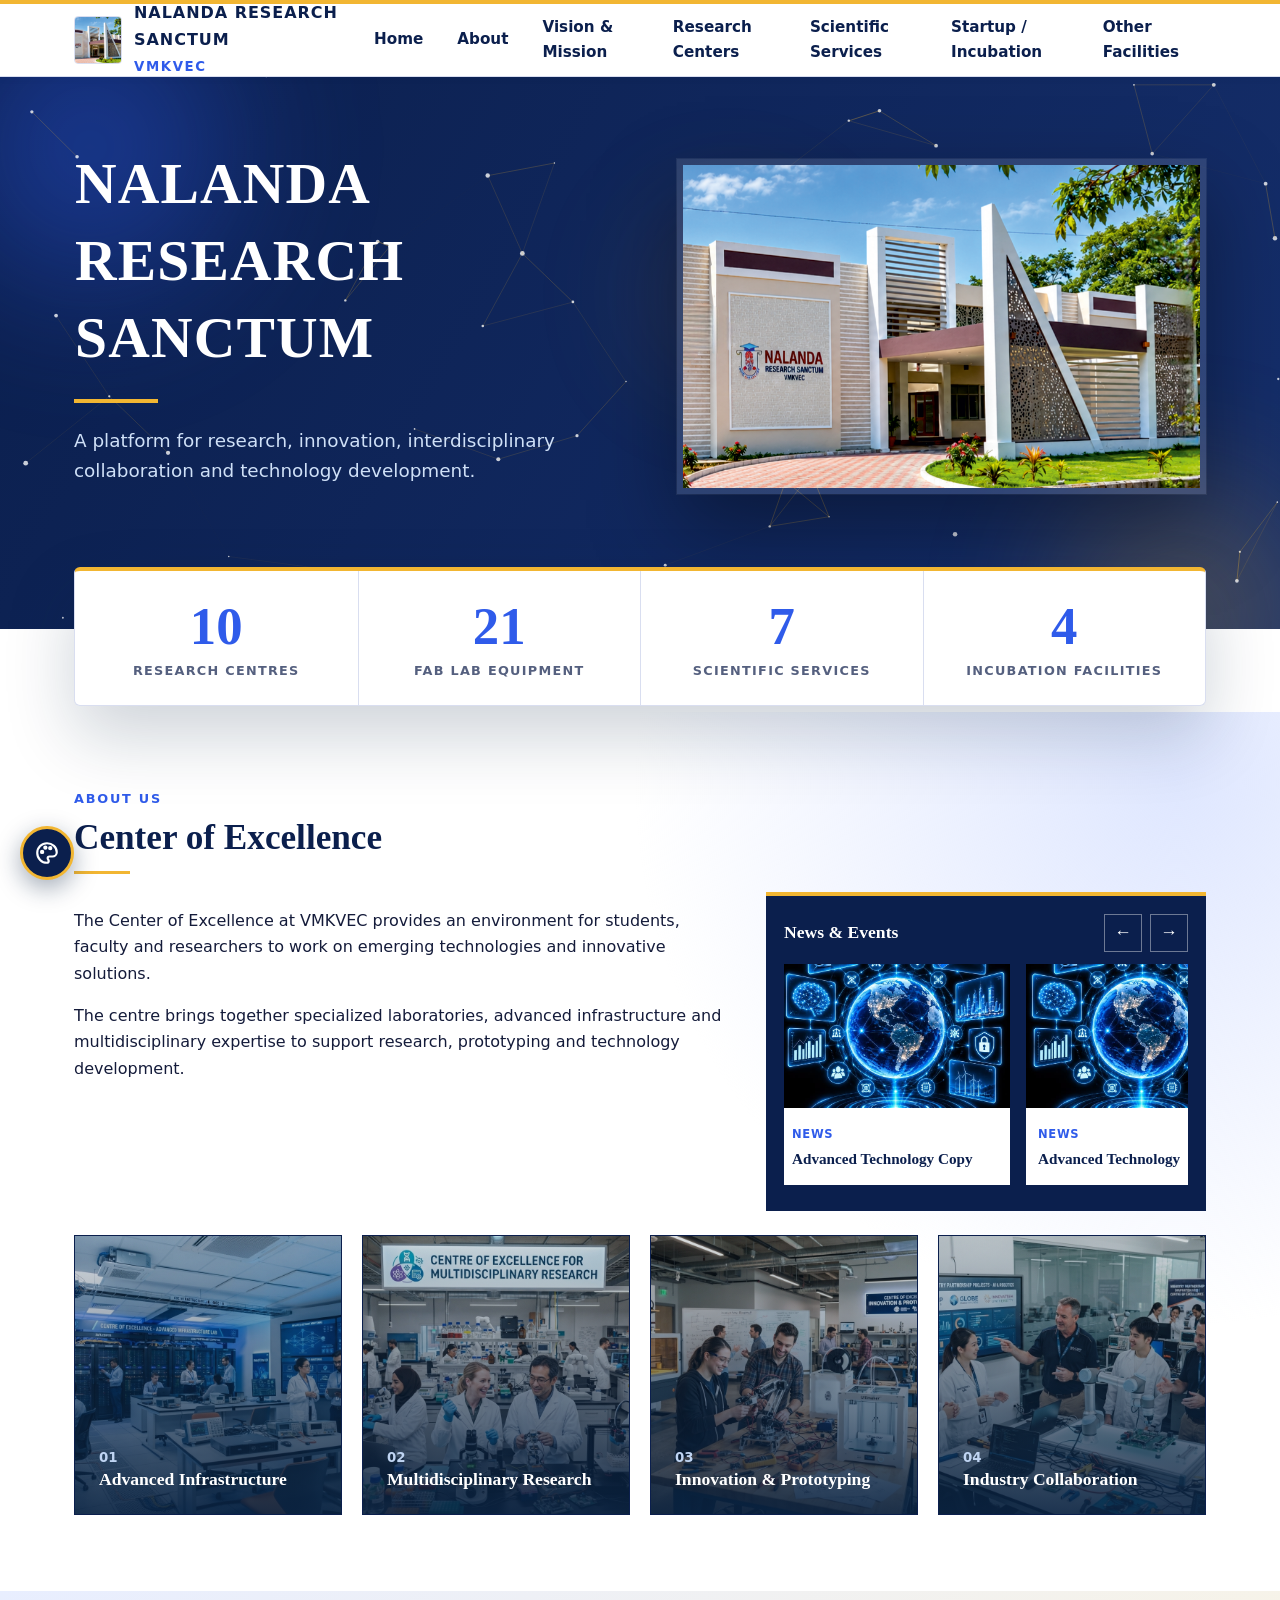
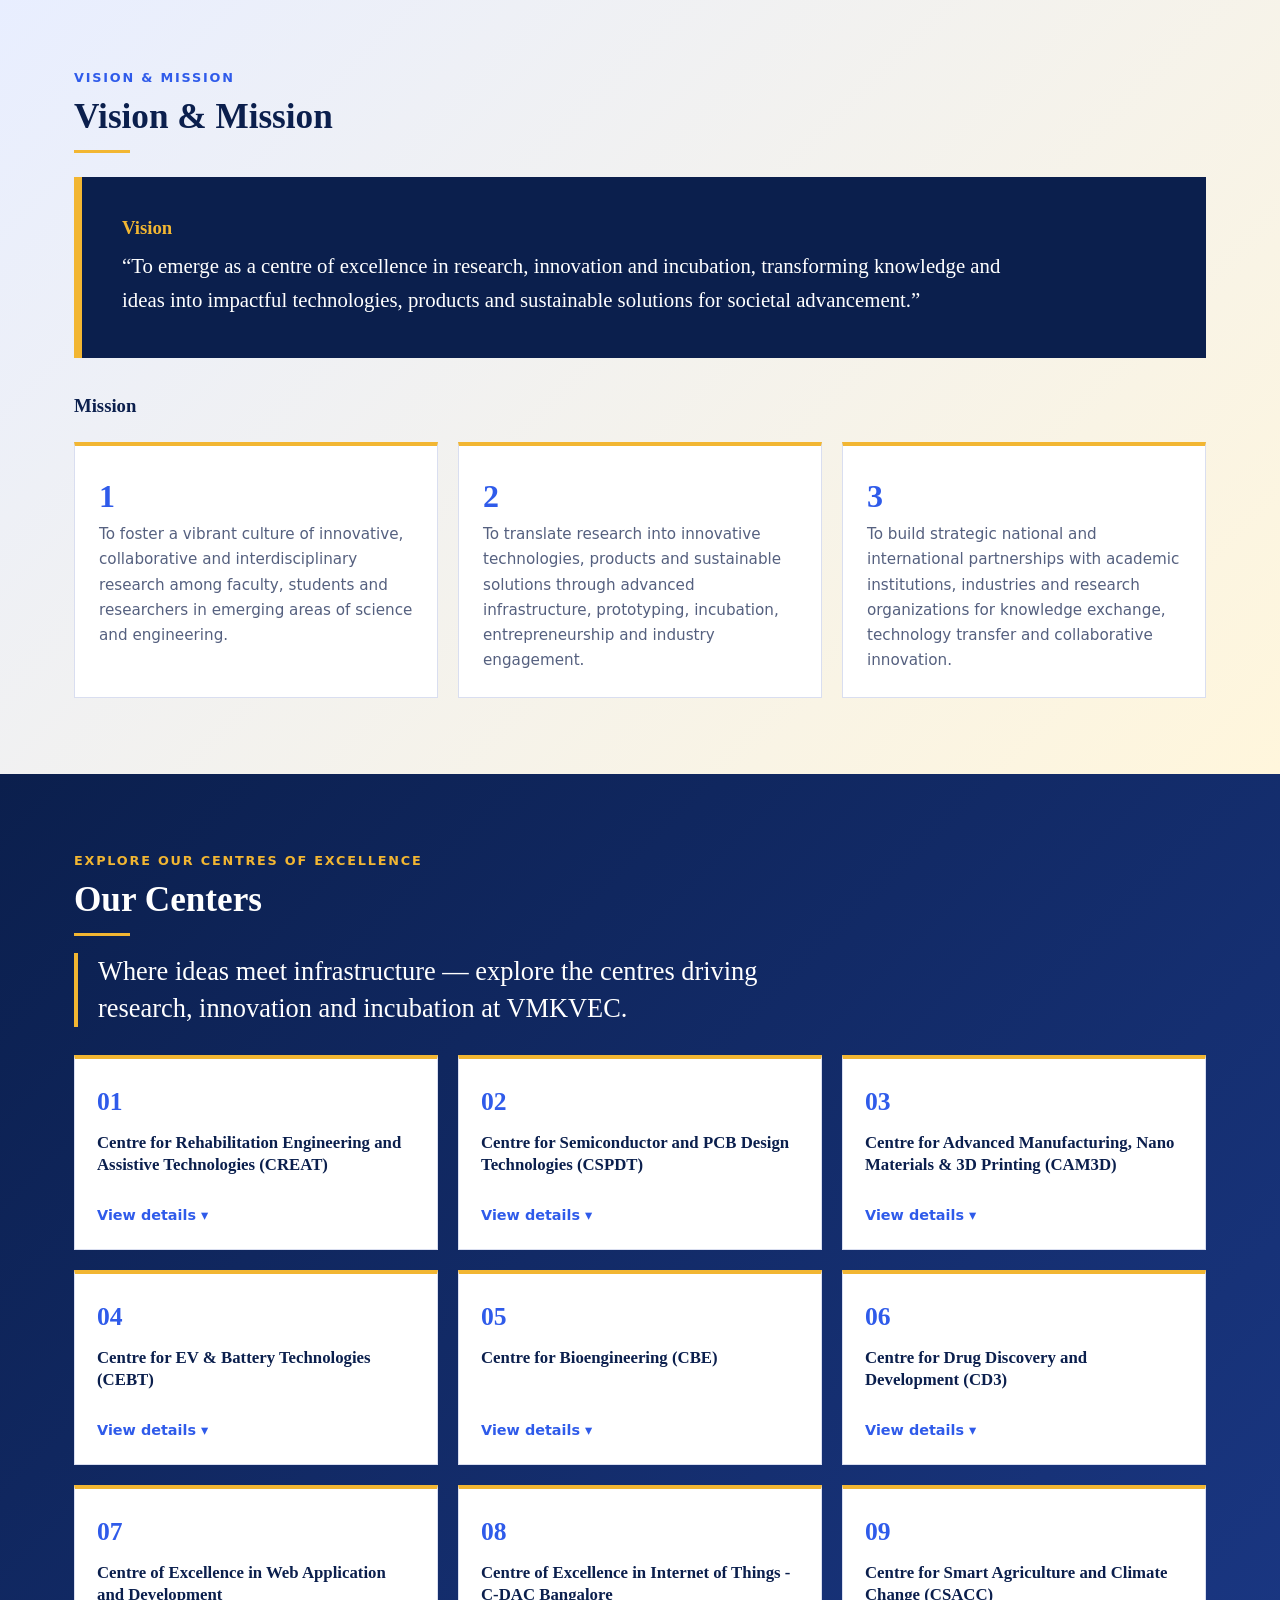
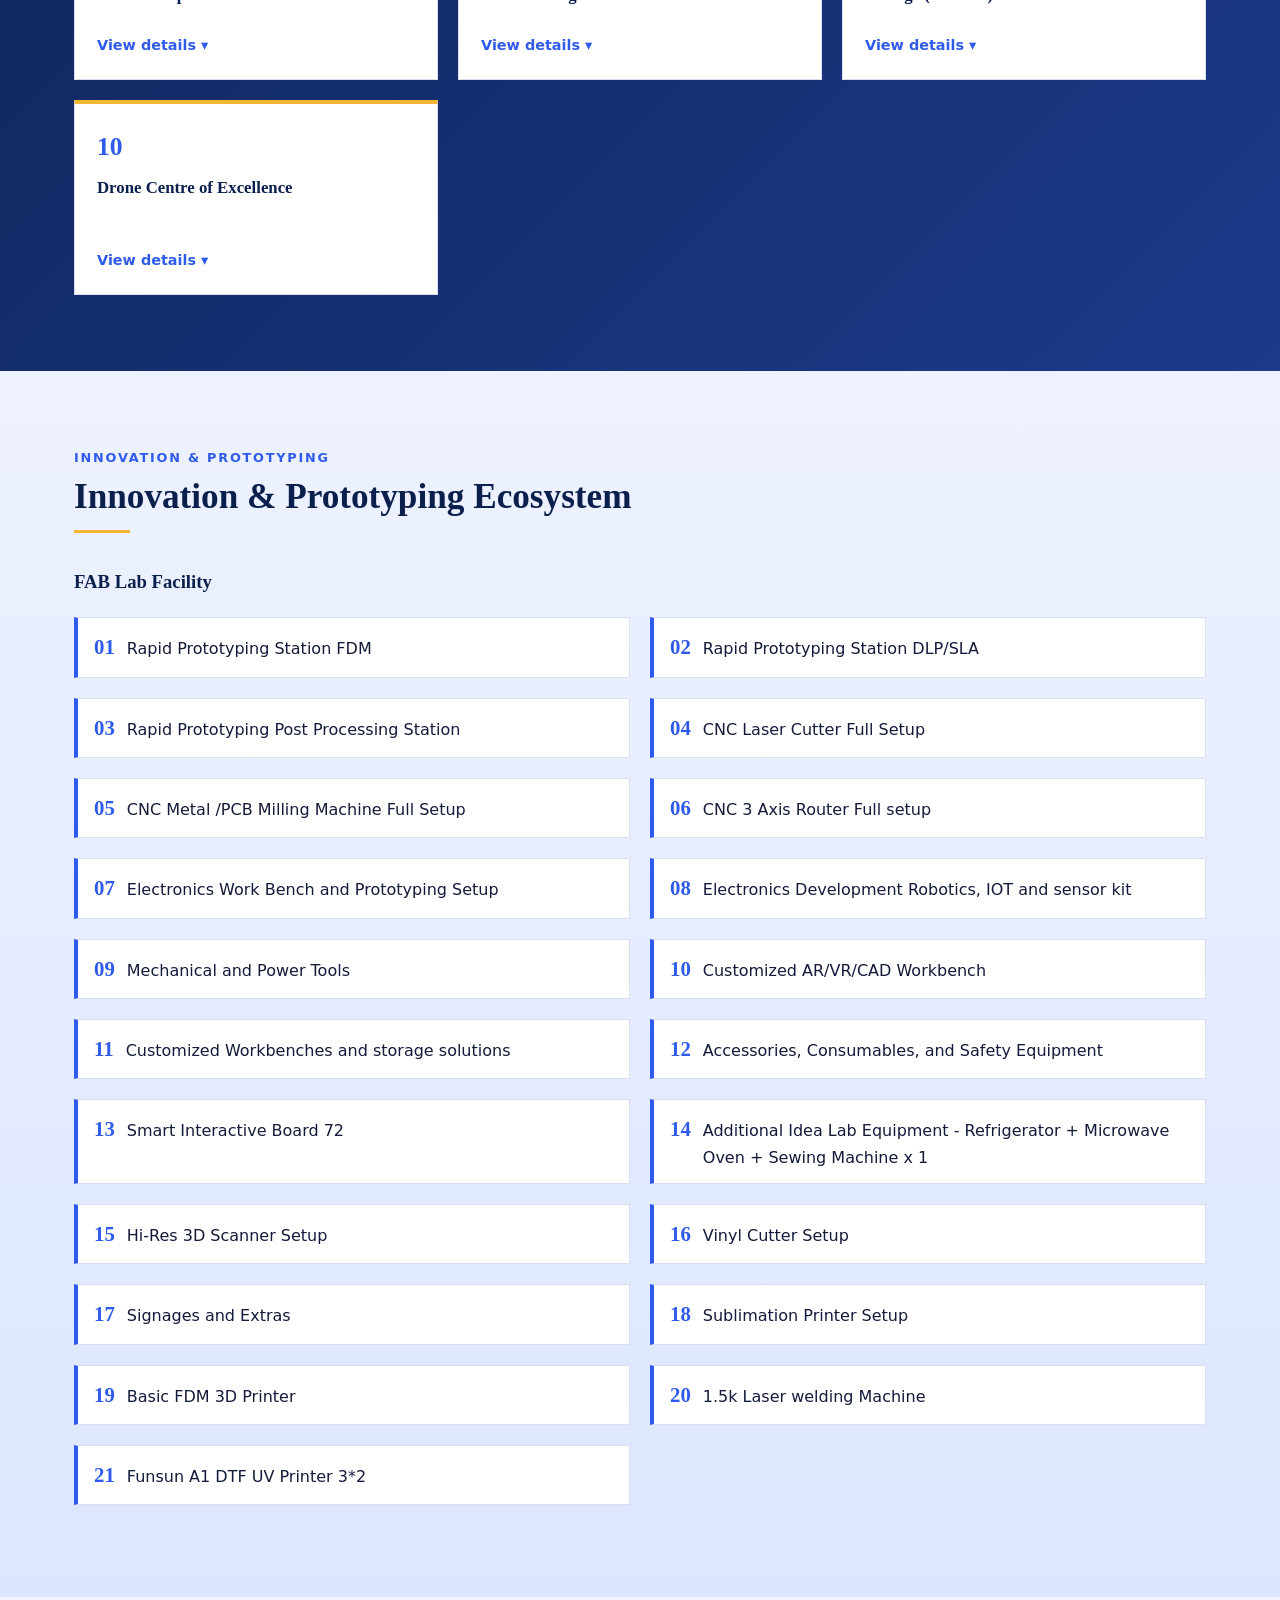
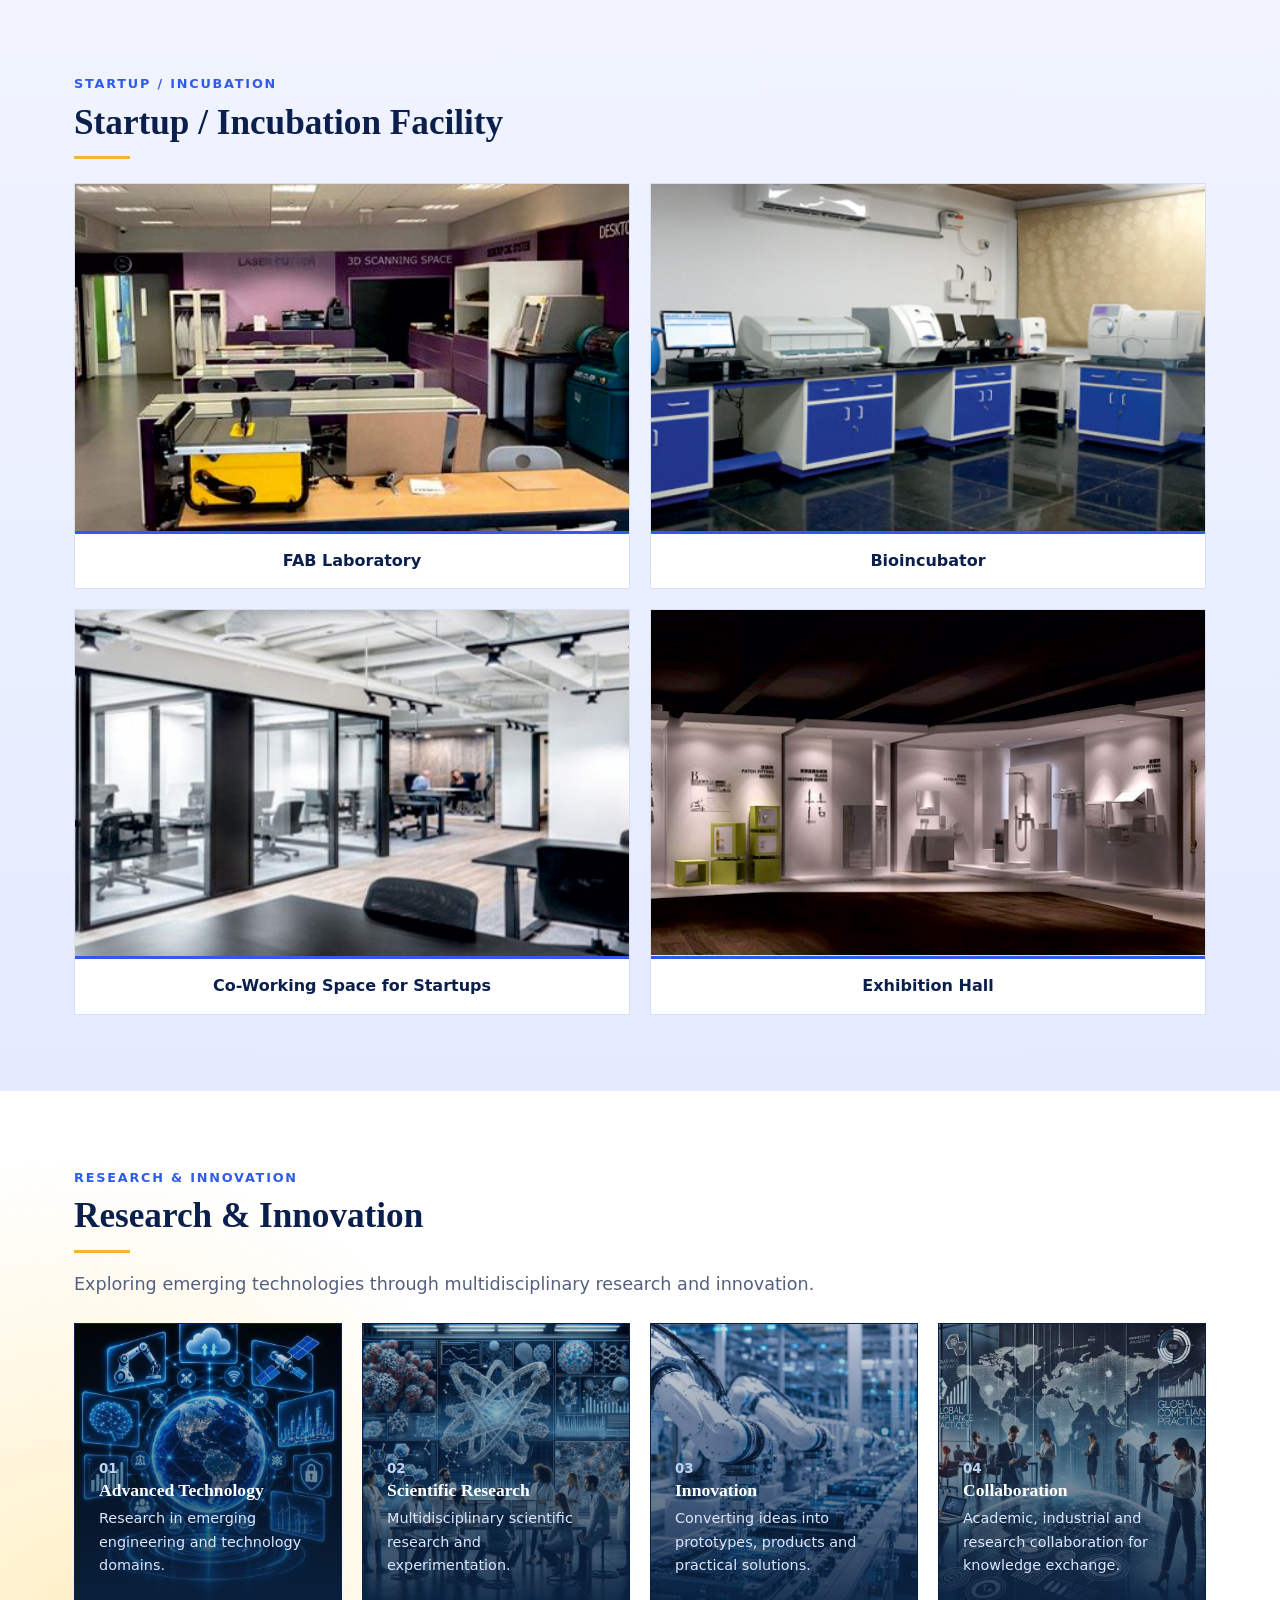
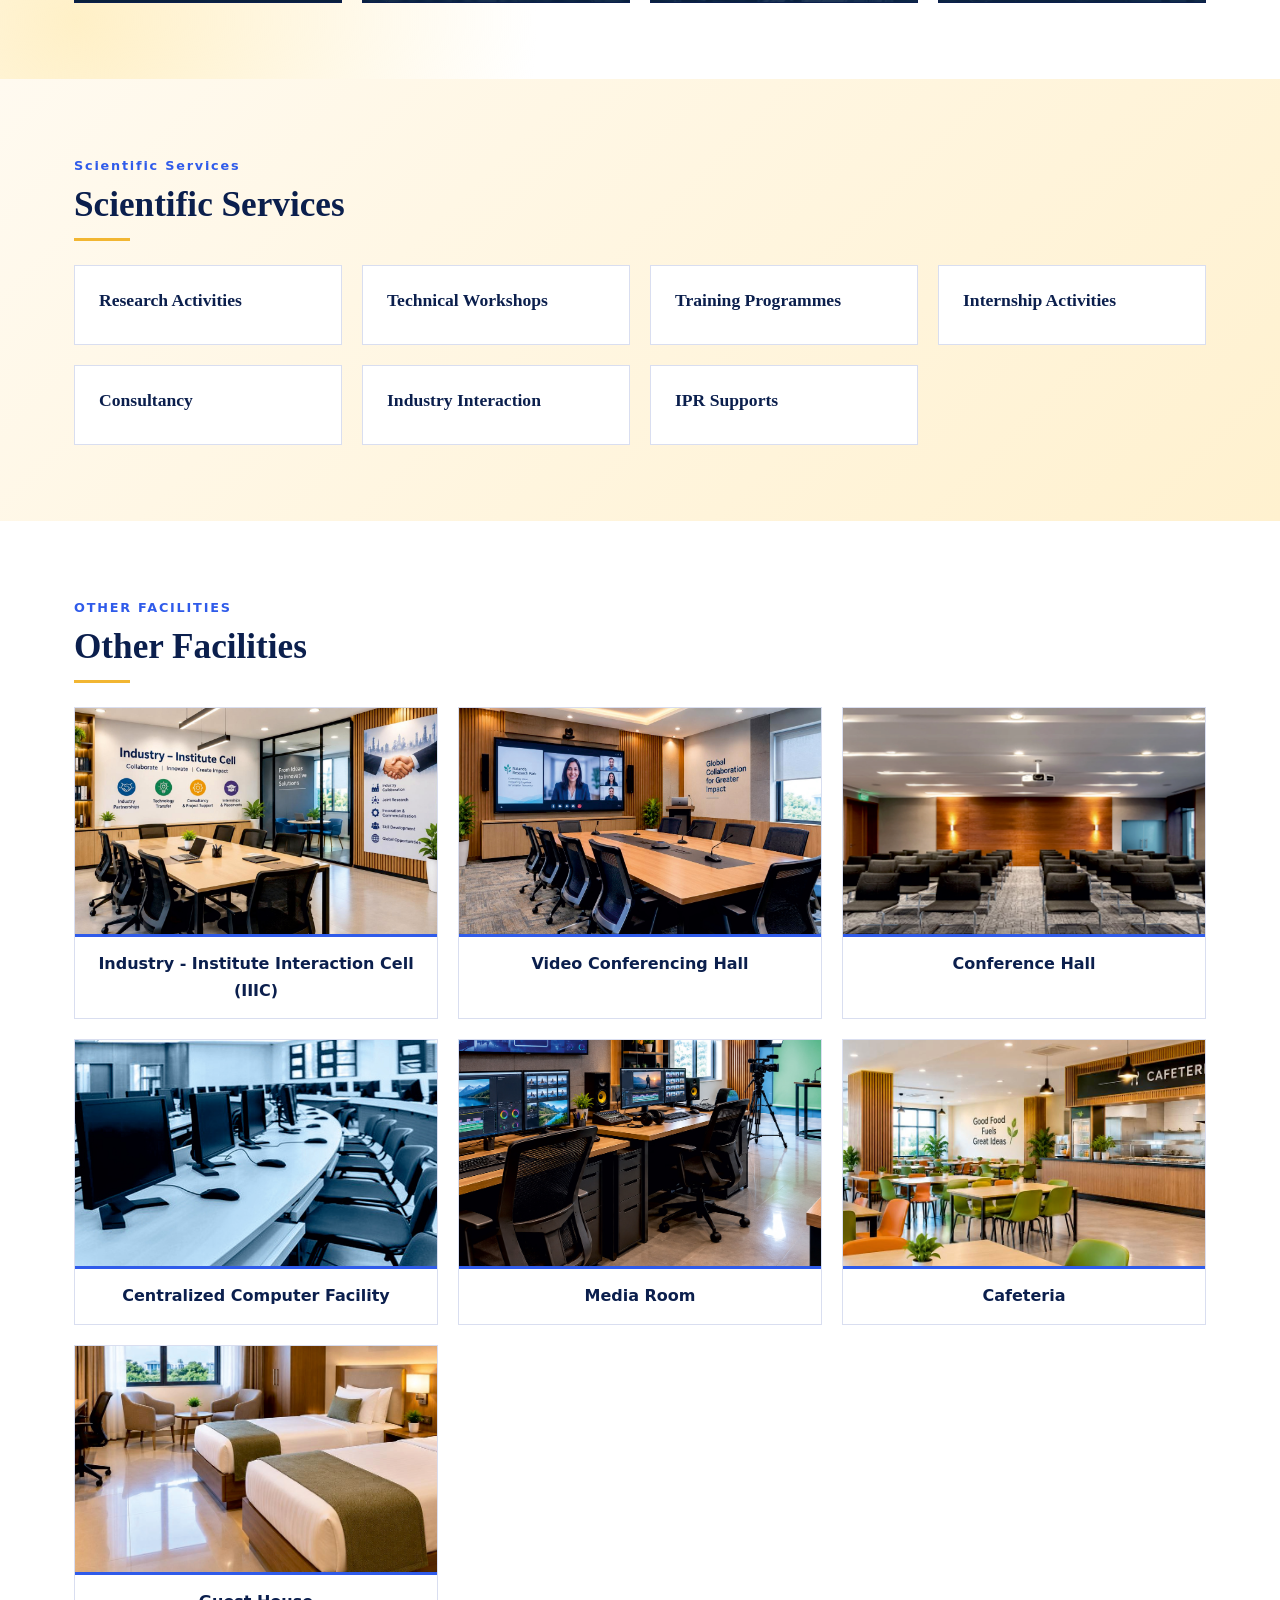
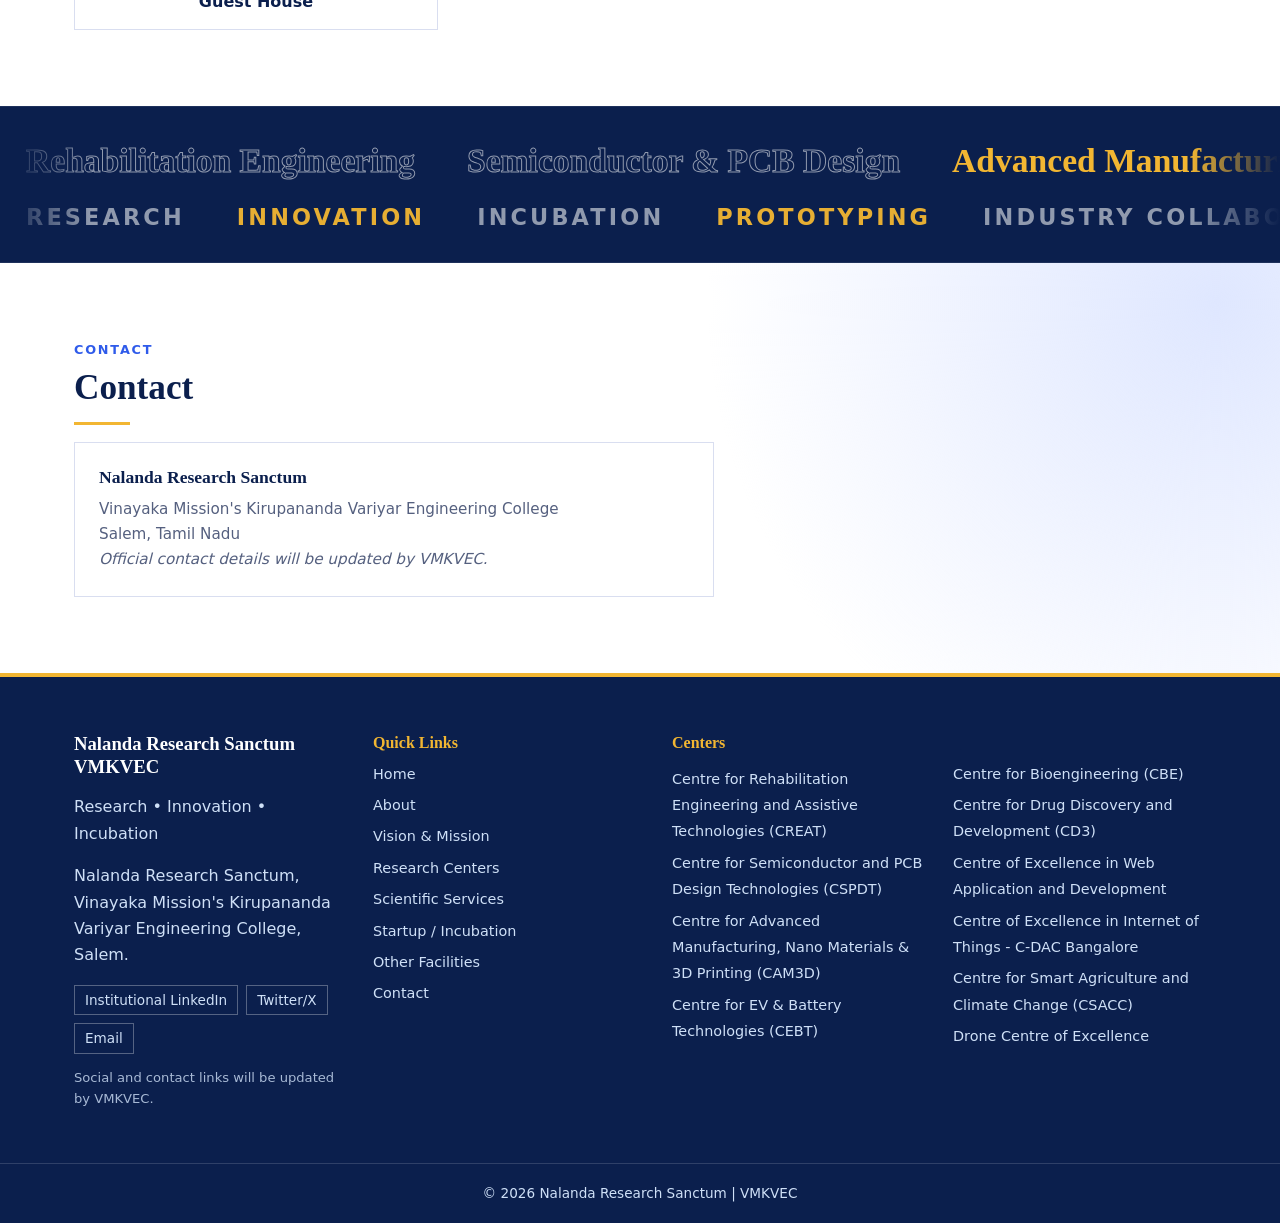
==== commit 3b8f758c: "updated code" ====
--- a/index.html
+++ b/index.html
@@ -1,16 +1,16 @@
 <!DOCTYPE html>
 <html lang="en"><head><meta charset="UTF-8"><meta name="viewport" content="width=device-width, initial-scale=1">
 <title>Nalanda Research Sanctum | VMKVEC</title><meta name="description" content="Center of Excellence, Vinayaka Mission's Kirupananda Variyar Engineering College - research, innovation and incubation.">
-<link rel="icon" href="logo.png"><link rel="stylesheet" href="style.css"><script src="news.js"></script><script src="script.js"></script><script src="chatbot.js" defer></script></head>
+<link rel="icon" href="logo.png"><link rel="stylesheet" href="style.css"><link rel="stylesheet" href="fx.css"><script src="news.js"></script><script src="script.js"></script><script src="fx.js"></script><script src="chatbot.js" defer></script></head>
 <body><a class="skip" href="#main">Skip to content</a>
 <header class="site-header"><div class="wrap bar">
 <a class="brand" href="index.html"><img src="logo.png" alt="VMKVEC logo"><span><b>NALANDA RESEARCH SANCTUM</b><small>VMKVEC</small></span></a>
 <input type="checkbox" id="nav-toggle" class="nav-toggle" aria-label="Open or close menu"><label for="nav-toggle" class="burger" aria-hidden="true"><i></i></label>
-<nav class="nav" aria-label="Main"><a href="index.html">Home</a><a href="index.html#about">About</a><a href="index.html#vision">Vision &amp; Mission</a><a href="index.html#laboratories">Research Centers</a><a href="index.html#events">Scientific Services</a><a href="index.html#startup">Startup / Incubation</a><a href="index.html#facilities">Other Facilities</a></nav></div></header><main id="main"><section class="hero"><div class="wrap hgrid"><div>
+<nav class="nav" aria-label="Main"><a href="index.html">Home</a><a href="index.html#about">About</a><a href="index.html#vision">Vision &amp; Mission</a><a href="index.html#laboratories">Research Centers</a><a href="index.html#events">Scientific Services</a><a href="index.html#startup">Startup / Incubation</a><a href="index.html#facilities">Other Facilities</a></nav></div></header><main id="main"><section class="hero hero-tall"><div class="wrap hgrid"><div>
 <h1>NALANDA RESEARCH SANCTUM</h1>
 <p class="lead">A platform for research, innovation, interdisciplinary collaboration and technology development.</p>
 </div>
-<figure class="hero-img"><img src="logo.png" alt="Nalanda Research Sanctum building, VMKVEC"></figure></div></section><section class="sec " id="about"><div class="wrap reveal"><p class="eyebrow">ABOUT US</p><h2>Center of Excellence</h2><div class="two"><div><p>The Center of Excellence at VMKVEC provides an environment for students, faculty and researchers to work on emerging technologies and innovative solutions.</p><p>The centre brings together specialized laboratories, advanced infrastructure and multidisciplinary expertise to support research, prototyping and technology development.</p></div><aside class="news" aria-label="News and Events"><div class="nhead"><h3>News &amp; Events</h3><div class="nctl"><button type="button" id="news-prev" aria-label="Previous news">&#8592;</button><button type="button" id="news-next" aria-label="Next news">&#8594;</button></div></div><div class="news-win" tabindex="0" aria-label="News and events - scroll sideways"><div class="news-track" id="news-track"></div></div><noscript><p class="note">News and events appear here when JavaScript is enabled.</p></noscript></aside></div><div class="grid g4"><article class="card feat feat-1"><small>01</small><h3>Advanced Infrastructure</h3></article><article class="card feat feat-2"><small>02</small><h3>Multidisciplinary Research</h3></article><article class="card feat feat-3"><small>03</small><h3>Innovation & Prototyping</h3></article><article class="card feat feat-4"><small>04</small><h3>Industry Collaboration</h3></article></div></div></section><section class="sec tint" id="vision"><div class="wrap reveal"><p class="eyebrow">VISION &amp; MISSION</p><h2>Vision &amp; Mission</h2><blockquote class="vision"><h3>Vision</h3><p>&ldquo;To emerge as a centre of excellence in research, innovation and incubation, transforming knowledge and ideas into impactful technologies, products and sustainable solutions for societal advancement.&rdquo;</p></blockquote><h3 class="sub">Mission</h3><div class="grid g3"><article class="card mis"><span class="num">1</span><p>To foster a vibrant culture of innovative, collaborative and interdisciplinary research among faculty, students and researchers in emerging areas of science and engineering.</p></article><article class="card mis"><span class="num">2</span><p>To translate research into innovative technologies, products and sustainable solutions through advanced infrastructure, prototyping, incubation, entrepreneurship and industry engagement.</p></article><article class="card mis"><span class="num">3</span><p>To build strategic national and international partnerships with academic institutions, industries and research organizations for knowledge exchange, technology transfer and collaborative innovation.</p></article></div></div></section><section class="sec " id="laboratories"><div class="wrap reveal"><p class="eyebrow">EXPLORE OUR CENTRES OF EXCELLENCE</p><h2>Our Centers</h2><p class="tagline">Where ideas meet infrastructure &mdash; explore the centres driving research, innovation and incubation at VMKVEC.</p><div class="cgrid"><details class="cbox"><summary><span class="num">01</span><span class="cn">Centre for Rehabilitation Engineering and Assistive Technologies (CREAT)</span><span class="cm">View details <i aria-hidden="true">&#9662;</i></span></summary><div class="cb"><p>Rehabilitation engineering and assistive technology for assessment, therapy, mobility and functional recovery.</p><ul class="tags"><li>Rehabilitation Engineering</li><li>Assistive Technologies</li><li>Movement and Functional Assessment</li><li>Virtual Rehabilitation</li><li>Human Performance Analysis</li></ul><h4>Equipment & Facilities</h4><ul class="eqs"><li>Rehametrics - Pro Physical Virtual Rehabilitation Solutions</li><li>Ropods - Spot - Reach True Flash-Reflex Training System</li><li>Balance Assessment System - Btracks&trade; Balance Plate</li><li>EMG Biofeedback - Joint Mobility & Muscle Function</li></ul><a class="btn dark" href="labs/rehabilitation/rehabilitation.html">Open full centre page &rarr;</a></div></details><details class="cbox"><summary><span class="num">02</span><span class="cn">Centre for Semiconductor and PCB Design Technologies (CSPDT)</span><span class="cm">View details <i aria-hidden="true">&#9662;</i></span></summary><div class="cb"><p>Facilities for electronic hardware development, PCB prototyping, assembly and semiconductor-oriented design activities.</p><ul class="tags"><li>PCB Design and Prototyping</li><li>Electronic Hardware Development</li><li>SMT Assembly</li><li>Semiconductor Technology</li><li>Embedded Electronics</li></ul><h4>Equipment & Facilities</h4><ul class="eqs"><li>PCB Prototyping Machine with Complete Setup</li><li>ESD Mat With Fitting Accessories for 400 Sq ft.</li><li>SMTMATE - 4 Head Pick & Place Machine</li></ul><a class="btn dark" href="labs/semiconductor/semiconductor.html">Open full centre page &rarr;</a></div></details><details class="cbox"><summary><span class="num">03</span><span class="cn">Centre for Advanced Manufacturing, Nano Materials & 3D Printing (CAM3D)</span><span class="cm">View details <i aria-hidden="true">&#9662;</i></span></summary><div class="cb"><p>Advanced manufacturing, additive manufacturing, composite processing, material characterization and testing facilities.</p><ul class="tags"><li>Additive Manufacturing</li><li>3D Printing</li><li>Nano Materials</li><li>Composite Manufacturing</li><li>Material Testing and Characterization</li></ul><h4>Equipment & Facilities</h4><ul class="eqs"><li>FDM 3D Machine - Bambu Lab H2D</li><li>ELEGOO Jupiter 2 3D Printer</li><li>Liquid Based Washing & Curing Machine</li><li>Probe Sonicator</li><li>High Accuracy Shore D Durometer with Stand (Analog) - Insize</li><li>Impact Testing Machine (Digital) Charpy & Izod</li><li>Pin on Disc Friction & Wear Test Rig as per ASTM G 99</li><li>Computerized Universal Testing Machine (Capacity 100KN)</li><li>Vacuum Bag Moulding</li><li>Composite Moulding Press - 10 Ton</li></ul><a class="btn dark" href="labs/manufacturing/manufacturing.html">Open full centre page &rarr;</a></div></details><details class="cbox"><summary><span class="num">04</span><span class="cn">Centre for EV & Battery Technologies (CEBT)</span><span class="cm">View details <i aria-hidden="true">&#9662;</i></span></summary><div class="cb"><p>Facilities supporting electric vehicle systems, battery testing, charging/discharging and motor-controller studies.</p><ul class="tags"><li>Electric Vehicle Technology</li><li>Battery Testing</li><li>Motor and Controller Systems</li><li>EV Powertrain Studies</li><li>Charging and Discharging Analysis</li></ul><h4>Equipment & Facilities</h4><ul class="eqs"><li>Battery, Charger & Discharger Test Setup</li><li>EV Mid-drive Motors & Controllers</li><li>Test & Control Accessories (Drive, Motor, Vehicle Testing)</li><li>Complete Electric Vehicle (Two-Wheeler)</li></ul><a class="btn dark" href="labs/ev-battery/ev-battery.html">Open full centre page &rarr;</a></div></details><details class="cbox"><summary><span class="num">05</span><span class="cn">Centre for Bioengineering (CBE)</span><span class="cm">View details <i aria-hidden="true">&#9662;</i></span></summary><div class="cb"><p>Laboratory infrastructure for biological experimentation, molecular biology, microbiology and bioengineering research.</p><ul class="tags"><li>Bioengineering</li><li>Molecular Biology</li><li>Microbiology</li><li>Biotechnology Experiments</li><li>Biological Sample Analysis</li></ul><h4>Equipment & Facilities</h4><ul class="eqs"><li>Autoclave</li><li>Bacteriological Incubator</li><li>Microcentrifuge</li><li>Refrigerated Centrifuge</li><li>Digital Balance</li><li>Digital Water Bath</li><li>DNA Electrophoresis Unit</li><li>Gradient PCR Thermal Cycler</li><li>SDS-PAGE Electrophoresis Unit</li><li>Gel Documentation System</li><li>Laminar Air Flow Chamber</li></ul><a class="btn dark" href="labs/bioengineering/bioengineering.html">Open full centre page &rarr;</a></div></details><details class="cbox"><summary><span class="num">06</span><span class="cn">Centre for Drug Discovery and Development (CD3)</span><span class="cm">View details <i aria-hidden="true">&#9662;</i></span></summary><div class="cb"><p>Analytical and experimental facilities supporting drug discovery, characterization and development-oriented research.</p><ul class="tags"><li>Drug Discovery</li><li>Analytical Characterization</li><li>Spectroscopy</li><li>Particle Analysis</li><li>Formulation-Oriented Studies</li></ul><h4>Equipment & Facilities</h4><ul class="eqs"><li>Particle Size Analyzer</li><li>UV-Visible Spectrometer</li><li>Fluorescence Spectrometer</li><li>Ultrasonic Bath</li><li>Muffle Furnace</li><li>Magnetic Stirrer with Hot Plate</li></ul><a class="btn dark" href="labs/drug-discovery/drug-discovery.html">Open full centre page &rarr;</a></div></details><details class="cbox"><summary><span class="num">07</span><span class="cn">Centre of Excellence in Web Application and Development</span><span class="cm">View details <i aria-hidden="true">&#9662;</i></span></summary><div class="cb"><p>A software development centre for web applications, digital platforms, full-stack development and technology projects.</p><ul class="tags"><li>Web Application Development</li><li>Full-Stack Development</li><li>Software Engineering</li><li>Cloud and Deployment Technologies</li><li>Digital Platforms</li></ul><h4>Facilities</h4><ul class="eqs"><li>High-performance Development Workstations</li><li>Development Infrastructure</li><li>Data Storage Facilities</li><li>Software Development Tools</li></ul><a class="btn dark" href="labs/web-development/web-development.html">Open full centre page &rarr;</a></div></details><details class="cbox"><summary><span class="num">08</span><span class="cn">Centre of Excellence in Internet of Things - C-DAC Bangalore</span><span class="cm">View details <i aria-hidden="true">&#9662;</i></span></summary><div class="cb"><p>An IoT-focused centre for connected systems, sensing, communication, embedded development and smart applications.</p><ul class="tags"><li>Internet of Things</li><li>Sensor Networks</li><li>Embedded Systems</li><li>Connected Devices</li><li>IoT Communication</li></ul><h4>Facilities</h4><ul class="eqs"><li>IoT Sensor Kits</li><li>Development Boards</li><li>Sensor Modules</li><li>Communication Modules</li></ul><a class="btn dark" href="labs/iot/iot.html">Open full centre page &rarr;</a></div></details><details class="cbox"><summary><span class="num">09</span><span class="cn">Centre for Smart Agriculture and Climate Change (CSACC)</span><span class="cm">View details <i aria-hidden="true">&#9662;</i></span></summary><div class="cb"><p>Facilities and activities focused on smart agriculture, environmental monitoring, climate-aware systems and precision farming.</p><ul class="tags"><li>Smart Agriculture</li><li>Precision Agriculture</li><li>Climate Monitoring</li><li>Environmental Sensing</li><li>Agricultural Data Analysis</li></ul><h4>Equipment & Facilities</h4><ul class="eqs"><li>IoT Sensor Kits</li><li>Automatic Weather Station</li><li>Precision Agriculture Drone</li><li>Soil & Water Testing Kit</li><li>High-Performance Workstation</li><li>Data Storage Server</li><li>Licensed Software Tools - GIS & climate modeling</li></ul><a class="btn dark" href="labs/smart-agriculture/smart-agriculture.html">Open full centre page &rarr;</a></div></details><details class="cbox"><summary><span class="num">10</span><span class="cn">Drone Centre of Excellence</span><span class="cm">View details <i aria-hidden="true">&#9662;</i></span></summary><div class="cb"><p>A dedicated centre for drone applications, aerial data collection, precision agriculture and technology development.</p><ul class="tags"><li>Drone Technology</li><li>Aerial Data Collection</li><li>Precision Agriculture</li><li>Drone-Based Inspection</li><li>Geospatial Applications</li></ul><h4>Facilities</h4><ul class="eqs"><li>Precision Agriculture Drone</li><li>High-performance Workstations</li><li>Data Storage Facilities</li></ul><a class="btn dark" href="labs/drone/drone.html">Open full centre page &rarr;</a></div></details></div></div></section><section class="sec tint" id="innovation"><div class="wrap reveal"><p class="eyebrow">INNOVATION &amp; PROTOTYPING</p><h2>Innovation &amp; Prototyping Ecosystem</h2><h3 class="sub">FAB Lab Facility</h3><ol class="eq grid g2"><li><span class="num">01</span>Rapid Prototyping Station FDM</li><li><span class="num">02</span>Rapid Prototyping Station DLP/SLA</li><li><span class="num">03</span>Rapid Prototyping Post Processing Station</li><li><span class="num">04</span>CNC Laser Cutter Full Setup</li><li><span class="num">05</span>CNC Metal /PCB Milling Machine Full Setup</li><li><span class="num">06</span>CNC 3 Axis Router Full setup</li><li><span class="num">07</span>Electronics Work Bench and Prototyping Setup</li><li><span class="num">08</span>Electronics Development Robotics, IOT and sensor kit</li><li><span class="num">09</span>Mechanical and Power Tools</li><li><span class="num">10</span>Customized AR/VR/CAD Workbench</li><li><span class="num">11</span>Customized Workbenches and storage solutions</li><li><span class="num">12</span>Accessories, Consumables, and Safety Equipment</li><li><span class="num">13</span>Smart Interactive Board 72</li><li><span class="num">14</span>Additional Idea Lab Equipment - Refrigerator + Microwave Oven + Sewing Machine x 1</li><li><span class="num">15</span>Hi-Res 3D Scanner Setup</li><li><span class="num">16</span>Vinyl Cutter Setup</li><li><span class="num">17</span>Signages and Extras</li><li><span class="num">18</span>Sublimation Printer Setup</li><li><span class="num">19</span>Basic FDM 3D Printer</li><li><span class="num">20</span>1.5k Laser welding Machine</li><li><span class="num">21</span>Funsun A1 DTF UV Printer 3*2</li></ol></div></section><section class="sec tint" id="startup"><div class="wrap reveal"><p class="eyebrow">STARTUP / INCUBATION</p><h2>Startup / Incubation Facility</h2><div class="grid g2"><figure class="fac"><div class="fimg"><img src="startup-incubation/FAB_Laboratory.jpg" alt="FAB Laboratory" loading="lazy" data-base="startup-incubation/FAB_Laboratory"></div><figcaption>FAB Laboratory</figcaption></figure><figure class="fac"><div class="fimg"><img src="startup-incubation/Bioincubator.jpg" alt="Bioincubator" loading="lazy" data-base="startup-incubation/Bioincubator"></div><figcaption>Bioincubator</figcaption></figure><figure class="fac"><div class="fimg"><img src="startup-incubation/Co_working_Space.jpg" alt="Co-Working Space for Startups" loading="lazy" data-base="startup-incubation/Co_working_Space"></div><figcaption>Co-Working Space for Startups</figcaption></figure><figure class="fac"><div class="fimg"><img src="startup-incubation/Exhibition_Hall.jpg" alt="Exhibition Hall" loading="lazy" data-base="startup-incubation/Exhibition_Hall"></div><figcaption>Exhibition Hall</figcaption></figure></div></div></section><section class="sec " id="research"><div class="wrap reveal"><p class="eyebrow">RESEARCH &amp; INNOVATION</p><h2>Research &amp; Innovation</h2><p class="lead2">Exploring emerging technologies through multidisciplinary research and innovation.</p><div class="grid g4"><article class="card feat rfeat-1"><small>01</small><h3>Advanced Technology</h3><p>Research in emerging engineering and technology domains.</p></article><article class="card feat rfeat-2"><small>02</small><h3>Scientific Research</h3><p>Multidisciplinary scientific research and experimentation.</p></article><article class="card feat rfeat-3"><small>03</small><h3>Innovation</h3><p>Converting ideas into prototypes, products and practical solutions.</p></article><article class="card feat rfeat-4"><small>04</small><h3>Collaboration</h3><p>Academic, industrial and research collaboration for knowledge exchange.</p></article></div></div></section><section class="sec " id="events"><div class="wrap reveal"><p class="eyebrow">Scientific Services</p><h2>Scientific Services</h2><div class="grid g4"><article class="card"><h3>Research Activities</h3></article><article class="card"><h3>Technical Workshops</h3></article><article class="card"><h3>Training Programmes</h3></article><article class="card"><h3>Internship Activities</h3></article><article class="card"><h3>Consultancy</h3></article><article class="card"><h3>Industry Interaction</h3></article><article class="card"><h3>IPR Supports</h3></article></div></div></section><section class="sec " id="facilities"><div class="wrap reveal"><p class="eyebrow">OTHER FACILITIES</p><h2>Other Facilities</h2><div class="grid g3"><figure class="fac"><div class="fimg"><img src="other-facilities/Industry_Institute_Interaction_Cell.jpg" alt="Industry - Institute Interaction Cell (IIIC)" loading="lazy" data-base="other-facilities/Industry_Institute_Interaction_Cell"></div><figcaption>Industry - Institute Interaction Cell (IIIC)</figcaption></figure><figure class="fac"><div class="fimg"><img src="other-facilities/Video_Conferencing_Hall.jpg" alt="Video Conferencing Hall" loading="lazy" data-base="other-facilities/Video_Conferencing_Hall"></div><figcaption>Video Conferencing Hall</figcaption></figure><figure class="fac"><div class="fimg"><img src="other-facilities/Conference_Hall.jpg" alt="Conference Hall" loading="lazy" data-base="other-facilities/Conference_Hall"></div><figcaption>Conference Hall</figcaption></figure><figure class="fac"><div class="fimg"><img src="other-facilities/Centralized_Computer_Facility.jpg" alt="Centralized Computer Facility" loading="lazy" data-base="other-facilities/Centralized_Computer_Facility"></div><figcaption>Centralized Computer Facility</figcaption></figure><figure class="fac"><div class="fimg"><img src="other-facilities/Media_Room.jpg" alt="Media Room" loading="lazy" data-base="other-facilities/Media_Room"></div><figcaption>Media Room</figcaption></figure><figure class="fac"><div class="fimg"><img src="other-facilities/Cafeteria.jpg" alt="Cafeteria" loading="lazy" data-base="other-facilities/Cafeteria"></div><figcaption>Cafeteria</figcaption></figure><figure class="fac"><div class="fimg"><img src="other-facilities/Guest_House.jpg" alt="Guest House" loading="lazy" data-base="other-facilities/Guest_House"></div><figcaption>Guest House</figcaption></figure></div></div></section><section class="sec " id="contact"><div class="wrap reveal"><p class="eyebrow">CONTACT</p><h2>Contact</h2><address class="card contact"><h3>Nalanda Research Sanctum</h3><p>Vinayaka Mission's Kirupananda Variyar Engineering College</p><p>Salem, Tamil Nadu</p><p class="note">Official contact details will be updated by VMKVEC.</p></address></div></section></main><footer class="site-footer"><div class="wrap fgrid">
+<figure class="hero-img"><img src="logo.png" alt="Nalanda Research Sanctum building, VMKVEC"></figure></div></section><section class="fx-stats" aria-label="At a glance"><div class="wrap"><div class="fx-stats-grid"><div class="fx-stat"><b data-count="10">10</b><span>Research Centres</span></div><div class="fx-stat"><b data-count="21">21</b><span>FAB Lab Equipment</span></div><div class="fx-stat"><b data-count="7">7</b><span>Scientific Services</span></div><div class="fx-stat"><b data-count="4">4</b><span>Incubation Facilities</span></div></div></div></section><section class="sec " id="about"><div class="wrap reveal"><p class="eyebrow">ABOUT US</p><h2>Center of Excellence</h2><div class="two"><div><p>The Center of Excellence at VMKVEC provides an environment for students, faculty and researchers to work on emerging technologies and innovative solutions.</p><p>The centre brings together specialized laboratories, advanced infrastructure and multidisciplinary expertise to support research, prototyping and technology development.</p></div><aside class="news" aria-label="News and Events"><div class="nhead"><h3>News &amp; Events</h3><div class="nctl"><button type="button" id="news-prev" aria-label="Previous news">&#8592;</button><button type="button" id="news-next" aria-label="Next news">&#8594;</button></div></div><div class="news-win" tabindex="0" aria-label="News and events - scroll sideways"><div class="news-track" id="news-track"></div></div><noscript><p class="note">News and events appear here when JavaScript is enabled.</p></noscript></aside></div><div class="grid g4"><article class="card feat feat-1"><small>01</small><h3>Advanced Infrastructure</h3></article><article class="card feat feat-2"><small>02</small><h3>Multidisciplinary Research</h3></article><article class="card feat feat-3"><small>03</small><h3>Innovation & Prototyping</h3></article><article class="card feat feat-4"><small>04</small><h3>Industry Collaboration</h3></article></div></div></section><section class="sec tint" id="vision"><div class="wrap reveal"><p class="eyebrow">VISION &amp; MISSION</p><h2>Vision &amp; Mission</h2><blockquote class="vision"><h3>Vision</h3><p>&ldquo;To emerge as a centre of excellence in research, innovation and incubation, transforming knowledge and ideas into impactful technologies, products and sustainable solutions for societal advancement.&rdquo;</p></blockquote><h3 class="sub">Mission</h3><div class="grid g3"><article class="card mis"><span class="num">1</span><p>To foster a vibrant culture of innovative, collaborative and interdisciplinary research among faculty, students and researchers in emerging areas of science and engineering.</p></article><article class="card mis"><span class="num">2</span><p>To translate research into innovative technologies, products and sustainable solutions through advanced infrastructure, prototyping, incubation, entrepreneurship and industry engagement.</p></article><article class="card mis"><span class="num">3</span><p>To build strategic national and international partnerships with academic institutions, industries and research organizations for knowledge exchange, technology transfer and collaborative innovation.</p></article></div></div></section><section class="sec " id="laboratories"><div class="wrap reveal"><p class="eyebrow">EXPLORE OUR CENTRES OF EXCELLENCE</p><h2>Our Centers</h2><p class="tagline">Where ideas meet infrastructure &mdash; explore the centres driving research, innovation and incubation at VMKVEC.</p><div class="cgrid"><details class="cbox"><summary><span class="num">01</span><span class="cn">Centre for Rehabilitation Engineering and Assistive Technologies (CREAT)</span><span class="cm">View details <i aria-hidden="true">&#9662;</i></span></summary><div class="cb"><p>Rehabilitation engineering and assistive technology for assessment, therapy, mobility and functional recovery.</p><ul class="tags"><li>Rehabilitation Engineering</li><li>Assistive Technologies</li><li>Movement and Functional Assessment</li><li>Virtual Rehabilitation</li><li>Human Performance Analysis</li></ul><h4>Equipment & Facilities</h4><ul class="eqs"><li>Rehametrics - Pro Physical Virtual Rehabilitation Solutions</li><li>Ropods - Spot - Reach True Flash-Reflex Training System</li><li>Balance Assessment System - Btracks&trade; Balance Plate</li><li>EMG Biofeedback - Joint Mobility & Muscle Function</li></ul><a class="btn dark" href="labs/rehabilitation/rehabilitation.html">Open full centre page &rarr;</a></div></details><details class="cbox"><summary><span class="num">02</span><span class="cn">Centre for Semiconductor and PCB Design Technologies (CSPDT)</span><span class="cm">View details <i aria-hidden="true">&#9662;</i></span></summary><div class="cb"><p>Facilities for electronic hardware development, PCB prototyping, assembly and semiconductor-oriented design activities.</p><ul class="tags"><li>PCB Design and Prototyping</li><li>Electronic Hardware Development</li><li>SMT Assembly</li><li>Semiconductor Technology</li><li>Embedded Electronics</li></ul><h4>Equipment & Facilities</h4><ul class="eqs"><li>PCB Prototyping Machine with Complete Setup</li><li>ESD Mat With Fitting Accessories for 400 Sq ft.</li><li>SMTMATE - 4 Head Pick & Place Machine</li></ul><a class="btn dark" href="labs/semiconductor/semiconductor.html">Open full centre page &rarr;</a></div></details><details class="cbox"><summary><span class="num">03</span><span class="cn">Centre for Advanced Manufacturing, Nano Materials & 3D Printing (CAM3D)</span><span class="cm">View details <i aria-hidden="true">&#9662;</i></span></summary><div class="cb"><p>Advanced manufacturing, additive manufacturing, composite processing, material characterization and testing facilities.</p><ul class="tags"><li>Additive Manufacturing</li><li>3D Printing</li><li>Nano Materials</li><li>Composite Manufacturing</li><li>Material Testing and Characterization</li></ul><h4>Equipment & Facilities</h4><ul class="eqs"><li>FDM 3D Machine - Bambu Lab H2D</li><li>ELEGOO Jupiter 2 3D Printer</li><li>Liquid Based Washing & Curing Machine</li><li>Probe Sonicator</li><li>High Accuracy Shore D Durometer with Stand (Analog) - Insize</li><li>Impact Testing Machine (Digital) Charpy & Izod</li><li>Pin on Disc Friction & Wear Test Rig as per ASTM G 99</li><li>Computerized Universal Testing Machine (Capacity 100KN)</li><li>Vacuum Bag Moulding</li><li>Composite Moulding Press - 10 Ton</li></ul><a class="btn dark" href="labs/manufacturing/manufacturing.html">Open full centre page &rarr;</a></div></details><details class="cbox"><summary><span class="num">04</span><span class="cn">Centre for EV & Battery Technologies (CEBT)</span><span class="cm">View details <i aria-hidden="true">&#9662;</i></span></summary><div class="cb"><p>Facilities supporting electric vehicle systems, battery testing, charging/discharging and motor-controller studies.</p><ul class="tags"><li>Electric Vehicle Technology</li><li>Battery Testing</li><li>Motor and Controller Systems</li><li>EV Powertrain Studies</li><li>Charging and Discharging Analysis</li></ul><h4>Equipment & Facilities</h4><ul class="eqs"><li>Battery, Charger & Discharger Test Setup</li><li>EV Mid-drive Motors & Controllers</li><li>Test & Control Accessories (Drive, Motor, Vehicle Testing)</li><li>Complete Electric Vehicle (Two-Wheeler)</li></ul><a class="btn dark" href="labs/ev-battery/ev-battery.html">Open full centre page &rarr;</a></div></details><details class="cbox"><summary><span class="num">05</span><span class="cn">Centre for Bioengineering (CBE)</span><span class="cm">View details <i aria-hidden="true">&#9662;</i></span></summary><div class="cb"><p>Laboratory infrastructure for biological experimentation, molecular biology, microbiology and bioengineering research.</p><ul class="tags"><li>Bioengineering</li><li>Molecular Biology</li><li>Microbiology</li><li>Biotechnology Experiments</li><li>Biological Sample Analysis</li></ul><h4>Equipment & Facilities</h4><ul class="eqs"><li>Autoclave</li><li>Bacteriological Incubator</li><li>Microcentrifuge</li><li>Refrigerated Centrifuge</li><li>Digital Balance</li><li>Digital Water Bath</li><li>DNA Electrophoresis Unit</li><li>Gradient PCR Thermal Cycler</li><li>SDS-PAGE Electrophoresis Unit</li><li>Gel Documentation System</li><li>Laminar Air Flow Chamber</li></ul><a class="btn dark" href="labs/bioengineering/bioengineering.html">Open full centre page &rarr;</a></div></details><details class="cbox"><summary><span class="num">06</span><span class="cn">Centre for Drug Discovery and Development (CD3)</span><span class="cm">View details <i aria-hidden="true">&#9662;</i></span></summary><div class="cb"><p>Analytical and experimental facilities supporting drug discovery, characterization and development-oriented research.</p><ul class="tags"><li>Drug Discovery</li><li>Analytical Characterization</li><li>Spectroscopy</li><li>Particle Analysis</li><li>Formulation-Oriented Studies</li></ul><h4>Equipment & Facilities</h4><ul class="eqs"><li>Particle Size Analyzer</li><li>UV-Visible Spectrometer</li><li>Fluorescence Spectrometer</li><li>Ultrasonic Bath</li><li>Muffle Furnace</li><li>Magnetic Stirrer with Hot Plate</li></ul><a class="btn dark" href="labs/drug-discovery/drug-discovery.html">Open full centre page &rarr;</a></div></details><details class="cbox"><summary><span class="num">07</span><span class="cn">Centre of Excellence in Web Application and Development</span><span class="cm">View details <i aria-hidden="true">&#9662;</i></span></summary><div class="cb"><p>A software development centre for web applications, digital platforms, full-stack development and technology projects.</p><ul class="tags"><li>Web Application Development</li><li>Full-Stack Development</li><li>Software Engineering</li><li>Cloud and Deployment Technologies</li><li>Digital Platforms</li></ul><h4>Facilities</h4><ul class="eqs"><li>High-performance Development Workstations</li><li>Development Infrastructure</li><li>Data Storage Facilities</li><li>Software Development Tools</li></ul><a class="btn dark" href="labs/web-development/web-development.html">Open full centre page &rarr;</a></div></details><details class="cbox"><summary><span class="num">08</span><span class="cn">Centre of Excellence in Internet of Things - C-DAC Bangalore</span><span class="cm">View details <i aria-hidden="true">&#9662;</i></span></summary><div class="cb"><p>An IoT-focused centre for connected systems, sensing, communication, embedded development and smart applications.</p><ul class="tags"><li>Internet of Things</li><li>Sensor Networks</li><li>Embedded Systems</li><li>Connected Devices</li><li>IoT Communication</li></ul><h4>Facilities</h4><ul class="eqs"><li>IoT Sensor Kits</li><li>Development Boards</li><li>Sensor Modules</li><li>Communication Modules</li></ul><a class="btn dark" href="labs/iot/iot.html">Open full centre page &rarr;</a></div></details><details class="cbox"><summary><span class="num">09</span><span class="cn">Centre for Smart Agriculture and Climate Change (CSACC)</span><span class="cm">View details <i aria-hidden="true">&#9662;</i></span></summary><div class="cb"><p>Facilities and activities focused on smart agriculture, environmental monitoring, climate-aware systems and precision farming.</p><ul class="tags"><li>Smart Agriculture</li><li>Precision Agriculture</li><li>Climate Monitoring</li><li>Environmental Sensing</li><li>Agricultural Data Analysis</li></ul><h4>Equipment & Facilities</h4><ul class="eqs"><li>IoT Sensor Kits</li><li>Automatic Weather Station</li><li>Precision Agriculture Drone</li><li>Soil & Water Testing Kit</li><li>High-Performance Workstation</li><li>Data Storage Server</li><li>Licensed Software Tools - GIS & climate modeling</li></ul><a class="btn dark" href="labs/smart-agriculture/smart-agriculture.html">Open full centre page &rarr;</a></div></details><details class="cbox"><summary><span class="num">10</span><span class="cn">Drone Centre of Excellence</span><span class="cm">View details <i aria-hidden="true">&#9662;</i></span></summary><div class="cb"><p>A dedicated centre for drone applications, aerial data collection, precision agriculture and technology development.</p><ul class="tags"><li>Drone Technology</li><li>Aerial Data Collection</li><li>Precision Agriculture</li><li>Drone-Based Inspection</li><li>Geospatial Applications</li></ul><h4>Facilities</h4><ul class="eqs"><li>Precision Agriculture Drone</li><li>High-performance Workstations</li><li>Data Storage Facilities</li></ul><a class="btn dark" href="labs/drone/drone.html">Open full centre page &rarr;</a></div></details></div></div></section><section class="sec tint" id="innovation"><div class="wrap reveal"><p class="eyebrow">INNOVATION &amp; PROTOTYPING</p><h2>Innovation &amp; Prototyping Ecosystem</h2><h3 class="sub">FAB Lab Facility</h3><ol class="eq grid g2"><li><span class="num">01</span>Rapid Prototyping Station FDM</li><li><span class="num">02</span>Rapid Prototyping Station DLP/SLA</li><li><span class="num">03</span>Rapid Prototyping Post Processing Station</li><li><span class="num">04</span>CNC Laser Cutter Full Setup</li><li><span class="num">05</span>CNC Metal /PCB Milling Machine Full Setup</li><li><span class="num">06</span>CNC 3 Axis Router Full setup</li><li><span class="num">07</span>Electronics Work Bench and Prototyping Setup</li><li><span class="num">08</span>Electronics Development Robotics, IOT and sensor kit</li><li><span class="num">09</span>Mechanical and Power Tools</li><li><span class="num">10</span>Customized AR/VR/CAD Workbench</li><li><span class="num">11</span>Customized Workbenches and storage solutions</li><li><span class="num">12</span>Accessories, Consumables, and Safety Equipment</li><li><span class="num">13</span>Smart Interactive Board 72</li><li><span class="num">14</span>Additional Idea Lab Equipment - Refrigerator + Microwave Oven + Sewing Machine x 1</li><li><span class="num">15</span>Hi-Res 3D Scanner Setup</li><li><span class="num">16</span>Vinyl Cutter Setup</li><li><span class="num">17</span>Signages and Extras</li><li><span class="num">18</span>Sublimation Printer Setup</li><li><span class="num">19</span>Basic FDM 3D Printer</li><li><span class="num">20</span>1.5k Laser welding Machine</li><li><span class="num">21</span>Funsun A1 DTF UV Printer 3*2</li></ol></div></section><section class="sec tint" id="startup"><div class="wrap reveal"><p class="eyebrow">STARTUP / INCUBATION</p><h2>Startup / Incubation Facility</h2><div class="grid g2"><figure class="fac"><div class="fimg"><img src="startup-incubation/FAB_Laboratory.jpg" alt="FAB Laboratory" loading="lazy" data-base="startup-incubation/FAB_Laboratory"></div><figcaption>FAB Laboratory</figcaption></figure><figure class="fac"><div class="fimg"><img src="startup-incubation/Bioincubator.jpg" alt="Bioincubator" loading="lazy" data-base="startup-incubation/Bioincubator"></div><figcaption>Bioincubator</figcaption></figure><figure class="fac"><div class="fimg"><img src="startup-incubation/Co_working_Space.jpg" alt="Co-Working Space for Startups" loading="lazy" data-base="startup-incubation/Co_working_Space"></div><figcaption>Co-Working Space for Startups</figcaption></figure><figure class="fac"><div class="fimg"><img src="startup-incubation/Exhibition_Hall.jpg" alt="Exhibition Hall" loading="lazy" data-base="startup-incubation/Exhibition_Hall"></div><figcaption>Exhibition Hall</figcaption></figure></div></div></section><section class="sec " id="research"><div class="wrap reveal"><p class="eyebrow">RESEARCH &amp; INNOVATION</p><h2>Research &amp; Innovation</h2><p class="lead2">Exploring emerging technologies through multidisciplinary research and innovation.</p><div class="grid g4"><article class="card feat rfeat-1"><small>01</small><h3>Advanced Technology</h3><p>Research in emerging engineering and technology domains.</p></article><article class="card feat rfeat-2"><small>02</small><h3>Scientific Research</h3><p>Multidisciplinary scientific research and experimentation.</p></article><article class="card feat rfeat-3"><small>03</small><h3>Innovation</h3><p>Converting ideas into prototypes, products and practical solutions.</p></article><article class="card feat rfeat-4"><small>04</small><h3>Collaboration</h3><p>Academic, industrial and research collaboration for knowledge exchange.</p></article></div></div></section><section class="sec " id="events"><div class="wrap reveal"><p class="eyebrow">Scientific Services</p><h2>Scientific Services</h2><div class="grid g4"><article class="card"><h3>Research Activities</h3></article><article class="card"><h3>Technical Workshops</h3></article><article class="card"><h3>Training Programmes</h3></article><article class="card"><h3>Internship Activities</h3></article><article class="card"><h3>Consultancy</h3></article><article class="card"><h3>Industry Interaction</h3></article><article class="card"><h3>IPR Supports</h3></article></div></div></section><section class="sec " id="facilities"><div class="wrap reveal"><p class="eyebrow">OTHER FACILITIES</p><h2>Other Facilities</h2><div class="grid g3"><figure class="fac"><div class="fimg"><img src="other-facilities/Industry_Institute_Interaction_Cell.jpg" alt="Industry - Institute Interaction Cell (IIIC)" loading="lazy" data-base="other-facilities/Industry_Institute_Interaction_Cell"></div><figcaption>Industry - Institute Interaction Cell (IIIC)</figcaption></figure><figure class="fac"><div class="fimg"><img src="other-facilities/Video_Conferencing_Hall.jpg" alt="Video Conferencing Hall" loading="lazy" data-base="other-facilities/Video_Conferencing_Hall"></div><figcaption>Video Conferencing Hall</figcaption></figure><figure class="fac"><div class="fimg"><img src="other-facilities/Conference_Hall.jpg" alt="Conference Hall" loading="lazy" data-base="other-facilities/Conference_Hall"></div><figcaption>Conference Hall</figcaption></figure><figure class="fac"><div class="fimg"><img src="other-facilities/Centralized_Computer_Facility.jpg" alt="Centralized Computer Facility" loading="lazy" data-base="other-facilities/Centralized_Computer_Facility"></div><figcaption>Centralized Computer Facility</figcaption></figure><figure class="fac"><div class="fimg"><img src="other-facilities/Media_Room.jpg" alt="Media Room" loading="lazy" data-base="other-facilities/Media_Room"></div><figcaption>Media Room</figcaption></figure><figure class="fac"><div class="fimg"><img src="other-facilities/Cafeteria.jpg" alt="Cafeteria" loading="lazy" data-base="other-facilities/Cafeteria"></div><figcaption>Cafeteria</figcaption></figure><figure class="fac"><div class="fimg"><img src="other-facilities/Guest_House.jpg" alt="Guest House" loading="lazy" data-base="other-facilities/Guest_House"></div><figcaption>Guest House</figcaption></figure></div></div></section><div class="fx-marquee" aria-hidden="true"><div class="fx-mrow"><span>Rehabilitation Engineering</span><span>Semiconductor &amp; PCB Design</span><span>Advanced Manufacturing</span><span>EV &amp; Battery Technologies</span><span>Bioengineering</span><span>Drug Discovery</span><span>Web Application Development</span><span>Internet of Things</span><span>Smart Agriculture</span><span>Drone Technology</span><span>Rehabilitation Engineering</span><span>Semiconductor &amp; PCB Design</span><span>Advanced Manufacturing</span><span>EV &amp; Battery Technologies</span><span>Bioengineering</span><span>Drug Discovery</span><span>Web Application Development</span><span>Internet of Things</span><span>Smart Agriculture</span><span>Drone Technology</span></div><div class="fx-mrow alt"><span>Research</span><span>Innovation</span><span>Incubation</span><span>Prototyping</span><span>Industry Collaboration</span><span>Technology Transfer</span><span>IPR Support</span><span>Research</span><span>Innovation</span><span>Incubation</span><span>Prototyping</span><span>Industry Collaboration</span><span>Technology Transfer</span><span>IPR Support</span></div></div><section class="sec " id="contact"><div class="wrap reveal"><p class="eyebrow">CONTACT</p><h2>Contact</h2><address class="card contact"><h3>Nalanda Research Sanctum</h3><p>Vinayaka Mission's Kirupananda Variyar Engineering College</p><p>Salem, Tamil Nadu</p><p class="note">Official contact details will be updated by VMKVEC.</p></address></div></section></main><footer class="site-footer"><div class="wrap fgrid">
 <div><h3>Nalanda Research Sanctum<br>VMKVEC</h3><p>Research &bull; Innovation &bull; Incubation</p>
 <p>Nalanda Research Sanctum, Vinayaka Mission's Kirupananda Variyar Engineering College, Salem.</p>
 <ul class="social"><li>Institutional LinkedIn</li><li>Twitter/X</li><li>Email</li></ul><p class="note2">Social and contact links will be updated by VMKVEC.</p></div>
--- a/fx.css
+++ b/fx.css
@@ -0,0 +1,251 @@
+/* ==========================================================================
+   Nalanda Research Sanctum | VMKVEC  -  themes + motion (fx.css)
+   Load AFTER style.css. Pair with fx.js.
+   - Four colour themes (Royal Gold = original look, Midnight, Emerald, Sunset)
+   - Motion is only applied when <html> has the class "fx" (fx.js sets it, and
+     leaves it off for visitors who prefer reduced motion or switch Effects off).
+   ========================================================================== */
+
+/* ---------- 1. Theme tokens ---------- */
+:root,html[data-theme="royal"]{
+  --navy:#0b1f4d;--deep:#0b1f4d;--deep2:#16306f;--royal:#2f5bea;--gold:#f2b632;--on-gold:#0b1f4d;--on-royal:#fff;
+  --light:#e3eaff;--bg:#f4f6ff;--ink:#141b3a;--muted:#55607f;--line:#d9def0;--page:#fff;--card:#fff;--shadow:10,35,66;
+  --tint-a:#f1f4ff;--tint-b:#e4ebff;--vision-a:#e8eeff;--vision-b:#fff6dc;--inno-a:#eef2ff;--inno-b:#dde6ff;
+  --glow-1:#dfe7ff;--glow-2:#fff0c7;--warm-a:#fffaf0;--warm-b:#fff1cf;--lab-b:#1c3a8a;
+  --fx-dot:255,255,255;--fx-link:242,182,50;
+}
+html[data-theme="midnight"]{
+  --navy:#eaf0ff;--deep:#070c1b;--deep2:#122044;--royal:#7aa2ff;--gold:#ffc94d;--on-gold:#0a1020;--on-royal:#07102a;
+  --light:#1b2749;--bg:#0f1730;--ink:#dfe6ff;--muted:#9eabd2;--line:#25325a;--page:#080d1c;--card:#111a35;--shadow:0,0,0;
+  --tint-a:#0d1531;--tint-b:#0a1129;--vision-a:#0e1733;--vision-b:#1b1733;--inno-a:#0c1431;--inno-b:#111c42;
+  --glow-1:#17244e;--glow-2:#2b2410;--warm-a:#0d1329;--warm-b:#19152e;--lab-b:#17306b;
+  --fx-dot:190,210,255;--fx-link:122,162,255;
+}
+html[data-theme="emerald"]{
+  --navy:#062b27;--deep:#062b27;--deep2:#0d5247;--royal:#0f9d7a;--gold:#f5c04a;--on-gold:#062b27;--on-royal:#fff;
+  --light:#dcf3ea;--bg:#f1fbf6;--ink:#0f2a25;--muted:#4b6a62;--line:#cde5dc;--page:#fff;--card:#fff;--shadow:6,43,39;
+  --tint-a:#effaf5;--tint-b:#dbf2e8;--vision-a:#e2f6ed;--vision-b:#fdf4d6;--inno-a:#ebf8f2;--inno-b:#d3efe2;
+  --glow-1:#d2f0e2;--glow-2:#fbeebf;--warm-a:#fbf8ea;--warm-b:#f6ebc3;--lab-b:#0f6b5c;
+  --fx-dot:220,255,240;--fx-link:245,192,74;
+}
+html[data-theme="sunset"]{
+  --navy:#2a0f3d;--deep:#2a0f3d;--deep2:#5b1f70;--royal:#b83283;--gold:#ff9f43;--on-gold:#2a0f3d;--on-royal:#fff;
+  --light:#fbe6f1;--bg:#fdf5fa;--ink:#2a1230;--muted:#6e4d72;--line:#ecd5e6;--page:#fff;--card:#fff;--shadow:42,15,61;
+  --tint-a:#fcf1f8;--tint-b:#f6dff0;--vision-a:#fbe8f2;--vision-b:#ffeccf;--inno-a:#fbeef7;--inno-b:#f2d9ec;
+  --glow-1:#f6d3e8;--glow-2:#ffe0b8;--warm-a:#fff5ea;--warm-b:#ffe3c2;--lab-b:#7b2a7c;
+  --fx-dot:255,225,240;--fx-link:255,159,67;
+}
+
+/* ---------- 2. Apply the tokens to the existing design ---------- */
+html[data-theme] body{background:var(--page);color:var(--ink)}
+html[data-theme] .site-header{background-color:var(--card)}
+@supports (background:color-mix(in srgb,red,blue)){
+  html[data-theme] .site-header{background-color:color-mix(in srgb,var(--card) 84%,transparent);-webkit-backdrop-filter:blur(14px) saturate(1.5);backdrop-filter:blur(14px) saturate(1.5)}
+}
+html[data-theme] :is(.card:not(.feat),.lab,.theme,.grp,.eq li,.tags li,.acc,.cbox,.fac,.fac figcaption,.ncard,.gal figure,.toc a,.drawer,.cb-panel,.cb-m.bot,.cb-chips button,.cb-form,.cb-form input){background-color:var(--card)}
+html[data-theme] .cb-form input{color:var(--ink)}
+html[data-theme] :is(.vision,.site-footer,.dhead,.news,.cb-btn,.cb-head,.feat){background-color:var(--deep)}
+html[data-theme] .feat{border-color:var(--deep)}
+html[data-theme] .btn.dark{background-color:var(--deep);border-color:var(--deep)}
+html[data-theme] .btn.dark:hover{background-color:var(--royal);border-color:var(--royal)}
+html[data-theme] :is(.btn:not(.dark):not(.ghost),.cb-form button){color:var(--on-gold)}
+html[data-theme] .nctl button:hover{color:var(--on-gold)}
+html[data-theme] .cb-m.me{color:var(--on-royal)}
+html[data-theme] .hero{background:linear-gradient(135deg,var(--deep) 0%,var(--deep2) 100%)}
+html[data-theme] .sec.tint{background:linear-gradient(180deg,var(--tint-a) 0%,var(--tint-b) 100%)}
+html[data-theme] #about{background:radial-gradient(circle at 92% 8%,var(--glow-1) 0,transparent 38%),var(--page)}
+html[data-theme] #vision{background:linear-gradient(135deg,var(--vision-a) 0%,var(--vision-b) 100%)}
+html[data-theme] #laboratories{background:linear-gradient(135deg,var(--deep) 0%,var(--lab-b) 100%)}
+html[data-theme] #innovation{background:linear-gradient(180deg,var(--inno-a) 0%,var(--inno-b) 100%)}
+html[data-theme] #research{background:radial-gradient(circle at 6% 90%,var(--glow-2) 0,transparent 35%),var(--page)}
+html[data-theme] #events{background:linear-gradient(135deg,var(--warm-a) 0%,var(--warm-b) 100%)}
+html[data-theme] #contact{background:radial-gradient(circle at 95% 10%,var(--glow-1) 0,transparent 40%),var(--page)}
+html[data-theme] .fimg{background:linear-gradient(135deg,var(--light),var(--bg))}
+html[data-theme] .gal figure{border-color:var(--line)}
+html[data-theme] .gal figcaption{color:var(--navy);border-top-color:var(--line)}
+@media(max-width:992px){html[data-theme] .nav{background-color:var(--card)}}
+
+/* ---------- 3. Splash (first visit in a tab) ---------- */
+html.fx-splash-on::before{content:"";position:fixed;inset:0;z-index:9998;background:radial-gradient(circle at 50% 45%,var(--deep2),var(--deep) 72%);transition:opacity .7s ease,visibility 0s .7s;animation:fxFailsafe .01s 6s forwards}
+html.fx-splash-on::after{content:"";position:fixed;left:50%;top:50%;width:176px;height:110px;margin:-55px 0 0 -88px;z-index:9999;border-radius:16px;background:#fff url(logo.png) center/contain no-repeat;box-shadow:0 0 0 0 rgba(var(--fx-link),.55),0 24px 60px rgba(0,0,0,.45);transition:opacity .5s ease,visibility 0s .5s;animation:fxLogoIn 1s cubic-bezier(.2,.9,.2,1) both,fxRing 1.7s ease-out .6s infinite,fxFailsafe .01s 6s forwards}
+html.fx-splash-out::before,html.fx-splash-out::after{opacity:0;visibility:hidden}
+@keyframes fxLogoIn{from{transform:scale(.55) rotate(-6deg);filter:blur(10px)}to{transform:none;filter:blur(0)}}
+@keyframes fxRing{to{box-shadow:0 0 0 46px rgba(var(--fx-link),0),0 24px 60px rgba(0,0,0,.45)}}
+@keyframes fxFailsafe{to{opacity:0;visibility:hidden}}
+
+/* ---------- 4. Progress bar, header, navigation ---------- */
+.fx-progress{position:fixed;left:0;top:0;height:3px;width:100%;transform-origin:0 50%;transform:scaleX(0);background:linear-gradient(90deg,var(--royal),var(--gold));z-index:300;pointer-events:none}
+.site-header{transition:box-shadow .35s,background-color .35s}
+.site-header.fx-scrolled{box-shadow:0 10px 34px rgba(var(--shadow),.2)}
+.brand img{transition:transform .45s cubic-bezier(.2,.8,.2,1)}
+.site-header.fx-scrolled .brand img{transform:scale(.88)}
+.brand:hover img{transform:rotate(-4deg) scale(1.06)}
+.nav>a{position:relative}
+.nav>a::after{content:"";position:absolute;left:14px;right:14px;bottom:5px;height:2px;background:var(--gold);transform:scaleX(0);transform-origin:right;transition:transform .4s cubic-bezier(.2,.8,.2,1)}
+.nav>a:hover::after,.nav>a.fx-active::after{transform:scaleX(1);transform-origin:left}
+.nav>a.fx-active{color:var(--royal)}
+html.fx body{animation:fxBody .7s ease backwards}
+@keyframes fxBody{from{opacity:0}}
+html.fx-leaving body{opacity:0;transition:opacity .28s ease}
+
+/* ---------- 5. Hero ---------- */
+.hero{position:relative;overflow:hidden;isolation:isolate}
+.hero>.wrap{position:relative;z-index:2}
+.hero-tall{padding-bottom:124px}
+.fx-canvas{position:absolute;inset:0;width:100%;height:100%;z-index:1;pointer-events:none}
+.fx-orb{position:absolute;border-radius:50%;filter:blur(64px);z-index:0;pointer-events:none;will-change:transform;translate:calc(var(--px,0)*var(--k,-40px)) calc(var(--py,0)*var(--k,-40px))}
+.fx-orb.o1{width:440px;height:440px;left:-130px;top:-150px;background:radial-gradient(circle,var(--royal),transparent 66%);opacity:.55;--k:-46px;animation:fxDrift 15s ease-in-out infinite alternate}
+.fx-orb.o2{width:380px;height:380px;right:-90px;bottom:-170px;background:radial-gradient(circle,var(--gold),transparent 66%);opacity:.36;--k:34px;animation:fxDrift 19s ease-in-out -7s infinite alternate-reverse}
+.fx-orb.o3{width:280px;height:280px;left:46%;top:14%;background:radial-gradient(circle,rgba(var(--fx-link),.9),transparent 66%);opacity:.16;--k:-70px;animation:fxDrift 23s ease-in-out -3s infinite alternate}
+@keyframes fxDrift{from{transform:translate3d(0,0,0) scale(1)}to{transform:translate3d(70px,46px,0) scale(1.2)}}
+html.fx .hero{background:linear-gradient(120deg,var(--deep) 0%,var(--deep2) 48%,var(--deep) 100%);background-size:230% 230%;animation:fxGrad 18s ease-in-out infinite alternate}
+@keyframes fxGrad{from{background-position:0% 40%}to{background-position:100% 60%}}
+/* headline: words rise out of a mask, then a soft shimmer passes through */
+.fx-w{display:inline-block;overflow:hidden;vertical-align:top;padding:0 .02em .14em}
+.fx-wi{display:inline-block;will-change:transform}
+html.fx .fx-wi{animation:fxWord 1.1s cubic-bezier(.2,.8,.2,1) backwards;animation-delay:calc(var(--i)*120ms + 180ms)}
+@keyframes fxWord{from{transform:translateY(115%) rotate(5deg);opacity:0;filter:blur(8px)}to{transform:none;opacity:1;filter:blur(0)}}
+@supports ((-webkit-background-clip:text) or (background-clip:text)){
+  html.fx .hero h1 .fx-wi{background:linear-gradient(100deg,#fff 38%,var(--gold) 50%,#fff 62%);background-size:260% 100%;background-position:120% 0;-webkit-background-clip:text;background-clip:text;-webkit-text-fill-color:transparent;color:transparent;
+    animation-name:fxWord,fxShimmer;animation-duration:1.1s,7s;animation-delay:calc(var(--i)*120ms + 180ms),2.6s;animation-iteration-count:1,infinite;animation-fill-mode:backwards,none;animation-timing-function:cubic-bezier(.2,.8,.2,1),ease-in-out}
+}
+@keyframes fxShimmer{0%,55%{background-position:120% 0}100%{background-position:-60% 0}}
+html.fx .hero h1::after{transform-origin:left;animation:fxBar 1.2s cubic-bezier(.2,.8,.2,1) 1s backwards}
+@keyframes fxBar{from{transform:scaleX(0)}}
+html.fx .hero .eyebrow{animation:fxUp .8s cubic-bezier(.2,.8,.2,1) .05s backwards}
+html.fx .hero .lead{animation:fxUp .9s cubic-bezier(.2,.8,.2,1) .8s backwards}
+html.fx .hero p:not(.eyebrow):not(.lead),html.fx .hero .chips{animation:fxUp .9s cubic-bezier(.2,.8,.2,1) 1.05s backwards}
+.hero-img{overflow:hidden;box-shadow:0 34px 80px rgba(0,0,0,.38),0 0 0 1px rgba(255,255,255,.08)}
+.hero-img::after{content:"";position:absolute;inset:0;background:linear-gradient(110deg,transparent 36%,rgba(255,255,255,.3) 50%,transparent 64%);transform:translateX(-130%);pointer-events:none}
+html.fx .hero-img{transform:perspective(1100px) rotateY(calc(var(--px,0)*-8deg)) rotateX(calc(var(--py,0)*7deg));animation:fxImgIn 1.3s cubic-bezier(.2,.8,.2,1) .35s backwards,fxFloat 8s ease-in-out 1.7s infinite}
+html.fx .hero-img::after{animation:fxShine 7s ease-in-out 2.4s infinite}
+@keyframes fxImgIn{from{opacity:0;scale:.9;filter:blur(10px)}}
+@keyframes fxFloat{0%,100%{translate:0 0}50%{translate:0 -14px}}
+@keyframes fxShine{0%,60%{transform:translateX(-130%)}100%{transform:translateX(130%)}}
+
+/* ---------- 6. At-a-glance counters ---------- */
+.fx-stats{position:relative;z-index:3;margin-top:-62px;padding-bottom:6px}
+.fx-stats-grid{display:grid;grid-template-columns:repeat(4,1fr);background:var(--card);border:1px solid var(--line);border-top:4px solid var(--gold);border-radius:6px;box-shadow:0 30px 70px rgba(var(--shadow),.2)}
+.fx-stat{position:relative;padding:28px 18px 24px;text-align:center;border-left:1px solid var(--line);overflow:hidden}
+.fx-stat:first-child{border-left:0}
+.fx-stat b{display:block;font-family:Georgia,"Times New Roman",serif;font-size:clamp(2.2rem,4.6vw,3.3rem);line-height:1.05;color:var(--royal);font-variant-numeric:tabular-nums}
+.fx-stat span{display:block;margin-top:6px;font-size:.8rem;font-weight:700;letter-spacing:.1em;text-transform:uppercase;color:var(--muted)}
+.fx-stat::before{content:"";position:absolute;left:18%;right:18%;bottom:0;height:3px;background:linear-gradient(90deg,transparent,var(--gold),transparent);transform:scaleX(0);transition:transform .6s cubic-bezier(.2,.8,.2,1)}
+.fx-stat:hover::before{transform:scaleX(1)}
+.fx-stat b.fx-done{animation:fxPulseNum .7s cubic-bezier(.2,.9,.3,1.4)}
+@keyframes fxPulseNum{50%{transform:scale(1.14)}}
+
+/* ---------- 7. Scroll reveals ---------- */
+html.fx .fx-item:not(.fx-in){opacity:0}
+html.fx .fx-item.fx-in{animation:fxUp .95s cubic-bezier(.2,.8,.2,1) backwards;animation-delay:var(--d,0ms)}
+html.fx .fx-item.fx-pill.fx-in{animation-name:fxPop;animation-duration:.6s}
+html.fx .fx-item.fx-row.fx-in{animation-name:fxSlide;animation-duration:.8s}
+@keyframes fxUp{from{opacity:0;transform:translateY(38px) scale(.96);filter:blur(6px)}to{opacity:1;transform:none;filter:blur(0)}}
+@keyframes fxPop{from{opacity:0;transform:translateY(10px) scale(.7)}to{opacity:1;transform:none}}
+@keyframes fxSlide{from{opacity:0;transform:translateX(-30px)}to{opacity:1;transform:none}}
+html.fx .eyebrow{transition:letter-spacing 1.2s cubic-bezier(.2,.8,.2,1),opacity .8s}
+html.fx .reveal:not(.in) .eyebrow{letter-spacing:.42em;opacity:0}
+html.fx .sec h2::after{transition:width 1s cubic-bezier(.2,.8,.2,1) .3s}
+html.fx .reveal:not(.in) h2::after{width:0}
+.fx-vw{display:inline-block}
+html.fx .fx-vw{opacity:0;transform:translateY(.45em);filter:blur(5px);transition:opacity .7s ease,transform .7s cubic-bezier(.2,.8,.2,1),filter .7s ease;transition-delay:calc(var(--i)*36ms + 250ms)}
+html.fx .vision.fx-in .fx-vw{opacity:1;transform:none;filter:none}
+.cbox .num{align-self:flex-start;transform-origin:0 60%;transition:transform .45s cubic-bezier(.2,.9,.3,1.4)}
+.cbox:hover .num{transform:scale(1.18) rotate(-6deg)}
+
+/* ---------- 8. Tilt, glare, buttons ---------- */
+.fx-tilt{position:relative;transition:transform .35s cubic-bezier(.2,.8,.2,1),box-shadow .3s,border-color .3s}
+.fx-tilt:hover{box-shadow:0 22px 46px rgba(var(--shadow),.2)}
+.fx-tilt::after,.cbox summary::after{content:"";position:absolute;inset:0;pointer-events:none;opacity:0;transition:opacity .35s;background:radial-gradient(380px circle at var(--mx,50%) var(--my,50%),rgba(255,255,255,.2),transparent 55%)}
+@supports (background:color-mix(in srgb,red,blue)){
+  .fx-tilt::after,.cbox summary::after{background:radial-gradient(380px circle at var(--mx,50%) var(--my,50%),color-mix(in srgb,var(--gold) 26%,transparent),transparent 58%)}
+}
+.fx-tilt:hover::after,.cbox:hover summary::after{opacity:1}
+.cbox summary{position:relative}
+.btn{position:relative;overflow:hidden}
+.btn::before{content:"";position:absolute;top:0;left:-90%;width:55%;height:100%;background:linear-gradient(100deg,transparent,rgba(255,255,255,.55),transparent);transform:skewX(-20deg);transition:left .8s cubic-bezier(.2,.8,.2,1);pointer-events:none}
+.btn:hover::before{left:140%}
+.fx-rip{position:absolute;border-radius:50%;background:rgba(255,255,255,.5);pointer-events:none;transform:translate(-50%,-50%) scale(0);animation:fxRip .75s ease-out forwards}
+@keyframes fxRip{to{transform:translate(-50%,-50%) scale(1);opacity:0}}
+.ncard{transition:transform .35s cubic-bezier(.2,.8,.2,1),box-shadow .35s;overflow:hidden}
+.ncard:hover{transform:translateY(-5px);box-shadow:0 14px 30px rgba(0,0,0,.28)}
+.ncard img{transition:transform .8s cubic-bezier(.2,.8,.2,1)}.ncard:hover img{transform:scale(1.08)}
+.fac .fimg img{transition:transform 1s cubic-bezier(.2,.8,.2,1)}.fac:hover .fimg img{transform:scale(1.09)}
+.gal img{transition:transform .8s cubic-bezier(.2,.8,.2,1)!important}
+
+/* ---------- 9. Centre cards: smooth open + staggered content ---------- */
+html.fx .cbox[open] .cb :is(.tags li,.eqs li){animation:fxPop .6s cubic-bezier(.2,.8,.2,1) backwards;animation-delay:calc(var(--i,0)*34ms + 140ms)}
+html.fx .cbox[open] .cb :is(p,h4,.btn){animation:fxUp .7s cubic-bezier(.2,.8,.2,1) backwards;animation-delay:.1s}
+
+/* ---------- 10. Marquee bands ---------- */
+.fx-marquee{position:relative;overflow:hidden;background:var(--deep);padding:26px 0;border-block:1px solid rgba(255,255,255,.08)}
+.fx-marquee::before,.fx-marquee::after{content:"";position:absolute;top:0;bottom:0;width:90px;z-index:2;pointer-events:none}
+.fx-marquee::before{left:0;background:linear-gradient(90deg,var(--deep),transparent)}.fx-marquee::after{right:0;background:linear-gradient(-90deg,var(--deep),transparent)}
+.fx-mrow{display:flex;width:max-content}
+.fx-mrow+.fx-mrow{margin-top:10px}
+.fx-mrow span{font-family:Georgia,"Times New Roman",serif;font-weight:700;font-size:clamp(1.3rem,3.2vw,2.1rem);white-space:nowrap;padding:0 26px;color:transparent;-webkit-text-stroke:1px rgba(255,255,255,.55)}
+.fx-mrow span:nth-child(3n){color:var(--gold);-webkit-text-stroke:0}
+.fx-mrow.alt span{font-size:clamp(1rem,2.2vw,1.4rem);letter-spacing:.14em;text-transform:uppercase;font-family:"Segoe UI",system-ui,sans-serif;-webkit-text-stroke:0;color:rgba(255,255,255,.55)}
+.fx-mrow.alt span:nth-child(even){color:rgba(var(--fx-link),.95)}
+html.fx .fx-mrow{animation:fxMarq 55s linear infinite}
+html.fx .fx-mrow.alt{animation-duration:40s;animation-direction:reverse}
+html.fx .fx-marquee:hover .fx-mrow{animation-play-state:paused}
+@keyframes fxMarq{to{transform:translateX(-50%)}}
+html:not(.fx) .fx-marquee{display:none}
+
+/* ---------- 11. Theme dock, back-to-top, cursor glow ---------- */
+.fx-dock{position:fixed;left:20px;bottom:20px;z-index:150}
+.fx-dock-btn{width:54px;height:54px;border-radius:50%;border:3px solid var(--gold);background:var(--deep);color:#fff;display:grid;place-items:center;cursor:pointer;box-shadow:0 8px 24px rgba(var(--shadow),.38);transition:transform .45s cubic-bezier(.2,.9,.3,1.4)}
+.fx-dock-btn:hover{transform:rotate(24deg) scale(1.08)}
+.fx-dock.open .fx-dock-btn{transform:rotate(180deg)}
+.fx-dock-panel{position:absolute;left:0;bottom:68px;width:246px;background:var(--card);color:var(--ink);border:1px solid var(--line);border-top:4px solid var(--gold);padding:14px 16px 14px;box-shadow:0 20px 50px rgba(var(--shadow),.32);transform-origin:0 100%;opacity:0;visibility:hidden;transform:translateY(12px) scale(.9);transition:opacity .25s,transform .35s cubic-bezier(.2,.9,.3,1.25),visibility 0s .35s}
+.fx-dock.open .fx-dock-panel{opacity:1;visibility:visible;transform:none;transition-delay:0s}
+.fx-dh{font-size:.72rem;font-weight:800;letter-spacing:.14em;text-transform:uppercase;color:var(--muted)}
+.fx-swatches{display:flex;gap:12px;margin:12px 0 10px}
+.fx-sw{width:42px;height:42px;border-radius:50%;border:2px solid var(--line);background:linear-gradient(135deg,var(--a) 0 50%,var(--b) 50% 100%);cursor:pointer;padding:0;transition:transform .3s cubic-bezier(.2,.9,.3,1.4),box-shadow .3s}
+.fx-sw:hover{transform:translateY(-4px) scale(1.1)}
+.fx-sw[aria-pressed="true"]{box-shadow:0 0 0 3px var(--card),0 0 0 5px var(--royal)}
+.fx-tname{display:block;font-weight:700;font-size:.9rem;color:var(--navy);min-height:1.4em}
+.fx-fxbtn{margin-top:12px;width:100%;display:flex;justify-content:space-between;align-items:center;gap:10px;border:1px solid var(--line);background:var(--bg);color:var(--ink);padding:9px 12px;font:inherit;font-size:.85rem;font-weight:600;cursor:pointer}
+.fx-fxbtn i{position:relative;flex:none;width:38px;height:22px;border-radius:99px;background:var(--line);transition:background .3s}
+.fx-fxbtn i::after{content:"";position:absolute;left:3px;top:3px;width:16px;height:16px;border-radius:50%;background:#fff;box-shadow:0 1px 3px rgba(0,0,0,.35);transition:transform .35s cubic-bezier(.2,.9,.3,1.4)}
+.fx-fxbtn[aria-pressed="true"] i{background:var(--royal)}.fx-fxbtn[aria-pressed="true"] i::after{transform:translateX(16px)}
+.fx-top{position:fixed;right:24px;bottom:92px;z-index:140;width:48px;height:48px;border-radius:50%;border:0;padding:0;background:var(--card);color:var(--navy);display:grid;place-items:center;cursor:pointer;box-shadow:0 8px 22px rgba(var(--shadow),.28);opacity:0;visibility:hidden;transform:translateY(16px) scale(.8);transition:opacity .35s,transform .45s cubic-bezier(.2,.9,.3,1.4),visibility 0s .45s}
+.fx-top.show{opacity:1;visibility:visible;transform:none;transition-delay:0s}
+.fx-top:hover{transform:translateY(-4px)}
+.fx-top svg{position:absolute;inset:0;width:100%;height:100%;transform:rotate(-90deg)}
+.fx-top .bg{stroke:var(--line)}.fx-top .fg{stroke:var(--gold);stroke-linecap:round;stroke-dasharray:138.23;stroke-dashoffset:138.23}
+.fx-top .arr{position:relative;width:18px;height:18px}
+.fx-glow{position:fixed;left:0;top:0;width:560px;height:560px;margin:-280px 0 0 -280px;z-index:40;pointer-events:none;opacity:0;transition:opacity .5s;background:radial-gradient(circle,rgba(var(--fx-link),.13),transparent 62%);will-change:transform}
+.fx-glow.on{opacity:1}
+
+/* ---------- 12. Chatbot polish ---------- */
+.cb-btn::after{content:"";position:absolute;inset:-3px;border-radius:50%;border:2px solid var(--gold);pointer-events:none;opacity:0}
+html.fx .cb-btn::after{animation:fxPulse 2.8s ease-out 2s infinite}
+@keyframes fxPulse{0%{transform:scale(1);opacity:.85}100%{transform:scale(1.7);opacity:0}}
+html.fx .cb-btn:hover svg{animation:fxWiggle .6s ease}
+@keyframes fxWiggle{25%{transform:rotate(-12deg)}75%{transform:rotate(12deg)}}
+html.fx .cb-panel.open{transform-origin:100% 100%;animation:fxPanel .42s cubic-bezier(.2,.9,.3,1.15)}
+@keyframes fxPanel{from{opacity:0;transform:translateY(20px) scale(.88)}}
+html.fx .cb-m{animation:fxMsg .4s cubic-bezier(.2,.8,.2,1) backwards}
+@keyframes fxMsg{from{opacity:0;transform:translateY(10px) scale(.96)}}
+.cb-typing{display:flex;gap:5px;padding:13px 14px}
+.cb-typing span{width:7px;height:7px;border-radius:50%;background:var(--royal);opacity:.35;animation:fxDot 1s ease-in-out infinite}
+.cb-typing span:nth-child(2){animation-delay:.15s}.cb-typing span:nth-child(3){animation-delay:.3s}
+@keyframes fxDot{50%{transform:translateY(-5px);opacity:1}}
+
+/* ---------- 13. Theme change transition ---------- */
+html.fx-theming *,html.fx-theming *::before,html.fx-theming *::after{transition:background-color .6s,color .6s,border-color .6s,fill .6s,stroke .6s,box-shadow .6s!important}
+::view-transition-old(root),::view-transition-new(root){animation:none;mix-blend-mode:normal}
+::view-transition-new(root){animation:fxReveal .85s cubic-bezier(.4,0,.2,1) both}
+::view-transition-old(root){z-index:1}::view-transition-new(root){z-index:2}
+@keyframes fxReveal{from{clip-path:circle(0 at var(--vt-x,50%) var(--vt-y,50%))}to{clip-path:circle(150vmax at var(--vt-x,50%) var(--vt-y,50%))}}
+
+/* ---------- 14. Responsive + accessibility ---------- */
+@media(max-width:992px){.fx-stats-grid{grid-template-columns:repeat(2,1fr)}.fx-stat:nth-child(3){border-left:0}.fx-stat:nth-child(n+3){border-top:1px solid var(--line)}}
+@media(max-width:576px){.fx-dock{left:12px;bottom:12px}.fx-dock-btn{width:48px;height:48px}.fx-top{right:16px;bottom:82px}.hero-tall{padding-bottom:104px}.fx-stat{padding:20px 10px 18px}.fx-orb{filter:blur(48px)}}
+@media(prefers-reduced-motion:reduce){
+  .fx-progress{transition:none}
+  html.fx *,html.fx *::before,html.fx *::after{animation:none!important}
+  .fx-orb,.fx-canvas,.fx-glow{display:none}
+}
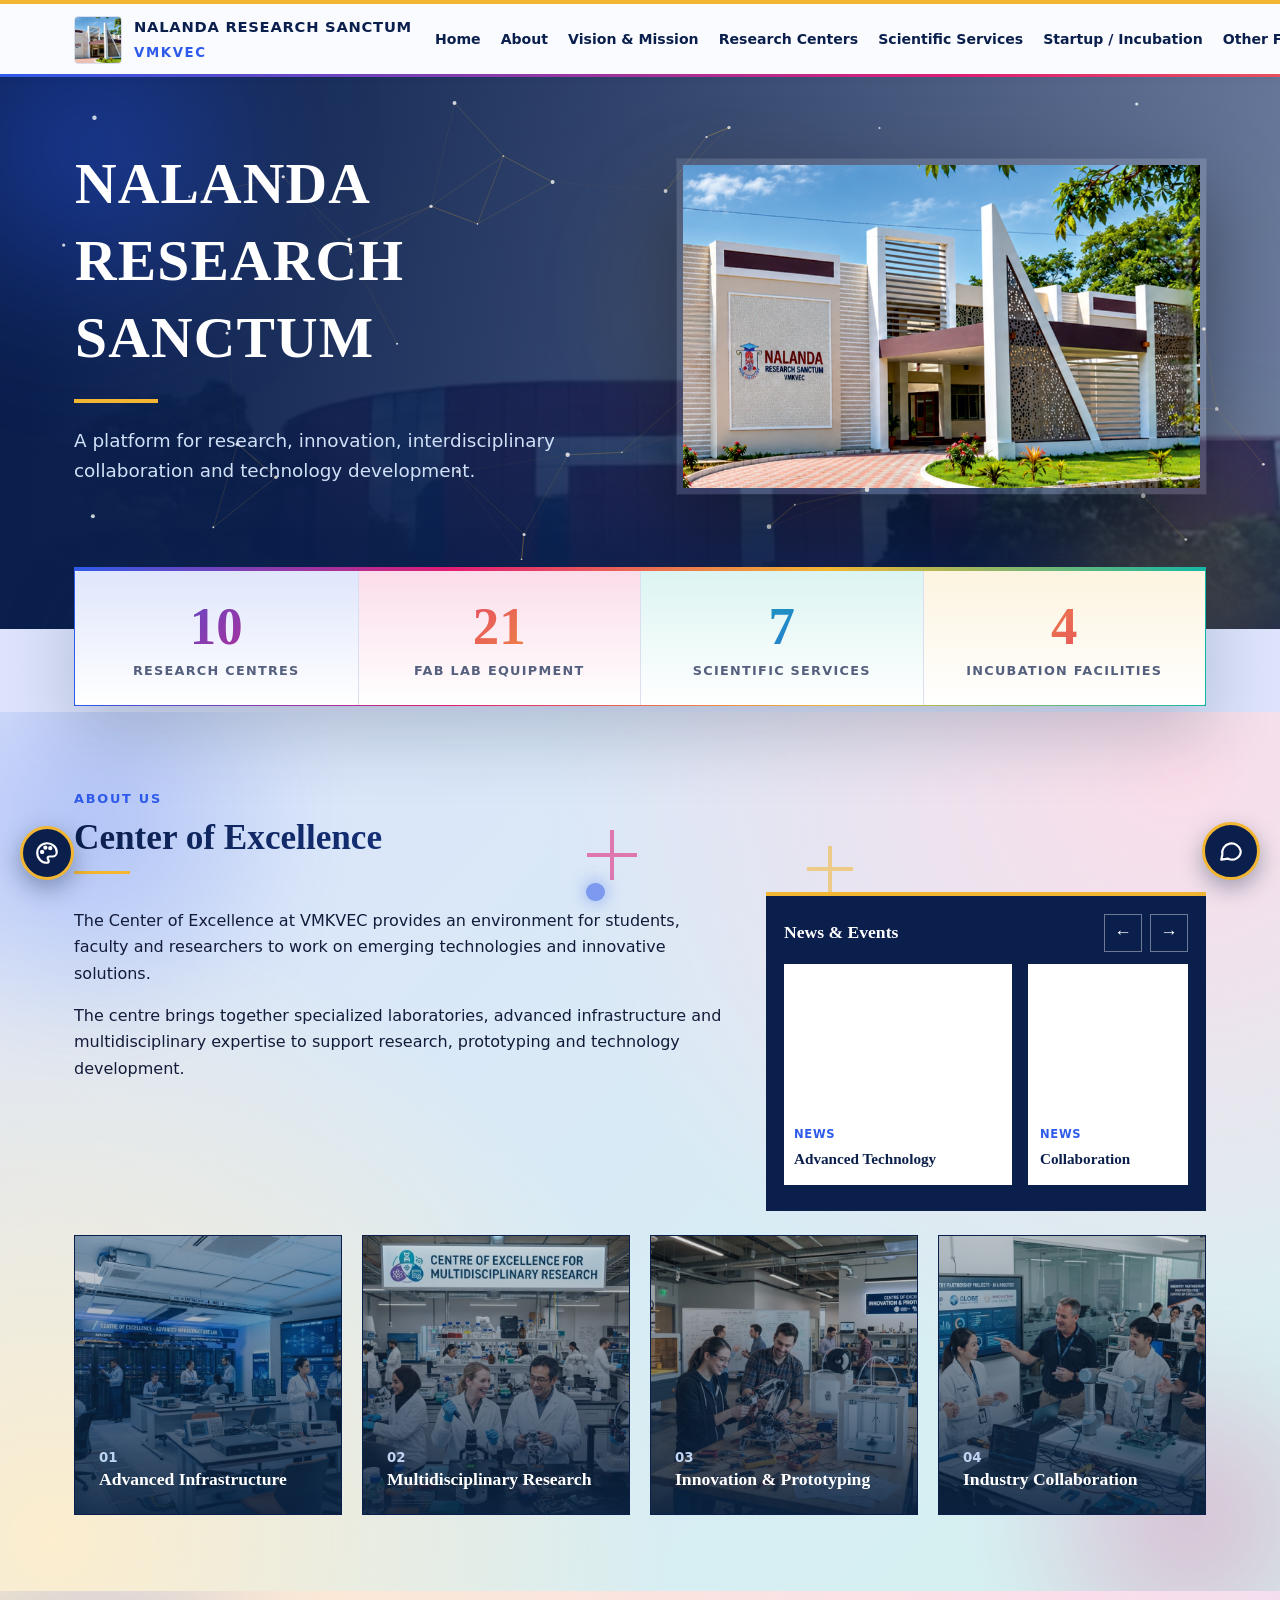
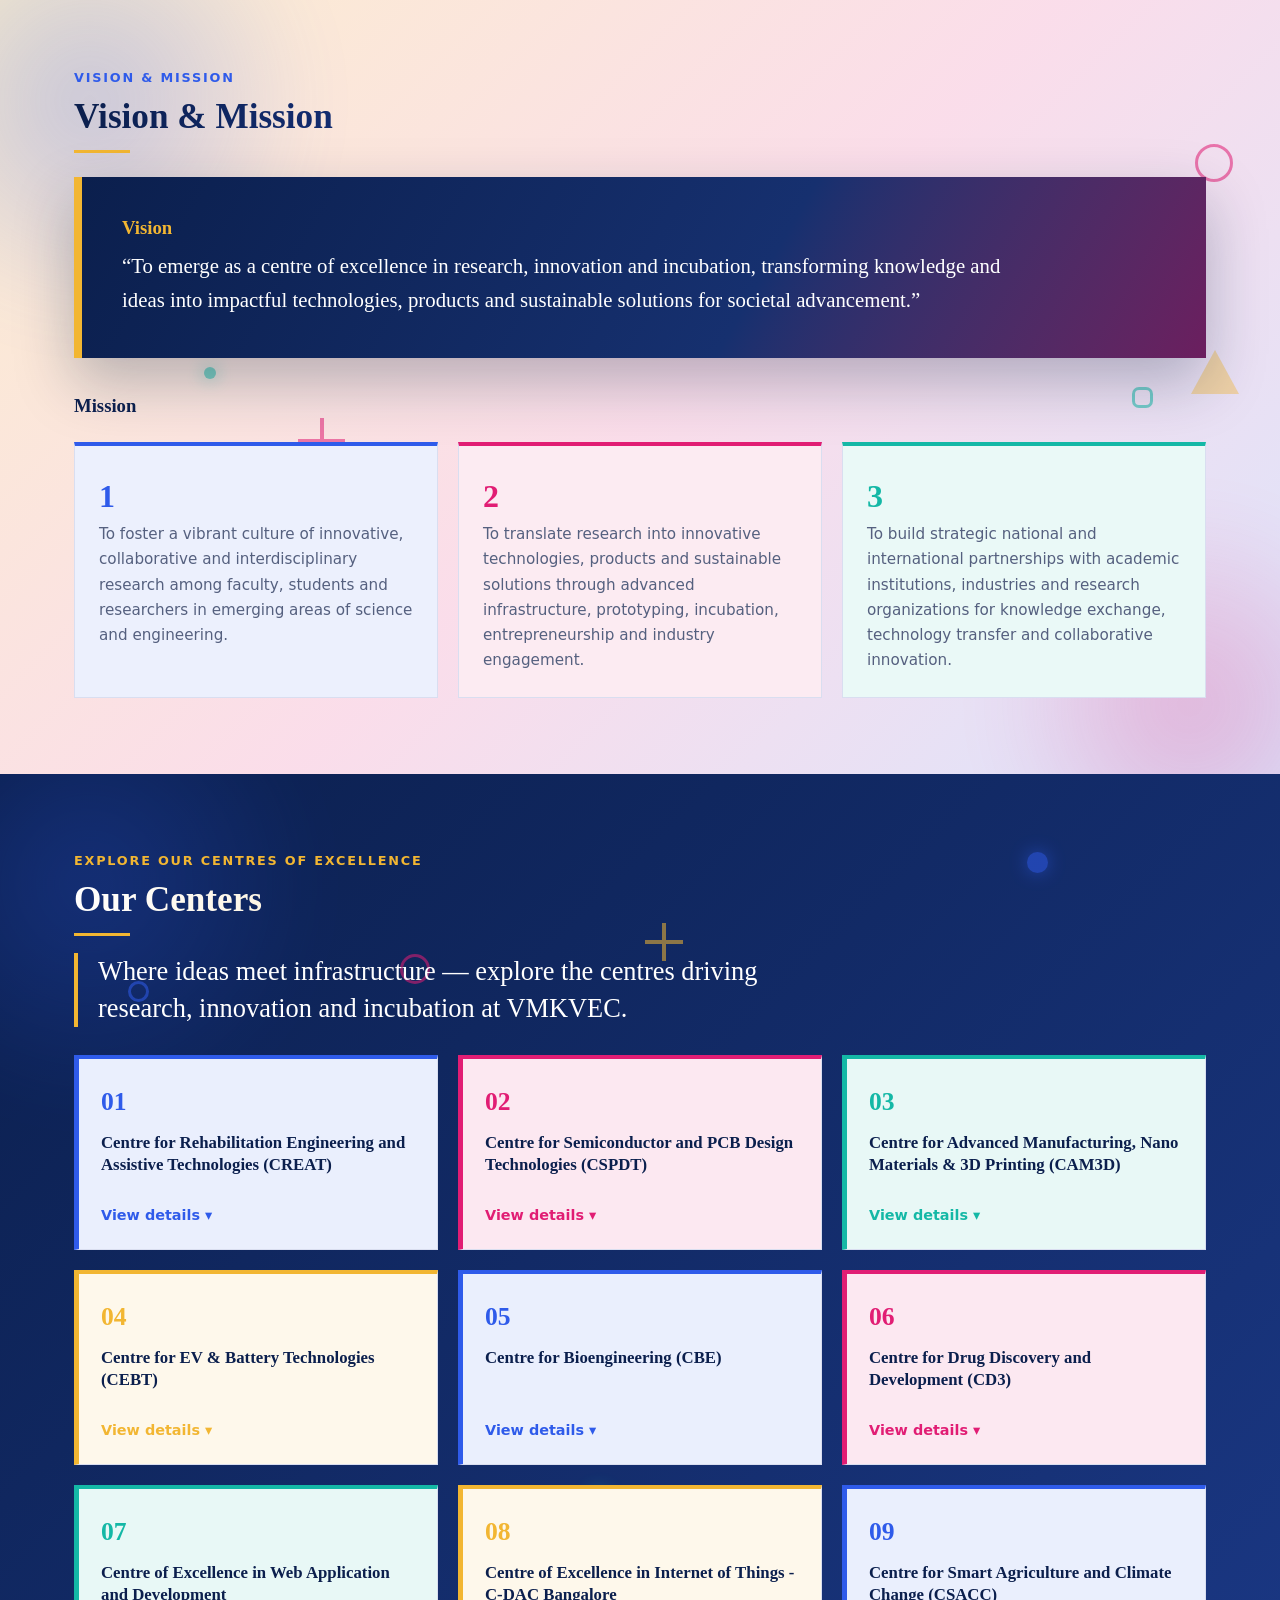
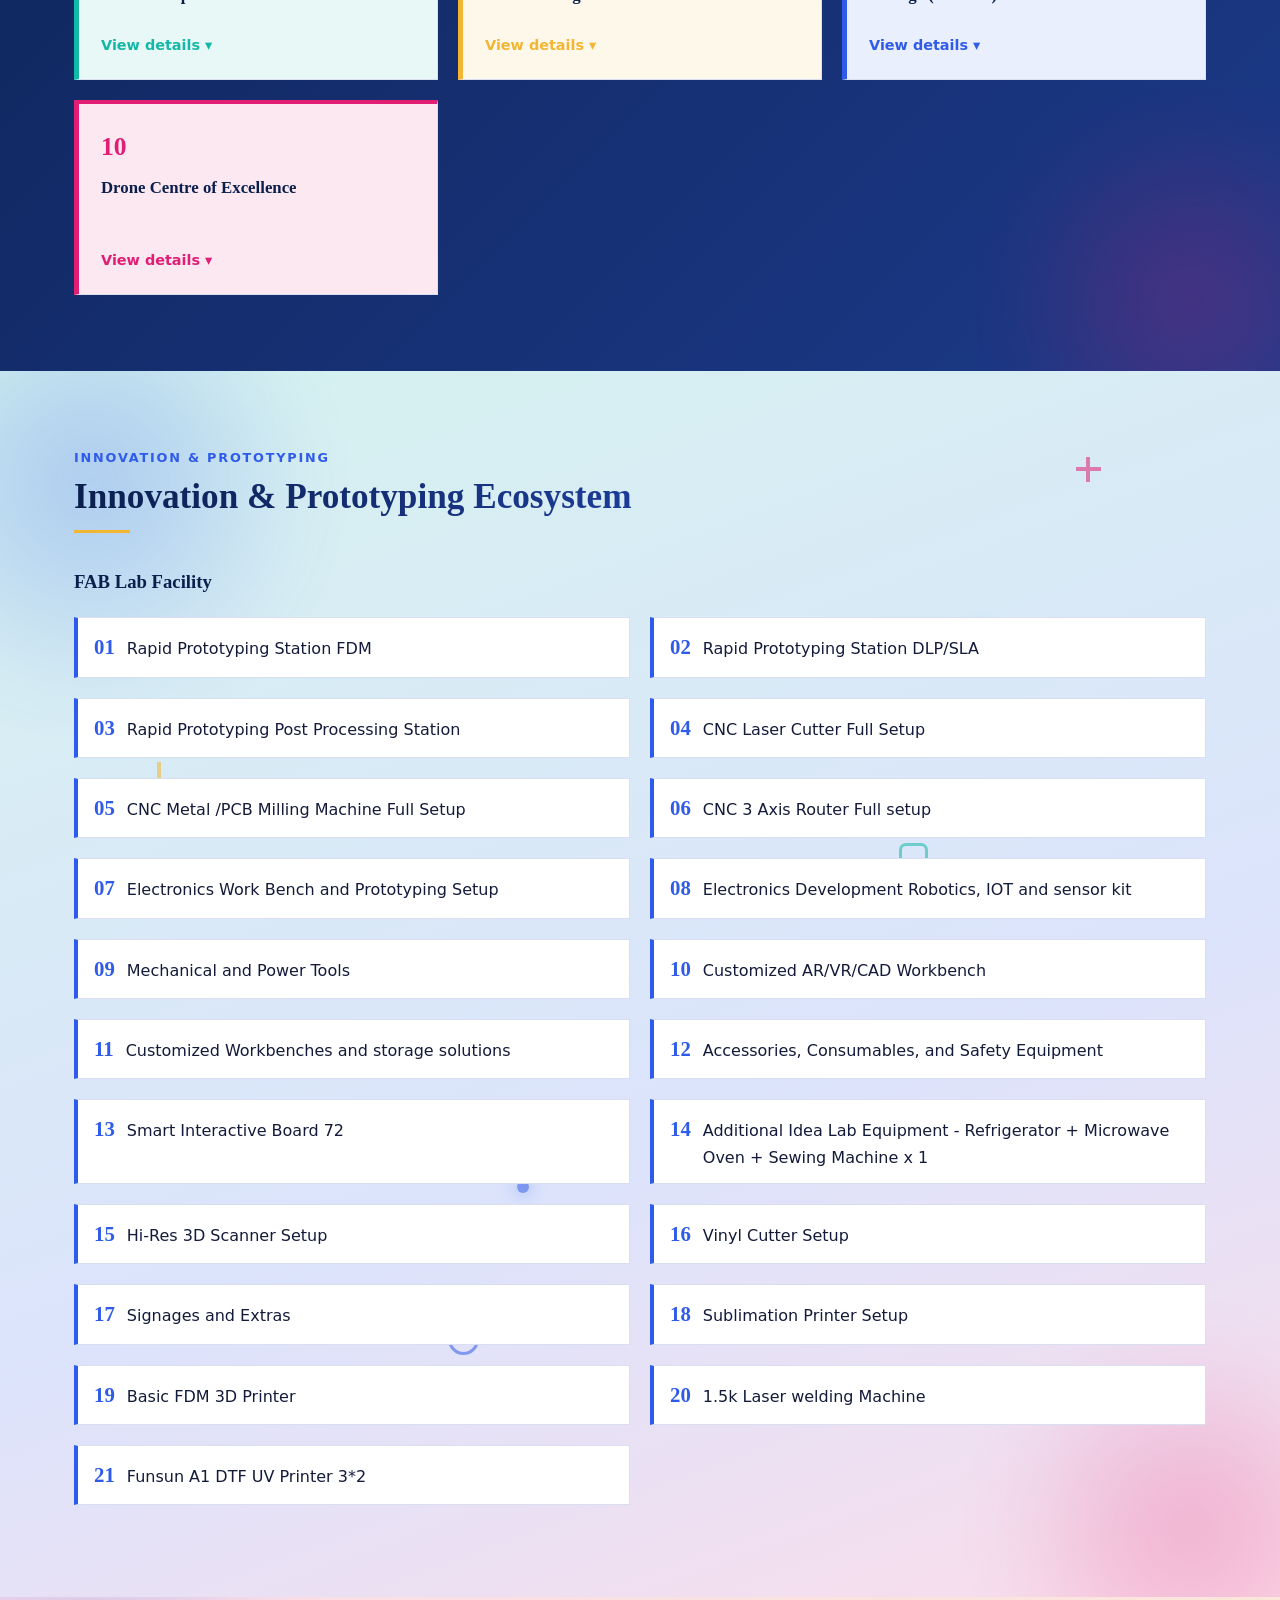
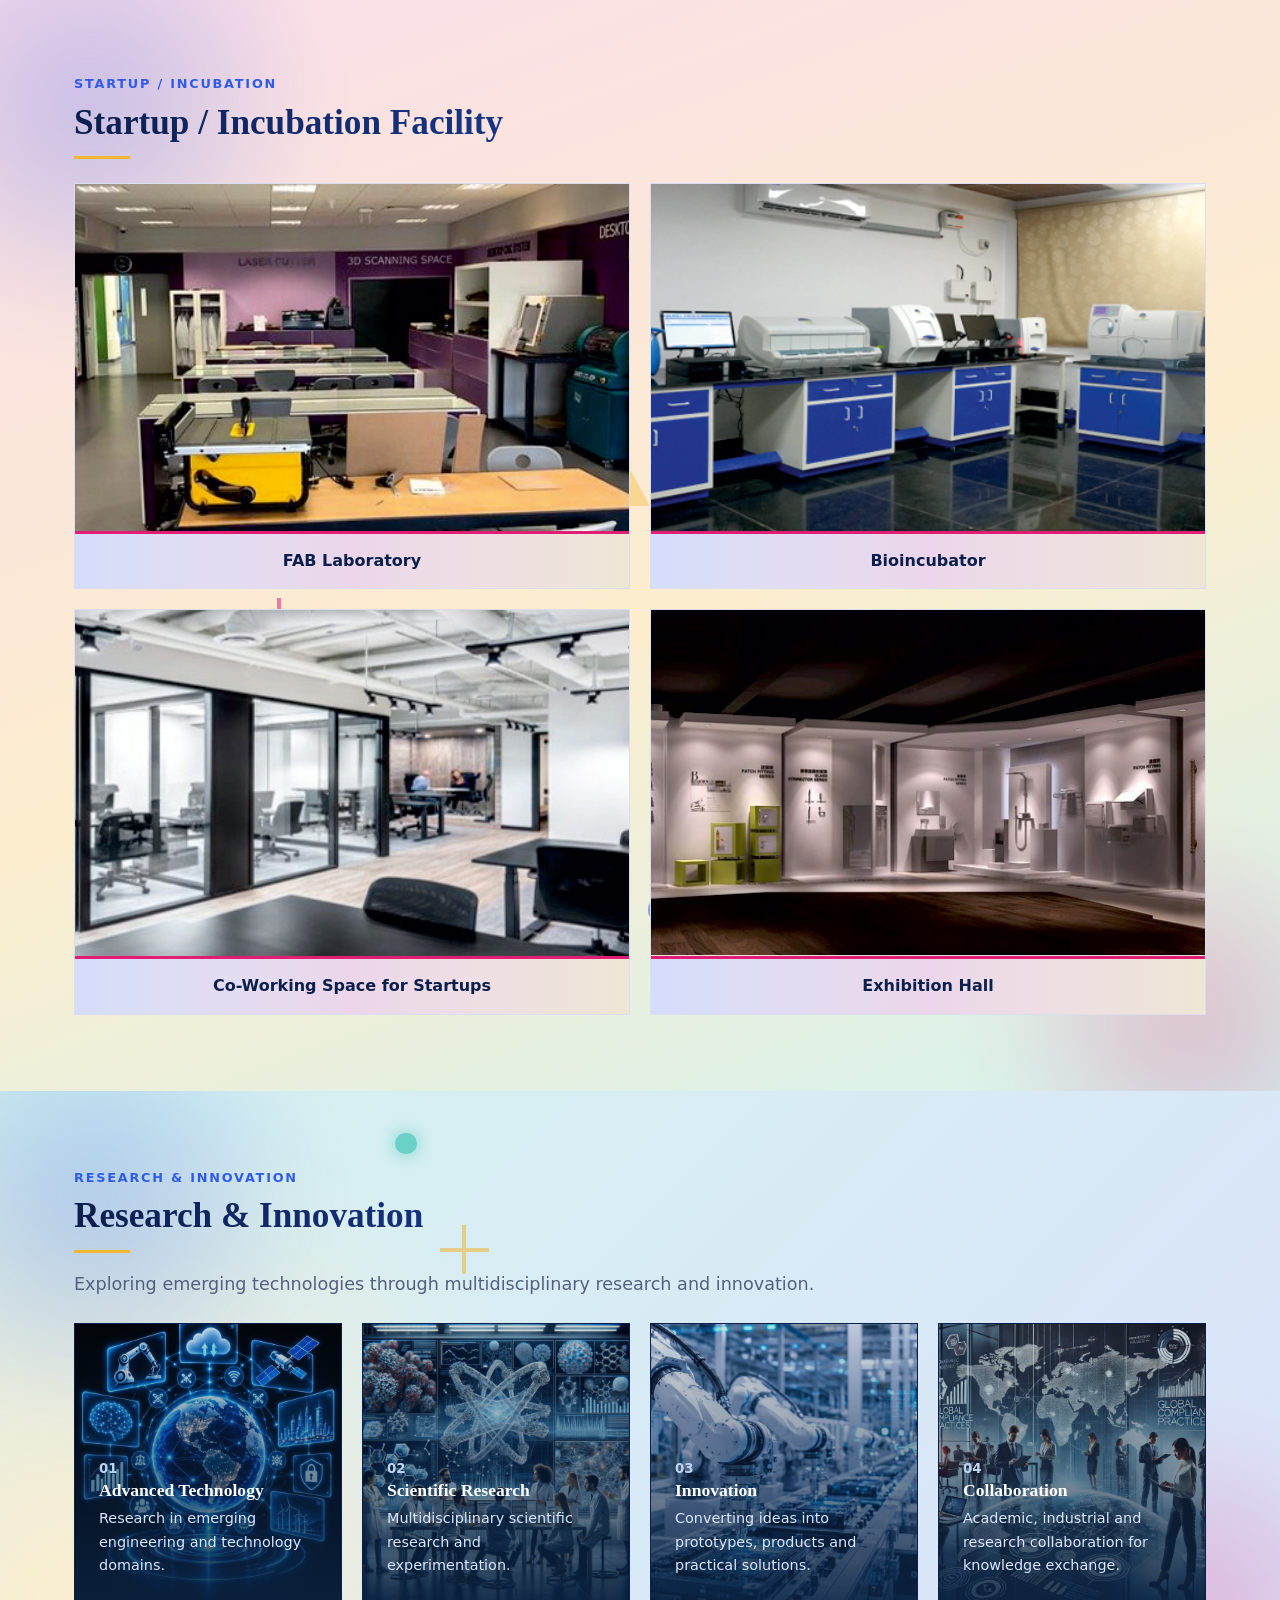
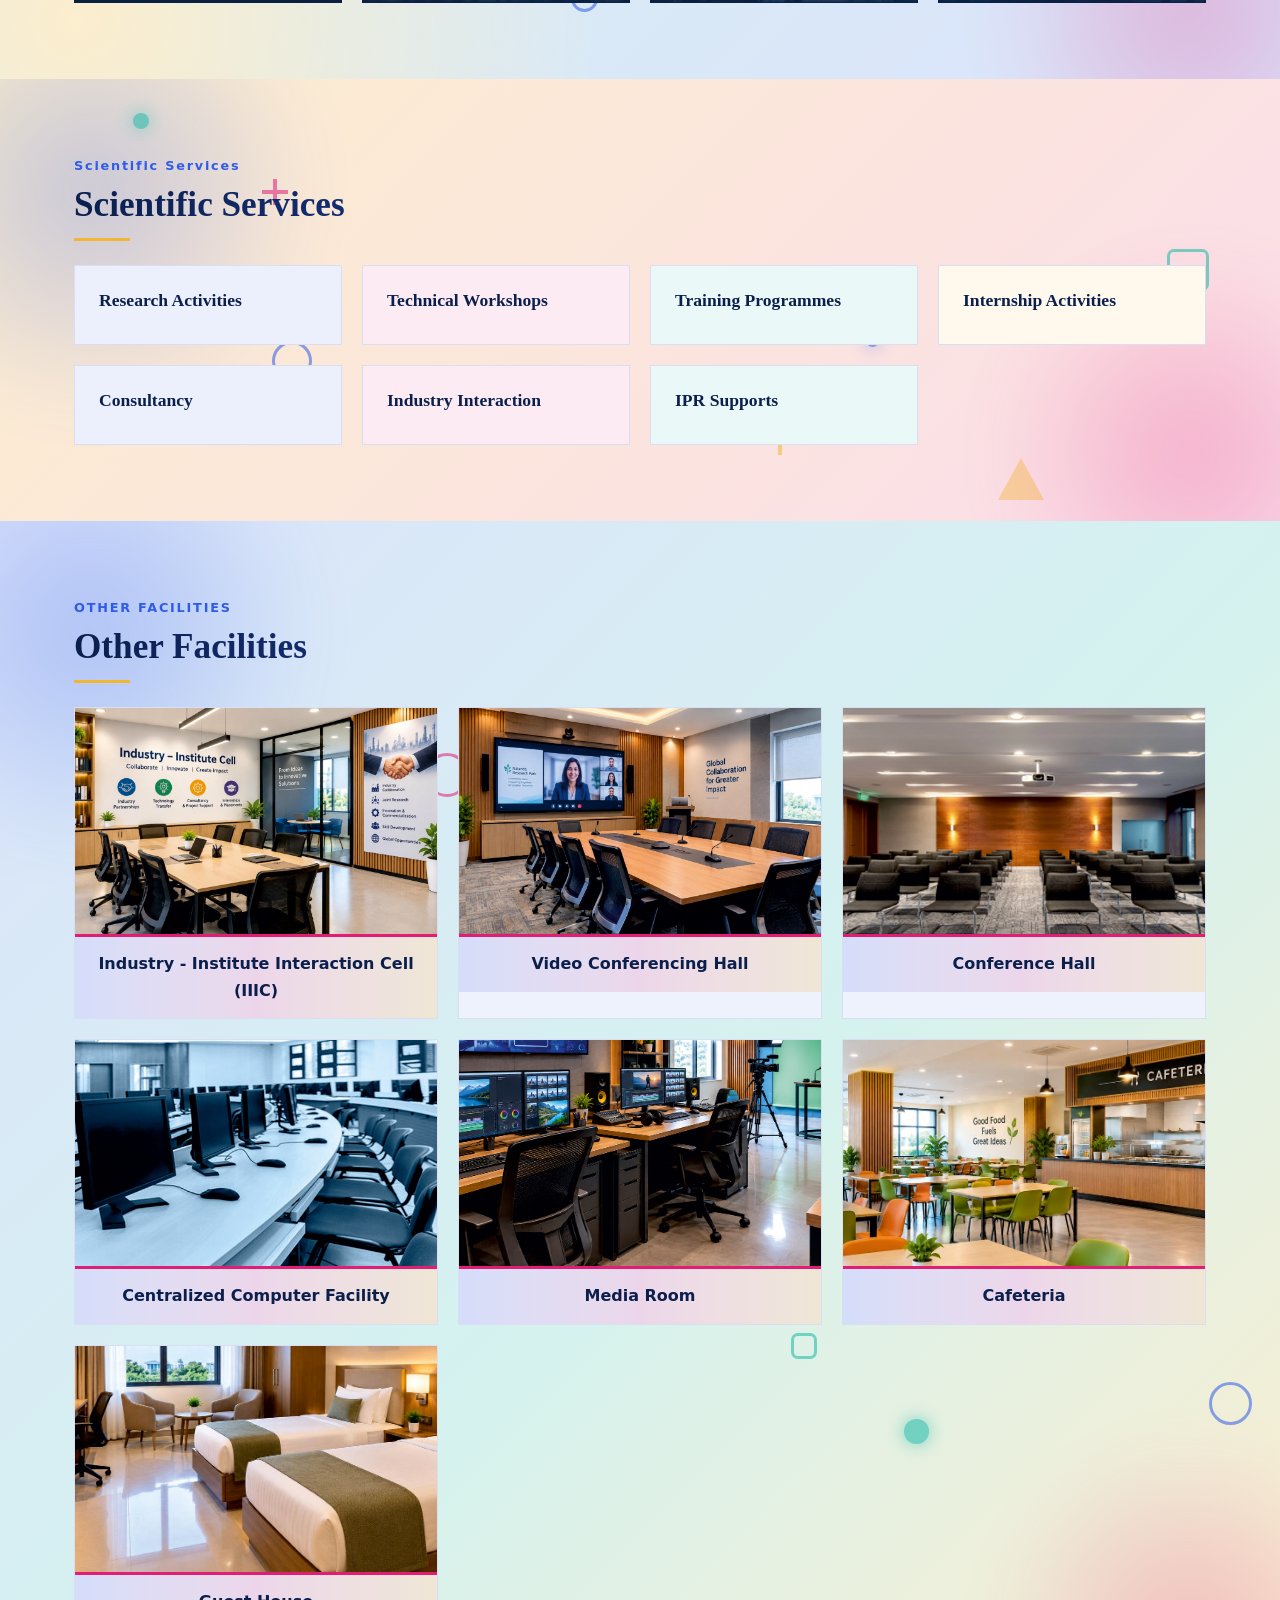
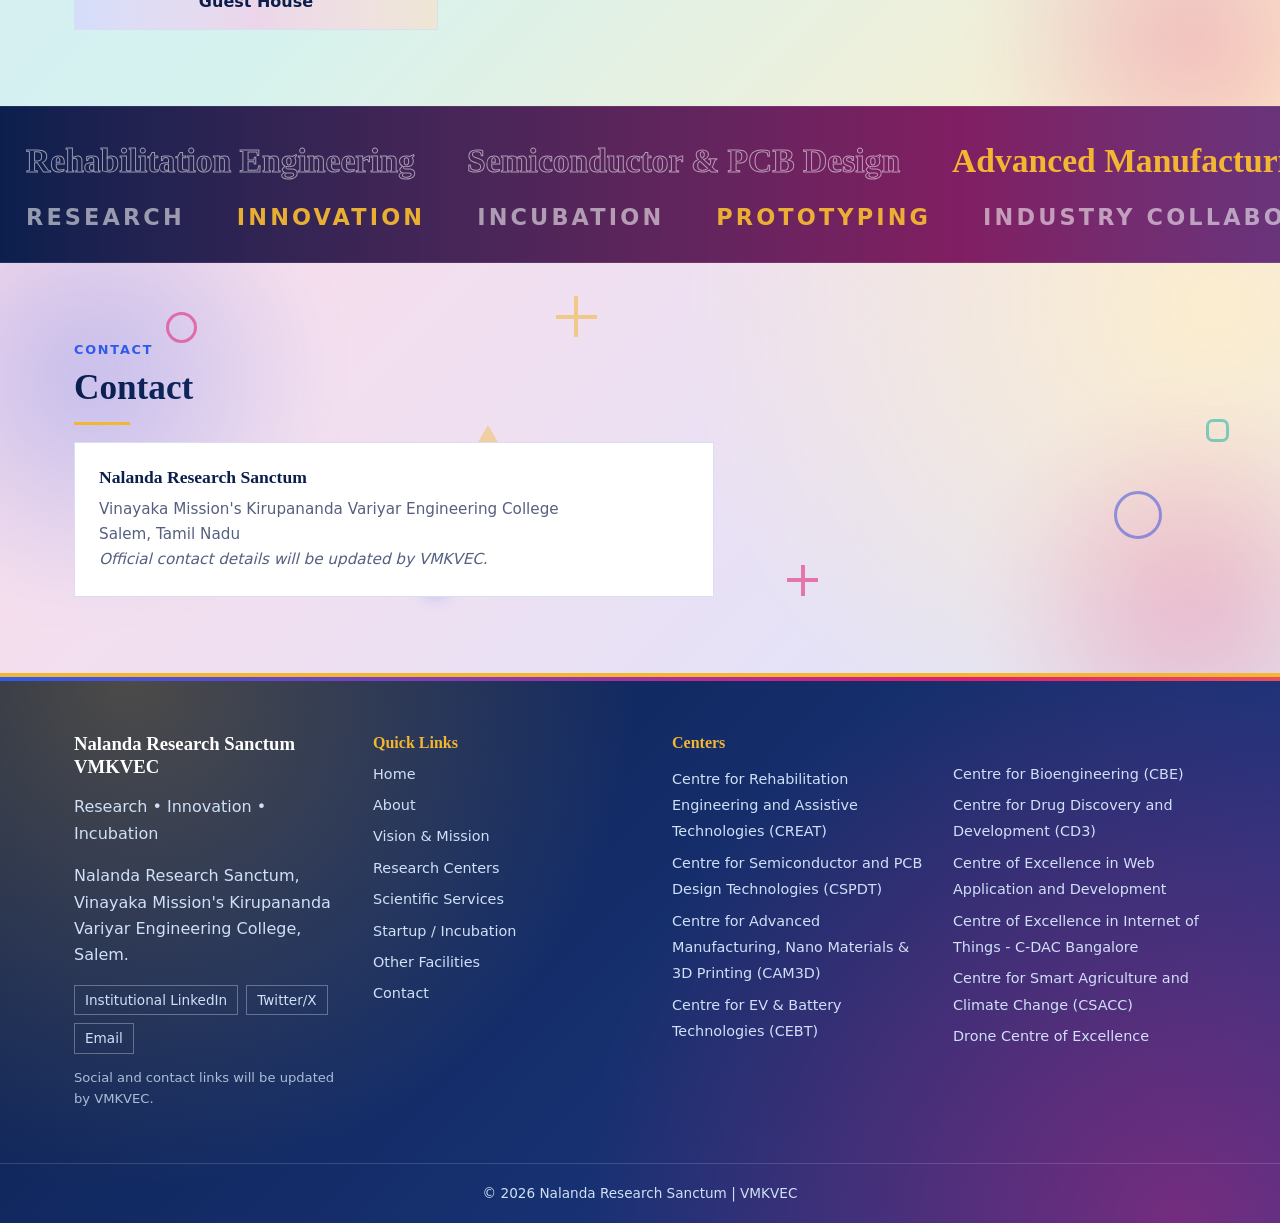
==== commit ddd14385: "updates" ====
--- a/index.html
+++ b/index.html
@@ -1,7 +1,7 @@
 <!DOCTYPE html>
 <html lang="en"><head><meta charset="UTF-8"><meta name="viewport" content="width=device-width, initial-scale=1">
 <title>Nalanda Research Sanctum | VMKVEC</title><meta name="description" content="Center of Excellence, Vinayaka Mission's Kirupananda Variyar Engineering College - research, innovation and incubation.">
-<link rel="icon" href="logo.png"><link rel="stylesheet" href="style.css"><link rel="stylesheet" href="fx.css"><script src="news.js"></script><script src="script.js"></script><script src="fx.js"></script><script src="chatbot.js" defer></script></head>
+<link rel="icon" href="logo.png"><link rel="stylesheet" href="style.css"><link rel="stylesheet" href="fx.css"><script src="News.js"></script><script src="script.js"></script><script src="fx.js"></script><script src="Chatbot.js" defer></script></head>
 <body><a class="skip" href="#main">Skip to content</a>
 <header class="site-header"><div class="wrap bar">
 <a class="brand" href="index.html"><img src="logo.png" alt="VMKVEC logo"><span><b>NALANDA RESEARCH SANCTUM</b><small>VMKVEC</small></span></a>
@@ -10,7 +10,7 @@
 <h1>NALANDA RESEARCH SANCTUM</h1>
 <p class="lead">A platform for research, innovation, interdisciplinary collaboration and technology development.</p>
 </div>
-<figure class="hero-img"><img src="logo.png" alt="Nalanda Research Sanctum building, VMKVEC"></figure></div></section><section class="fx-stats" aria-label="At a glance"><div class="wrap"><div class="fx-stats-grid"><div class="fx-stat"><b data-count="10">10</b><span>Research Centres</span></div><div class="fx-stat"><b data-count="21">21</b><span>FAB Lab Equipment</span></div><div class="fx-stat"><b data-count="7">7</b><span>Scientific Services</span></div><div class="fx-stat"><b data-count="4">4</b><span>Incubation Facilities</span></div></div></div></section><section class="sec " id="about"><div class="wrap reveal"><p class="eyebrow">ABOUT US</p><h2>Center of Excellence</h2><div class="two"><div><p>The Center of Excellence at VMKVEC provides an environment for students, faculty and researchers to work on emerging technologies and innovative solutions.</p><p>The centre brings together specialized laboratories, advanced infrastructure and multidisciplinary expertise to support research, prototyping and technology development.</p></div><aside class="news" aria-label="News and Events"><div class="nhead"><h3>News &amp; Events</h3><div class="nctl"><button type="button" id="news-prev" aria-label="Previous news">&#8592;</button><button type="button" id="news-next" aria-label="Next news">&#8594;</button></div></div><div class="news-win" tabindex="0" aria-label="News and events - scroll sideways"><div class="news-track" id="news-track"></div></div><noscript><p class="note">News and events appear here when JavaScript is enabled.</p></noscript></aside></div><div class="grid g4"><article class="card feat feat-1"><small>01</small><h3>Advanced Infrastructure</h3></article><article class="card feat feat-2"><small>02</small><h3>Multidisciplinary Research</h3></article><article class="card feat feat-3"><small>03</small><h3>Innovation & Prototyping</h3></article><article class="card feat feat-4"><small>04</small><h3>Industry Collaboration</h3></article></div></div></section><section class="sec tint" id="vision"><div class="wrap reveal"><p class="eyebrow">VISION &amp; MISSION</p><h2>Vision &amp; Mission</h2><blockquote class="vision"><h3>Vision</h3><p>&ldquo;To emerge as a centre of excellence in research, innovation and incubation, transforming knowledge and ideas into impactful technologies, products and sustainable solutions for societal advancement.&rdquo;</p></blockquote><h3 class="sub">Mission</h3><div class="grid g3"><article class="card mis"><span class="num">1</span><p>To foster a vibrant culture of innovative, collaborative and interdisciplinary research among faculty, students and researchers in emerging areas of science and engineering.</p></article><article class="card mis"><span class="num">2</span><p>To translate research into innovative technologies, products and sustainable solutions through advanced infrastructure, prototyping, incubation, entrepreneurship and industry engagement.</p></article><article class="card mis"><span class="num">3</span><p>To build strategic national and international partnerships with academic institutions, industries and research organizations for knowledge exchange, technology transfer and collaborative innovation.</p></article></div></div></section><section class="sec " id="laboratories"><div class="wrap reveal"><p class="eyebrow">EXPLORE OUR CENTRES OF EXCELLENCE</p><h2>Our Centers</h2><p class="tagline">Where ideas meet infrastructure &mdash; explore the centres driving research, innovation and incubation at VMKVEC.</p><div class="cgrid"><details class="cbox"><summary><span class="num">01</span><span class="cn">Centre for Rehabilitation Engineering and Assistive Technologies (CREAT)</span><span class="cm">View details <i aria-hidden="true">&#9662;</i></span></summary><div class="cb"><p>Rehabilitation engineering and assistive technology for assessment, therapy, mobility and functional recovery.</p><ul class="tags"><li>Rehabilitation Engineering</li><li>Assistive Technologies</li><li>Movement and Functional Assessment</li><li>Virtual Rehabilitation</li><li>Human Performance Analysis</li></ul><h4>Equipment & Facilities</h4><ul class="eqs"><li>Rehametrics - Pro Physical Virtual Rehabilitation Solutions</li><li>Ropods - Spot - Reach True Flash-Reflex Training System</li><li>Balance Assessment System - Btracks&trade; Balance Plate</li><li>EMG Biofeedback - Joint Mobility & Muscle Function</li></ul><a class="btn dark" href="labs/rehabilitation/rehabilitation.html">Open full centre page &rarr;</a></div></details><details class="cbox"><summary><span class="num">02</span><span class="cn">Centre for Semiconductor and PCB Design Technologies (CSPDT)</span><span class="cm">View details <i aria-hidden="true">&#9662;</i></span></summary><div class="cb"><p>Facilities for electronic hardware development, PCB prototyping, assembly and semiconductor-oriented design activities.</p><ul class="tags"><li>PCB Design and Prototyping</li><li>Electronic Hardware Development</li><li>SMT Assembly</li><li>Semiconductor Technology</li><li>Embedded Electronics</li></ul><h4>Equipment & Facilities</h4><ul class="eqs"><li>PCB Prototyping Machine with Complete Setup</li><li>ESD Mat With Fitting Accessories for 400 Sq ft.</li><li>SMTMATE - 4 Head Pick & Place Machine</li></ul><a class="btn dark" href="labs/semiconductor/semiconductor.html">Open full centre page &rarr;</a></div></details><details class="cbox"><summary><span class="num">03</span><span class="cn">Centre for Advanced Manufacturing, Nano Materials & 3D Printing (CAM3D)</span><span class="cm">View details <i aria-hidden="true">&#9662;</i></span></summary><div class="cb"><p>Advanced manufacturing, additive manufacturing, composite processing, material characterization and testing facilities.</p><ul class="tags"><li>Additive Manufacturing</li><li>3D Printing</li><li>Nano Materials</li><li>Composite Manufacturing</li><li>Material Testing and Characterization</li></ul><h4>Equipment & Facilities</h4><ul class="eqs"><li>FDM 3D Machine - Bambu Lab H2D</li><li>ELEGOO Jupiter 2 3D Printer</li><li>Liquid Based Washing & Curing Machine</li><li>Probe Sonicator</li><li>High Accuracy Shore D Durometer with Stand (Analog) - Insize</li><li>Impact Testing Machine (Digital) Charpy & Izod</li><li>Pin on Disc Friction & Wear Test Rig as per ASTM G 99</li><li>Computerized Universal Testing Machine (Capacity 100KN)</li><li>Vacuum Bag Moulding</li><li>Composite Moulding Press - 10 Ton</li></ul><a class="btn dark" href="labs/manufacturing/manufacturing.html">Open full centre page &rarr;</a></div></details><details class="cbox"><summary><span class="num">04</span><span class="cn">Centre for EV & Battery Technologies (CEBT)</span><span class="cm">View details <i aria-hidden="true">&#9662;</i></span></summary><div class="cb"><p>Facilities supporting electric vehicle systems, battery testing, charging/discharging and motor-controller studies.</p><ul class="tags"><li>Electric Vehicle Technology</li><li>Battery Testing</li><li>Motor and Controller Systems</li><li>EV Powertrain Studies</li><li>Charging and Discharging Analysis</li></ul><h4>Equipment & Facilities</h4><ul class="eqs"><li>Battery, Charger & Discharger Test Setup</li><li>EV Mid-drive Motors & Controllers</li><li>Test & Control Accessories (Drive, Motor, Vehicle Testing)</li><li>Complete Electric Vehicle (Two-Wheeler)</li></ul><a class="btn dark" href="labs/ev-battery/ev-battery.html">Open full centre page &rarr;</a></div></details><details class="cbox"><summary><span class="num">05</span><span class="cn">Centre for Bioengineering (CBE)</span><span class="cm">View details <i aria-hidden="true">&#9662;</i></span></summary><div class="cb"><p>Laboratory infrastructure for biological experimentation, molecular biology, microbiology and bioengineering research.</p><ul class="tags"><li>Bioengineering</li><li>Molecular Biology</li><li>Microbiology</li><li>Biotechnology Experiments</li><li>Biological Sample Analysis</li></ul><h4>Equipment & Facilities</h4><ul class="eqs"><li>Autoclave</li><li>Bacteriological Incubator</li><li>Microcentrifuge</li><li>Refrigerated Centrifuge</li><li>Digital Balance</li><li>Digital Water Bath</li><li>DNA Electrophoresis Unit</li><li>Gradient PCR Thermal Cycler</li><li>SDS-PAGE Electrophoresis Unit</li><li>Gel Documentation System</li><li>Laminar Air Flow Chamber</li></ul><a class="btn dark" href="labs/bioengineering/bioengineering.html">Open full centre page &rarr;</a></div></details><details class="cbox"><summary><span class="num">06</span><span class="cn">Centre for Drug Discovery and Development (CD3)</span><span class="cm">View details <i aria-hidden="true">&#9662;</i></span></summary><div class="cb"><p>Analytical and experimental facilities supporting drug discovery, characterization and development-oriented research.</p><ul class="tags"><li>Drug Discovery</li><li>Analytical Characterization</li><li>Spectroscopy</li><li>Particle Analysis</li><li>Formulation-Oriented Studies</li></ul><h4>Equipment & Facilities</h4><ul class="eqs"><li>Particle Size Analyzer</li><li>UV-Visible Spectrometer</li><li>Fluorescence Spectrometer</li><li>Ultrasonic Bath</li><li>Muffle Furnace</li><li>Magnetic Stirrer with Hot Plate</li></ul><a class="btn dark" href="labs/drug-discovery/drug-discovery.html">Open full centre page &rarr;</a></div></details><details class="cbox"><summary><span class="num">07</span><span class="cn">Centre of Excellence in Web Application and Development</span><span class="cm">View details <i aria-hidden="true">&#9662;</i></span></summary><div class="cb"><p>A software development centre for web applications, digital platforms, full-stack development and technology projects.</p><ul class="tags"><li>Web Application Development</li><li>Full-Stack Development</li><li>Software Engineering</li><li>Cloud and Deployment Technologies</li><li>Digital Platforms</li></ul><h4>Facilities</h4><ul class="eqs"><li>High-performance Development Workstations</li><li>Development Infrastructure</li><li>Data Storage Facilities</li><li>Software Development Tools</li></ul><a class="btn dark" href="labs/web-development/web-development.html">Open full centre page &rarr;</a></div></details><details class="cbox"><summary><span class="num">08</span><span class="cn">Centre of Excellence in Internet of Things - C-DAC Bangalore</span><span class="cm">View details <i aria-hidden="true">&#9662;</i></span></summary><div class="cb"><p>An IoT-focused centre for connected systems, sensing, communication, embedded development and smart applications.</p><ul class="tags"><li>Internet of Things</li><li>Sensor Networks</li><li>Embedded Systems</li><li>Connected Devices</li><li>IoT Communication</li></ul><h4>Facilities</h4><ul class="eqs"><li>IoT Sensor Kits</li><li>Development Boards</li><li>Sensor Modules</li><li>Communication Modules</li></ul><a class="btn dark" href="labs/iot/iot.html">Open full centre page &rarr;</a></div></details><details class="cbox"><summary><span class="num">09</span><span class="cn">Centre for Smart Agriculture and Climate Change (CSACC)</span><span class="cm">View details <i aria-hidden="true">&#9662;</i></span></summary><div class="cb"><p>Facilities and activities focused on smart agriculture, environmental monitoring, climate-aware systems and precision farming.</p><ul class="tags"><li>Smart Agriculture</li><li>Precision Agriculture</li><li>Climate Monitoring</li><li>Environmental Sensing</li><li>Agricultural Data Analysis</li></ul><h4>Equipment & Facilities</h4><ul class="eqs"><li>IoT Sensor Kits</li><li>Automatic Weather Station</li><li>Precision Agriculture Drone</li><li>Soil & Water Testing Kit</li><li>High-Performance Workstation</li><li>Data Storage Server</li><li>Licensed Software Tools - GIS & climate modeling</li></ul><a class="btn dark" href="labs/smart-agriculture/smart-agriculture.html">Open full centre page &rarr;</a></div></details><details class="cbox"><summary><span class="num">10</span><span class="cn">Drone Centre of Excellence</span><span class="cm">View details <i aria-hidden="true">&#9662;</i></span></summary><div class="cb"><p>A dedicated centre for drone applications, aerial data collection, precision agriculture and technology development.</p><ul class="tags"><li>Drone Technology</li><li>Aerial Data Collection</li><li>Precision Agriculture</li><li>Drone-Based Inspection</li><li>Geospatial Applications</li></ul><h4>Facilities</h4><ul class="eqs"><li>Precision Agriculture Drone</li><li>High-performance Workstations</li><li>Data Storage Facilities</li></ul><a class="btn dark" href="labs/drone/drone.html">Open full centre page &rarr;</a></div></details></div></div></section><section class="sec tint" id="innovation"><div class="wrap reveal"><p class="eyebrow">INNOVATION &amp; PROTOTYPING</p><h2>Innovation &amp; Prototyping Ecosystem</h2><h3 class="sub">FAB Lab Facility</h3><ol class="eq grid g2"><li><span class="num">01</span>Rapid Prototyping Station FDM</li><li><span class="num">02</span>Rapid Prototyping Station DLP/SLA</li><li><span class="num">03</span>Rapid Prototyping Post Processing Station</li><li><span class="num">04</span>CNC Laser Cutter Full Setup</li><li><span class="num">05</span>CNC Metal /PCB Milling Machine Full Setup</li><li><span class="num">06</span>CNC 3 Axis Router Full setup</li><li><span class="num">07</span>Electronics Work Bench and Prototyping Setup</li><li><span class="num">08</span>Electronics Development Robotics, IOT and sensor kit</li><li><span class="num">09</span>Mechanical and Power Tools</li><li><span class="num">10</span>Customized AR/VR/CAD Workbench</li><li><span class="num">11</span>Customized Workbenches and storage solutions</li><li><span class="num">12</span>Accessories, Consumables, and Safety Equipment</li><li><span class="num">13</span>Smart Interactive Board 72</li><li><span class="num">14</span>Additional Idea Lab Equipment - Refrigerator + Microwave Oven + Sewing Machine x 1</li><li><span class="num">15</span>Hi-Res 3D Scanner Setup</li><li><span class="num">16</span>Vinyl Cutter Setup</li><li><span class="num">17</span>Signages and Extras</li><li><span class="num">18</span>Sublimation Printer Setup</li><li><span class="num">19</span>Basic FDM 3D Printer</li><li><span class="num">20</span>1.5k Laser welding Machine</li><li><span class="num">21</span>Funsun A1 DTF UV Printer 3*2</li></ol></div></section><section class="sec tint" id="startup"><div class="wrap reveal"><p class="eyebrow">STARTUP / INCUBATION</p><h2>Startup / Incubation Facility</h2><div class="grid g2"><figure class="fac"><div class="fimg"><img src="startup-incubation/FAB_Laboratory.jpg" alt="FAB Laboratory" loading="lazy" data-base="startup-incubation/FAB_Laboratory"></div><figcaption>FAB Laboratory</figcaption></figure><figure class="fac"><div class="fimg"><img src="startup-incubation/Bioincubator.jpg" alt="Bioincubator" loading="lazy" data-base="startup-incubation/Bioincubator"></div><figcaption>Bioincubator</figcaption></figure><figure class="fac"><div class="fimg"><img src="startup-incubation/Co_working_Space.jpg" alt="Co-Working Space for Startups" loading="lazy" data-base="startup-incubation/Co_working_Space"></div><figcaption>Co-Working Space for Startups</figcaption></figure><figure class="fac"><div class="fimg"><img src="startup-incubation/Exhibition_Hall.jpg" alt="Exhibition Hall" loading="lazy" data-base="startup-incubation/Exhibition_Hall"></div><figcaption>Exhibition Hall</figcaption></figure></div></div></section><section class="sec " id="research"><div class="wrap reveal"><p class="eyebrow">RESEARCH &amp; INNOVATION</p><h2>Research &amp; Innovation</h2><p class="lead2">Exploring emerging technologies through multidisciplinary research and innovation.</p><div class="grid g4"><article class="card feat rfeat-1"><small>01</small><h3>Advanced Technology</h3><p>Research in emerging engineering and technology domains.</p></article><article class="card feat rfeat-2"><small>02</small><h3>Scientific Research</h3><p>Multidisciplinary scientific research and experimentation.</p></article><article class="card feat rfeat-3"><small>03</small><h3>Innovation</h3><p>Converting ideas into prototypes, products and practical solutions.</p></article><article class="card feat rfeat-4"><small>04</small><h3>Collaboration</h3><p>Academic, industrial and research collaboration for knowledge exchange.</p></article></div></div></section><section class="sec " id="events"><div class="wrap reveal"><p class="eyebrow">Scientific Services</p><h2>Scientific Services</h2><div class="grid g4"><article class="card"><h3>Research Activities</h3></article><article class="card"><h3>Technical Workshops</h3></article><article class="card"><h3>Training Programmes</h3></article><article class="card"><h3>Internship Activities</h3></article><article class="card"><h3>Consultancy</h3></article><article class="card"><h3>Industry Interaction</h3></article><article class="card"><h3>IPR Supports</h3></article></div></div></section><section class="sec " id="facilities"><div class="wrap reveal"><p class="eyebrow">OTHER FACILITIES</p><h2>Other Facilities</h2><div class="grid g3"><figure class="fac"><div class="fimg"><img src="other-facilities/Industry_Institute_Interaction_Cell.jpg" alt="Industry - Institute Interaction Cell (IIIC)" loading="lazy" data-base="other-facilities/Industry_Institute_Interaction_Cell"></div><figcaption>Industry - Institute Interaction Cell (IIIC)</figcaption></figure><figure class="fac"><div class="fimg"><img src="other-facilities/Video_Conferencing_Hall.jpg" alt="Video Conferencing Hall" loading="lazy" data-base="other-facilities/Video_Conferencing_Hall"></div><figcaption>Video Conferencing Hall</figcaption></figure><figure class="fac"><div class="fimg"><img src="other-facilities/Conference_Hall.jpg" alt="Conference Hall" loading="lazy" data-base="other-facilities/Conference_Hall"></div><figcaption>Conference Hall</figcaption></figure><figure class="fac"><div class="fimg"><img src="other-facilities/Centralized_Computer_Facility.jpg" alt="Centralized Computer Facility" loading="lazy" data-base="other-facilities/Centralized_Computer_Facility"></div><figcaption>Centralized Computer Facility</figcaption></figure><figure class="fac"><div class="fimg"><img src="other-facilities/Media_Room.jpg" alt="Media Room" loading="lazy" data-base="other-facilities/Media_Room"></div><figcaption>Media Room</figcaption></figure><figure class="fac"><div class="fimg"><img src="other-facilities/Cafeteria.jpg" alt="Cafeteria" loading="lazy" data-base="other-facilities/Cafeteria"></div><figcaption>Cafeteria</figcaption></figure><figure class="fac"><div class="fimg"><img src="other-facilities/Guest_House.jpg" alt="Guest House" loading="lazy" data-base="other-facilities/Guest_House"></div><figcaption>Guest House</figcaption></figure></div></div></section><div class="fx-marquee" aria-hidden="true"><div class="fx-mrow"><span>Rehabilitation Engineering</span><span>Semiconductor &amp; PCB Design</span><span>Advanced Manufacturing</span><span>EV &amp; Battery Technologies</span><span>Bioengineering</span><span>Drug Discovery</span><span>Web Application Development</span><span>Internet of Things</span><span>Smart Agriculture</span><span>Drone Technology</span><span>Rehabilitation Engineering</span><span>Semiconductor &amp; PCB Design</span><span>Advanced Manufacturing</span><span>EV &amp; Battery Technologies</span><span>Bioengineering</span><span>Drug Discovery</span><span>Web Application Development</span><span>Internet of Things</span><span>Smart Agriculture</span><span>Drone Technology</span></div><div class="fx-mrow alt"><span>Research</span><span>Innovation</span><span>Incubation</span><span>Prototyping</span><span>Industry Collaboration</span><span>Technology Transfer</span><span>IPR Support</span><span>Research</span><span>Innovation</span><span>Incubation</span><span>Prototyping</span><span>Industry Collaboration</span><span>Technology Transfer</span><span>IPR Support</span></div></div><section class="sec " id="contact"><div class="wrap reveal"><p class="eyebrow">CONTACT</p><h2>Contact</h2><address class="card contact"><h3>Nalanda Research Sanctum</h3><p>Vinayaka Mission's Kirupananda Variyar Engineering College</p><p>Salem, Tamil Nadu</p><p class="note">Official contact details will be updated by VMKVEC.</p></address></div></section></main><footer class="site-footer"><div class="wrap fgrid">
+<figure class="hero-img"><img src="logo.png" alt="Nalanda Research Sanctum building, VMKVEC"></figure></div></section><section class="fx-stats" aria-label="At a glance"><div class="wrap"><div class="fx-stats-grid"><div class="fx-stat"><b data-count="10">10</b><span>Research Centres</span></div><div class="fx-stat"><b data-count="21">21</b><span>FAB Lab Equipment</span></div><div class="fx-stat"><b data-count="7">7</b><span>Scientific Services</span></div><div class="fx-stat"><b data-count="4">4</b><span>Incubation Facilities</span></div></div></div></section><section class="sec " id="about"><div class="wrap reveal"><p class="eyebrow">ABOUT US</p><h2>Center of Excellence</h2><div class="two"><div><p>The Center of Excellence at VMKVEC provides an environment for students, faculty and researchers to work on emerging technologies and innovative solutions.</p><p>The centre brings together specialized laboratories, advanced infrastructure and multidisciplinary expertise to support research, prototyping and technology development.</p></div><aside class="news" aria-label="News and Events"><div class="nhead"><h3>News &amp; Events</h3><div class="nctl"><button type="button" id="news-prev" aria-label="Previous news">&#8592;</button><button type="button" id="news-next" aria-label="Next news">&#8594;</button></div></div><div class="news-win" tabindex="0" aria-label="News and events - scroll sideways"><div class="news-track" id="news-track"></div></div><noscript><p class="note">News and events appear here when JavaScript is enabled.</p></noscript></aside></div><div class="grid g4"><article class="card feat feat-1"><small>01</small><h3>Advanced Infrastructure</h3></article><article class="card feat feat-2"><small>02</small><h3>Multidisciplinary Research</h3></article><article class="card feat feat-3"><small>03</small><h3>Innovation & Prototyping</h3></article><article class="card feat feat-4"><small>04</small><h3>Industry Collaboration</h3></article></div></div></section><section class="sec tint" id="vision"><div class="wrap reveal"><p class="eyebrow">VISION &amp; MISSION</p><h2>Vision &amp; Mission</h2><blockquote class="vision"><h3>Vision</h3><p>&ldquo;To emerge as a centre of excellence in research, innovation and incubation, transforming knowledge and ideas into impactful technologies, products and sustainable solutions for societal advancement.&rdquo;</p></blockquote><h3 class="sub">Mission</h3><div class="grid g3"><article class="card mis"><span class="num">1</span><p>To foster a vibrant culture of innovative, collaborative and interdisciplinary research among faculty, students and researchers in emerging areas of science and engineering.</p></article><article class="card mis"><span class="num">2</span><p>To translate research into innovative technologies, products and sustainable solutions through advanced infrastructure, prototyping, incubation, entrepreneurship and industry engagement.</p></article><article class="card mis"><span class="num">3</span><p>To build strategic national and international partnerships with academic institutions, industries and research organizations for knowledge exchange, technology transfer and collaborative innovation.</p></article></div></div></section><section class="sec " id="laboratories"><div class="wrap reveal"><p class="eyebrow">EXPLORE OUR CENTRES OF EXCELLENCE</p><h2>Our Centers</h2><p class="tagline">Where ideas meet infrastructure &mdash; explore the centres driving research, innovation and incubation at VMKVEC.</p><div class="cgrid"><details class="cbox"><summary><span class="num">01</span><span class="cn">Centre for Rehabilitation Engineering and Assistive Technologies (CREAT)</span><span class="cm">View details <i aria-hidden="true">&#9662;</i></span></summary><div class="cb"><p>Rehabilitation engineering and assistive technology for assessment, therapy, mobility and functional recovery.</p><ul class="tags"><li>Rehabilitation Engineering</li><li>Assistive Technologies</li><li>Movement and Functional Assessment</li><li>Virtual Rehabilitation</li><li>Human Performance Analysis</li></ul><h4>Equipment & Facilities</h4><ul class="eqs"><li>Rehametrics - Pro Physical Virtual Rehabilitation Solutions</li><li>Ropods - Spot - Reach True Flash-Reflex Training System</li><li>Balance Assessment System - Btracks&trade; Balance Plate</li><li>EMG Biofeedback - Joint Mobility & Muscle Function</li></ul><a class="btn dark" href="labs/rehabilitation/rehabilitation.html">Open full centre page &rarr;</a></div></details><details class="cbox"><summary><span class="num">02</span><span class="cn">Centre for Semiconductor and PCB Design Technologies (CSPDT)</span><span class="cm">View details <i aria-hidden="true">&#9662;</i></span></summary><div class="cb"><p>Facilities for electronic hardware development, PCB prototyping, assembly and semiconductor-oriented design activities.</p><ul class="tags"><li>PCB Design and Prototyping</li><li>Electronic Hardware Development</li><li>SMT Assembly</li><li>Semiconductor Technology</li><li>Embedded Electronics</li></ul><h4>Equipment & Facilities</h4><ul class="eqs"><li>PCB Prototyping Machine with Complete Setup</li><li>ESD Mat With Fitting Accessories for 400 Sq ft.</li><li>SMTMATE - 4 Head Pick & Place Machine</li></ul><a class="btn dark" href="labs/semiconductor/semiconductor.html">Open full centre page &rarr;</a></div></details><details class="cbox"><summary><span class="num">03</span><span class="cn">Centre for Advanced Manufacturing, Nano Materials & 3D Printing (CAM3D)</span><span class="cm">View details <i aria-hidden="true">&#9662;</i></span></summary><div class="cb"><p>Advanced manufacturing, additive manufacturing, composite processing, material characterization and testing facilities.</p><ul class="tags"><li>Additive Manufacturing</li><li>3D Printing</li><li>Nano Materials</li><li>Composite Manufacturing</li><li>Material Testing and Characterization</li></ul><h4>Equipment & Facilities</h4><ul class="eqs"><li>FDM 3D Machine - Bambu Lab H2D</li><li>ELEGOO Jupiter 2 3D Printer</li><li>Liquid Based Washing & Curing Machine</li><li>Probe Sonicator</li><li>High Accuracy Shore D Durometer with Stand (Analog) - Insize</li><li>Impact Testing Machine (Digital) Charpy & Izod</li><li>Pin on Disc Friction & Wear Test Rig as per ASTM G 99</li><li>Computerized Universal Testing Machine (Capacity 100KN)</li><li>Vacuum Bag Moulding</li><li>Composite Moulding Press - 10 Ton</li></ul><a class="btn dark" href="labs/manufacturing/manufacturing.html">Open full centre page &rarr;</a></div></details><details class="cbox"><summary><span class="num">04</span><span class="cn">Centre for EV & Battery Technologies (CEBT)</span><span class="cm">View details <i aria-hidden="true">&#9662;</i></span></summary><div class="cb"><p>Facilities supporting electric vehicle systems, battery testing, charging/discharging and motor-controller studies.</p><ul class="tags"><li>Electric Vehicle Technology</li><li>Battery Testing</li><li>Motor and Controller Systems</li><li>EV Powertrain Studies</li><li>Charging and Discharging Analysis</li></ul><h4>Equipment & Facilities</h4><ul class="eqs"><li>Battery, Charger & Discharger Test Setup</li><li>EV Mid-drive Motors & Controllers</li><li>Test & Control Accessories (Drive, Motor, Vehicle Testing)</li><li>Complete Electric Vehicle (Two-Wheeler)</li></ul><a class="btn dark" href="labs/ev-battery/ev-battery.html">Open full centre page &rarr;</a></div></details><details class="cbox"><summary><span class="num">05</span><span class="cn">Centre for Bioengineering (CBE)</span><span class="cm">View details <i aria-hidden="true">&#9662;</i></span></summary><div class="cb"><p>Laboratory infrastructure for biological experimentation, molecular biology, microbiology and bioengineering research.</p><ul class="tags"><li>Bioengineering</li><li>Molecular Biology</li><li>Microbiology</li><li>Biotechnology Experiments</li><li>Biological Sample Analysis</li></ul><h4>Equipment & Facilities</h4><ul class="eqs"><li>Autoclave</li><li>Bacteriological Incubator</li><li>Microcentrifuge</li><li>Refrigerated Centrifuge</li><li>Digital Balance</li><li>Digital Water Bath</li><li>DNA Electrophoresis Unit</li><li>Gradient PCR Thermal Cycler</li><li>SDS-PAGE Electrophoresis Unit</li><li>Gel Documentation System</li><li>Laminar Air Flow Chamber</li></ul><a class="btn dark" href="labs/bioengineering/bioengineering.html">Open full centre page &rarr;</a></div></details><details class="cbox"><summary><span class="num">06</span><span class="cn">Centre for Drug Discovery and Development (CD3)</span><span class="cm">View details <i aria-hidden="true">&#9662;</i></span></summary><div class="cb"><p>Analytical and experimental facilities supporting drug discovery, characterization and development-oriented research.</p><ul class="tags"><li>Drug Discovery</li><li>Analytical Characterization</li><li>Spectroscopy</li><li>Particle Analysis</li><li>Formulation-Oriented Studies</li></ul><h4>Equipment & Facilities</h4><ul class="eqs"><li>Particle Size Analyzer</li><li>UV-Visible Spectrometer</li><li>Fluorescence Spectrometer</li><li>Ultrasonic Bath</li><li>Muffle Furnace</li><li>Magnetic Stirrer with Hot Plate</li></ul><a class="btn dark" href="labs/drug-discovery/drug-discovery.html">Open full centre page &rarr;</a></div></details><details class="cbox"><summary><span class="num">07</span><span class="cn">Centre of Excellence in Web Application and Development</span><span class="cm">View details <i aria-hidden="true">&#9662;</i></span></summary><div class="cb"><p>A software development centre for web applications, digital platforms, full-stack development and technology projects.</p><ul class="tags"><li>Web Application Development</li><li>Full-Stack Development</li><li>Software Engineering</li><li>Cloud and Deployment Technologies</li><li>Digital Platforms</li></ul><h4>Facilities</h4><ul class="eqs"><li>High-performance Development Workstations</li><li>Development Infrastructure</li><li>Data Storage Facilities</li><li>Software Development Tools</li></ul><a class="btn dark" href="labs/web-development/web-development.html">Open full centre page &rarr;</a></div></details><details class="cbox"><summary><span class="num">08</span><span class="cn">Centre of Excellence in Internet of Things - C-DAC Bangalore</span><span class="cm">View details <i aria-hidden="true">&#9662;</i></span></summary><div class="cb"><p>An IoT-focused centre for connected systems, sensing, communication, embedded development and smart applications.</p><ul class="tags"><li>Internet of Things</li><li>Sensor Networks</li><li>Embedded Systems</li><li>Connected Devices</li><li>IoT Communication</li></ul><h4>Facilities</h4><ul class="eqs"><li>IoT Sensor Kits</li><li>Development Boards</li><li>Sensor Modules</li><li>Communication Modules</li></ul><a class="btn dark" href="labs/iot/iot.html">Open full centre page &rarr;</a></div></details><details class="cbox"><summary><span class="num">09</span><span class="cn">Centre for Smart Agriculture and Climate Change (CSACC)</span><span class="cm">View details <i aria-hidden="true">&#9662;</i></span></summary><div class="cb"><p>Facilities and activities focused on smart agriculture, environmental monitoring, climate-aware systems and precision farming.</p><ul class="tags"><li>Smart Agriculture</li><li>Precision Agriculture</li><li>Climate Monitoring</li><li>Environmental Sensing</li><li>Agricultural Data Analysis</li></ul><h4>Equipment & Facilities</h4><ul class="eqs"><li>IoT Sensor Kits</li><li>Automatic Weather Station</li><li>Precision Agriculture Drone</li><li>Soil & Water Testing Kit</li><li>High-Performance Workstation</li><li>Data Storage Server</li><li>Licensed Software Tools - GIS & climate modeling</li></ul><a class="btn dark" href="labs/smart-agriculture/smart-agriculture.html">Open full centre page &rarr;</a></div></details><details class="cbox"><summary><span class="num">10</span><span class="cn">Drone Centre of Excellence</span><span class="cm">View details <i aria-hidden="true">&#9662;</i></span></summary><div class="cb"><p>A dedicated centre for drone applications, aerial data collection, precision agriculture and technology development.</p><ul class="tags"><li>Drone Technology</li><li>Aerial Data Collection</li><li>Precision Agriculture</li><li>Drone-Based Inspection</li><li>Geospatial Applications</li></ul><h4>Facilities</h4><ul class="eqs"><li>Precision Agriculture Drone</li><li>High-performance Workstations</li><li>Data Storage Facilities</li></ul><a class="btn dark" href="labs/drone/drone.html">Open full centre page &rarr;</a></div></details></div></div></section><section class="sec tint" id="innovation"><div class="wrap reveal"><p class="eyebrow">INNOVATION &amp; PROTOTYPING</p><h2>Innovation &amp; Prototyping Ecosystem</h2><h3 class="sub">FAB Lab Facility</h3><ol class="eq grid g2"><li><span class="num">01</span>Rapid Prototyping Station FDM</li><li><span class="num">02</span>Rapid Prototyping Station DLP/SLA</li><li><span class="num">03</span>Rapid Prototyping Post Processing Station</li><li><span class="num">04</span>CNC Laser Cutter Full Setup</li><li><span class="num">05</span>CNC Metal /PCB Milling Machine Full Setup</li><li><span class="num">06</span>CNC 3 Axis Router Full setup</li><li><span class="num">07</span>Electronics Work Bench and Prototyping Setup</li><li><span class="num">08</span>Electronics Development Robotics, IOT and sensor kit</li><li><span class="num">09</span>Mechanical and Power Tools</li><li><span class="num">10</span>Customized AR/VR/CAD Workbench</li><li><span class="num">11</span>Customized Workbenches and storage solutions</li><li><span class="num">12</span>Accessories, Consumables, and Safety Equipment</li><li><span class="num">13</span>Smart Interactive Board 72</li><li><span class="num">14</span>Additional Idea Lab Equipment - Refrigerator + Microwave Oven + Sewing Machine x 1</li><li><span class="num">15</span>Hi-Res 3D Scanner Setup</li><li><span class="num">16</span>Vinyl Cutter Setup</li><li><span class="num">17</span>Signages and Extras</li><li><span class="num">18</span>Sublimation Printer Setup</li><li><span class="num">19</span>Basic FDM 3D Printer</li><li><span class="num">20</span>1.5k Laser welding Machine</li><li><span class="num">21</span>Funsun A1 DTF UV Printer 3*2</li></ol></div></section><section class="sec tint" id="startup"><div class="wrap reveal"><p class="eyebrow">STARTUP / INCUBATION</p><h2>Startup / Incubation Facility</h2><div class="grid g2"><figure class="fac"><div class="fimg"><img src="startup-incubation/FAB_Laboratory.png" alt="FAB Laboratory" loading="lazy" data-base="startup-incubation/FAB_Laboratory"></div><figcaption>FAB Laboratory</figcaption></figure><figure class="fac"><div class="fimg"><img src="startup-incubation/Bioincubator.png" alt="Bioincubator" loading="lazy" data-base="startup-incubation/Bioincubator"></div><figcaption>Bioincubator</figcaption></figure><figure class="fac"><div class="fimg"><img src="startup-incubation/Co_working_Space.png" alt="Co-Working Space for Startups" loading="lazy" data-base="startup-incubation/Co_working_Space"></div><figcaption>Co-Working Space for Startups</figcaption></figure><figure class="fac"><div class="fimg"><img src="startup-incubation/Exhibition_Hall.png" alt="Exhibition Hall" loading="lazy" data-base="startup-incubation/Exhibition_Hall"></div><figcaption>Exhibition Hall</figcaption></figure></div></div></section><section class="sec " id="research"><div class="wrap reveal"><p class="eyebrow">RESEARCH &amp; INNOVATION</p><h2>Research &amp; Innovation</h2><p class="lead2">Exploring emerging technologies through multidisciplinary research and innovation.</p><div class="grid g4"><article class="card feat rfeat-1"><small>01</small><h3>Advanced Technology</h3><p>Research in emerging engineering and technology domains.</p></article><article class="card feat rfeat-2"><small>02</small><h3>Scientific Research</h3><p>Multidisciplinary scientific research and experimentation.</p></article><article class="card feat rfeat-3"><small>03</small><h3>Innovation</h3><p>Converting ideas into prototypes, products and practical solutions.</p></article><article class="card feat rfeat-4"><small>04</small><h3>Collaboration</h3><p>Academic, industrial and research collaboration for knowledge exchange.</p></article></div></div></section><section class="sec " id="events"><div class="wrap reveal"><p class="eyebrow">Scientific Services</p><h2>Scientific Services</h2><div class="grid g4"><article class="card"><h3>Research Activities</h3></article><article class="card"><h3>Technical Workshops</h3></article><article class="card"><h3>Training Programmes</h3></article><article class="card"><h3>Internship Activities</h3></article><article class="card"><h3>Consultancy</h3></article><article class="card"><h3>Industry Interaction</h3></article><article class="card"><h3>IPR Supports</h3></article></div></div></section><section class="sec " id="facilities"><div class="wrap reveal"><p class="eyebrow">OTHER FACILITIES</p><h2>Other Facilities</h2><div class="grid g3"><figure class="fac"><div class="fimg"><img src="other-facilities/Industry_Institute_Interaction_Cell.png" alt="Industry - Institute Interaction Cell (IIIC)" loading="lazy" data-base="other-facilities/Industry_Institute_Interaction_Cell"></div><figcaption>Industry - Institute Interaction Cell (IIIC)</figcaption></figure><figure class="fac"><div class="fimg"><img src="other-facilities/Video_Conferencing_Hall.png" alt="Video Conferencing Hall" loading="lazy" data-base="other-facilities/Video_Conferencing_Hall"></div><figcaption>Video Conferencing Hall</figcaption></figure><figure class="fac"><div class="fimg"><img src="other-facilities/Conference_Hall.png" alt="Conference Hall" loading="lazy" data-base="other-facilities/Conference_Hall"></div><figcaption>Conference Hall</figcaption></figure><figure class="fac"><div class="fimg"><img src="other-facilities/Centralized_Computer_Facility.png" alt="Centralized Computer Facility" loading="lazy" data-base="other-facilities/Centralized_Computer_Facility"></div><figcaption>Centralized Computer Facility</figcaption></figure><figure class="fac"><div class="fimg"><img src="other-facilities/Media_Room.png" alt="Media Room" loading="lazy" data-base="other-facilities/Media_Room"></div><figcaption>Media Room</figcaption></figure><figure class="fac"><div class="fimg"><img src="other-facilities/Cafeteria.png" alt="Cafeteria" loading="lazy" data-base="other-facilities/Cafeteria"></div><figcaption>Cafeteria</figcaption></figure><figure class="fac"><div class="fimg"><img src="other-facilities/Guest_House.png" alt="Guest House" loading="lazy" data-base="other-facilities/Guest_House"></div><figcaption>Guest House</figcaption></figure></div></div></section><div class="fx-marquee" aria-hidden="true"><div class="fx-mrow"><span>Rehabilitation Engineering</span><span>Semiconductor &amp; PCB Design</span><span>Advanced Manufacturing</span><span>EV &amp; Battery Technologies</span><span>Bioengineering</span><span>Drug Discovery</span><span>Web Application Development</span><span>Internet of Things</span><span>Smart Agriculture</span><span>Drone Technology</span><span>Rehabilitation Engineering</span><span>Semiconductor &amp; PCB Design</span><span>Advanced Manufacturing</span><span>EV &amp; Battery Technologies</span><span>Bioengineering</span><span>Drug Discovery</span><span>Web Application Development</span><span>Internet of Things</span><span>Smart Agriculture</span><span>Drone Technology</span></div><div class="fx-mrow alt"><span>Research</span><span>Innovation</span><span>Incubation</span><span>Prototyping</span><span>Industry Collaboration</span><span>Technology Transfer</span><span>IPR Support</span><span>Research</span><span>Innovation</span><span>Incubation</span><span>Prototyping</span><span>Industry Collaboration</span><span>Technology Transfer</span><span>IPR Support</span></div></div><section class="sec " id="contact"><div class="wrap reveal"><p class="eyebrow">CONTACT</p><h2>Contact</h2><address class="card contact"><h3>Nalanda Research Sanctum</h3><p>Vinayaka Mission's Kirupananda Variyar Engineering College</p><p>Salem, Tamil Nadu</p><p class="note">Official contact details will be updated by VMKVEC.</p></address></div></section></main><footer class="site-footer"><div class="wrap fgrid">
 <div><h3>Nalanda Research Sanctum<br>VMKVEC</h3><p>Research &bull; Innovation &bull; Incubation</p>
 <p>Nalanda Research Sanctum, Vinayaka Mission's Kirupananda Variyar Engineering College, Salem.</p>
 <ul class="social"><li>Institutional LinkedIn</li><li>Twitter/X</li><li>Email</li></ul><p class="note2">Social and contact links will be updated by VMKVEC.</p></div>
--- a/fx.css
+++ b/fx.css
@@ -248,4 +248,146 @@
   .fx-progress{transition:none}
   html.fx *,html.fx *::before,html.fx *::after{animation:none!important}
   .fx-orb,.fx-canvas,.fx-glow{display:none}
+}
+/* ---------- Home hero: college building photo backdrop (college_building.jpg in the main folder) ---------- */
+.hero-tall::before{content:"";position:absolute;inset:-4%;z-index:-1;background:url("college_building.jpg") center 40%/cover no-repeat;opacity:.5;animation:fxHomeKen 26s ease-in-out infinite alternate;pointer-events:none}
+.hero-tall::after{content:"";position:absolute;inset:0;z-index:-1;background:linear-gradient(100deg,var(--deep) 6%,rgba(11,31,77,.62) 52%,rgba(11,31,77,.18) 100%),linear-gradient(0deg,var(--deep) 0%,transparent 34%);pointer-events:none}
+@keyframes fxHomeKen{from{transform:scale(1) translate(0,0)}to{transform:scale(1.12) translate(-2%,-1.5%)}}
+
+/* ==========================================================================
+   COLOUR BOOST (home + all 10 centre pages)  -  less white, more colour & motion
+   Everything is theme-aware (Royal / Midnight / Emerald / Sunset).
+   Delete from here to the end of the file to go back to the previous look.
+   ========================================================================== */
+:root{--ac1:#2f5bea;--ac2:#f2b632;--ac3:#e11d74;--ac4:#14b8a6}
+html[data-theme="midnight"]{--ac1:#7aa2ff;--ac2:#ffc94d;--ac3:#ff6fae;--ac4:#2dd4bf}
+html[data-theme="emerald"]{--ac1:#0f9d7a;--ac2:#f5c04a;--ac3:#3b82f6;--ac4:#a3e635}
+html[data-theme="sunset"]{--ac1:#b83283;--ac2:#ff9f43;--ac3:#6366f1;--ac4:#fb7185}
+
+/* animated blobs + floating shapes live behind the content of every section */
+html[data-theme] body .sec{position:relative;overflow:hidden;isolation:isolate}
+html[data-theme] body .sec>.wrap{position:relative;z-index:1}
+html[data-theme] body .sec::before,html[data-theme] body .sec::after{content:"";position:absolute;z-index:0;border-radius:50%;pointer-events:none;filter:blur(34px)}
+html[data-theme] body .sec::before{width:480px;height:480px;left:-150px;top:-130px;background:radial-gradient(circle,var(--lx-a,var(--ac1)),transparent 68%);opacity:.26;animation:vxBlobA 21s ease-in-out infinite alternate}
+html[data-theme] body .sec::after{width:420px;height:420px;right:-120px;bottom:-140px;background:radial-gradient(circle,var(--lx-b,var(--ac3)),transparent 68%);opacity:.24;animation:vxBlobB 25s ease-in-out infinite alternate}
+@keyframes vxBlobA{to{transform:translate(220px,120px) scale(1.25)}}
+@keyframes vxBlobB{to{transform:translate(-240px,-90px) scale(1.2)}}
+
+.vx-shapes{position:absolute;inset:0;z-index:0;pointer-events:none;overflow:hidden}
+html:not(.fx) .vx-shapes{display:none}
+.vx-shapes i{position:absolute;display:block;opacity:.55;animation:vxSpin var(--d,24s) linear infinite,vxBob calc(var(--d,24s)*.45) ease-in-out infinite alternate}
+.vx-shapes .s-ring{width:var(--z,34px);height:var(--z,34px);border:3px solid var(--kc);border-radius:50%}
+.vx-shapes .s-sq{width:var(--z,28px);height:var(--z,28px);border:3px solid var(--kc);border-radius:7px}
+.vx-shapes .s-dot{width:calc(var(--z,28px)*.5);height:calc(var(--z,28px)*.5);border-radius:50%;background:var(--kc);box-shadow:0 0 18px var(--kc)}
+.vx-shapes .s-plus{width:var(--z,30px);height:var(--z,30px);background:linear-gradient(var(--kc),var(--kc)) center/100% 4px no-repeat,linear-gradient(var(--kc),var(--kc)) center/4px 100% no-repeat}
+.vx-shapes .s-tri{width:0;height:0;border-left:calc(var(--z,30px)*.5) solid transparent;border-right:calc(var(--z,30px)*.5) solid transparent;border-bottom:calc(var(--z,30px)*.9) solid var(--kc);opacity:.4}
+@keyframes vxSpin{to{rotate:360deg}}
+@keyframes vxBob{from{translate:0 -16px}to{translate:22px 20px}}
+
+@supports (background:color-mix(in srgb,red,blue)){
+  html[data-theme]{
+    --vx1:color-mix(in srgb,var(--lx-a,var(--ac1)) 17%,var(--page));
+    --vx2:color-mix(in srgb,var(--lx-b,var(--ac2)) 24%,var(--page));
+    --vx3:color-mix(in srgb,var(--ac3) 15%,var(--page));
+    --vx4:color-mix(in srgb,var(--ac4) 18%,var(--page));
+  }
+  html[data-theme] body{background:var(--vx1)}
+
+  /* ---- section colours: home ---- */
+  html[data-theme] body #about{background:radial-gradient(circle at 92% 6%,var(--vx3),transparent 44%),radial-gradient(circle at 4% 94%,var(--vx2),transparent 42%),linear-gradient(135deg,var(--vx1),var(--vx4))}
+  html[data-theme] body #vision{background:linear-gradient(135deg,var(--vx2),var(--vx3) 52%,var(--vx1))}
+  html[data-theme] body #innovation{background:linear-gradient(160deg,var(--vx4),var(--vx1) 60%,var(--vx3))}
+  html[data-theme] body #startup{background:linear-gradient(160deg,var(--vx3),var(--vx2) 55%,var(--vx4))}
+  html[data-theme] body #research{background:radial-gradient(circle at 6% 90%,var(--vx2),transparent 40%),linear-gradient(135deg,var(--vx4),var(--vx1))}
+  html[data-theme] body #events{background:linear-gradient(135deg,var(--vx2),var(--vx3))}
+  html[data-theme] body #facilities{background:linear-gradient(135deg,var(--vx1),var(--vx4) 55%,var(--vx2))}
+  html[data-theme] body #contact{background:radial-gradient(circle at 95% 10%,var(--vx2),transparent 42%),linear-gradient(135deg,var(--vx3),var(--vx1))}
+  /* ---- section colours: centre pages (cycle through three looks) ---- */
+  html[data-theme] body main>.sec:nth-of-type(3n+2){background:linear-gradient(135deg,var(--vx1),var(--vx2))}
+  html[data-theme] body main>.sec:nth-of-type(3n){background:linear-gradient(160deg,var(--vx3),var(--vx4))}
+  html[data-theme] body main>.sec:nth-of-type(3n+1){background:linear-gradient(135deg,var(--vx2),var(--vx1) 60%,var(--vx3))}
+
+  /* ---- colour cycle (--kc) used by cards, tags, stats, equipment ---- */
+  .grid>.card:nth-child(4n+1),.tags li:nth-child(4n+1),.eqs li:nth-child(4n+1),.cgrid>.cbox:nth-child(4n+1),.fx-stat:nth-child(4n+1){--kc:var(--lx-a,var(--ac1));--kc2:var(--ac3)}
+  .grid>.card:nth-child(4n+2),.tags li:nth-child(4n+2),.eqs li:nth-child(4n+2),.cgrid>.cbox:nth-child(4n+2),.fx-stat:nth-child(4n+2){--kc:var(--ac3);--kc2:var(--lx-b,var(--ac2))}
+  .grid>.card:nth-child(4n+3),.tags li:nth-child(4n+3),.eqs li:nth-child(4n+3),.cgrid>.cbox:nth-child(4n+3),.fx-stat:nth-child(4n+3){--kc:var(--ac4);--kc2:var(--lx-a,var(--ac1))}
+  .grid>.card:nth-child(4n+4),.tags li:nth-child(4n+4),.eqs li:nth-child(4n+4),.cgrid>.cbox:nth-child(4n+4),.fx-stat:nth-child(4n+4){--kc:var(--lx-b,var(--ac2));--kc2:var(--ac3)}
+
+  /* ---- cards, centre boxes, tags: tinted instead of plain white ---- */
+  html[data-theme] body .sec .card:not(.feat):not(.contact){background-color:color-mix(in srgb,var(--kc,var(--ac1)) 9%,var(--card))}
+  html[data-theme] body .sec .card.mis{border-top-color:var(--kc,var(--royal))}
+  html[data-theme] body .sec .card.mis .num,html[data-theme] body .sec .cbox .num{color:var(--kc,var(--royal))}
+  html[data-theme] body .sec .cbox{background-color:color-mix(in srgb,var(--kc,var(--ac1)) 10%,var(--card));border-top-color:var(--kc,var(--gold));border-left:5px solid var(--kc,var(--gold))}
+  html[data-theme] body .sec .cbox[open]{background-color:color-mix(in srgb,var(--kc,var(--ac1)) 15%,var(--card))}
+  html[data-theme] body .sec .cbox .cm{color:var(--kc,var(--royal))}
+  html[data-theme] body .sec .tags li{background-color:color-mix(in srgb,var(--kc,var(--ac1)) 12%,var(--card));border-color:color-mix(in srgb,var(--kc,var(--ac1)) 55%,transparent)}
+  html[data-theme] body .sec .cb .eqs li{background-color:color-mix(in srgb,var(--kc,var(--ac1)) 9%,var(--card));border-color:color-mix(in srgb,var(--kc,var(--ac1)) 35%,transparent)}
+  html[data-theme] body .sec .fac{background-color:color-mix(in srgb,var(--ac1) 8%,var(--card))}
+  html[data-theme] body .sec .fac figcaption{background-color:transparent;background-image:linear-gradient(90deg,color-mix(in srgb,var(--ac1) 14%,transparent),color-mix(in srgb,var(--ac3) 14%,transparent),color-mix(in srgb,var(--ac2) 20%,transparent));border-top-color:var(--ac3)}
+  html[data-theme] .fimg{background:linear-gradient(135deg,var(--vx1),var(--vx2) 55%,var(--vx4))}
+  .vision{border-left-color:var(--ac2);background:linear-gradient(120deg,var(--deep),var(--deep2) 60%,color-mix(in srgb,var(--ac3) 45%,var(--deep)));box-shadow:0 24px 60px rgba(var(--shadow),.28)}
+
+  /* ---- at-a-glance counters ---- */
+  .fx-stats-grid{border-top:4px solid transparent;border-image:linear-gradient(90deg,var(--ac1),var(--ac3),var(--ac2),var(--ac4)) 1;overflow:hidden}
+  .fx-stat{background:linear-gradient(180deg,color-mix(in srgb,var(--kc,var(--ac1)) 15%,var(--card)),var(--card))}
+  .fx-stat b{background:linear-gradient(135deg,var(--kc,var(--ac1)),var(--kc2,var(--ac3)));-webkit-background-clip:text;background-clip:text;-webkit-text-fill-color:transparent;color:transparent}
+  .fx-stat::before{background:linear-gradient(90deg,transparent,var(--kc,var(--gold)),transparent)}
+
+  /* ---- footer + colourful marquee ---- */
+  html[data-theme] .site-footer{position:relative;overflow:hidden;background:radial-gradient(circle at 10% 0,color-mix(in srgb,var(--ac2) 28%,transparent),transparent 40%),radial-gradient(circle at 92% 100%,color-mix(in srgb,var(--ac3) 45%,transparent),transparent 46%),linear-gradient(135deg,var(--deep),var(--deep2) 55%,var(--lab-b))}
+  html[data-theme] .fx-marquee{background:linear-gradient(90deg,var(--deep),color-mix(in srgb,var(--ac3) 55%,var(--deep)),color-mix(in srgb,var(--ac1) 60%,var(--deep)),color-mix(in srgb,var(--ac4) 45%,var(--deep)),var(--deep));background-size:300% 100%;animation:vxFlow 24s linear infinite}
+  html[data-theme] .fx-marquee::before,html[data-theme] .fx-marquee::after{display:none}
+}
+.site-footer::before{content:"";position:absolute;left:0;right:0;top:0;height:4px;background:linear-gradient(90deg,var(--ac1),var(--ac3),var(--ac2),var(--ac4),var(--ac1));background-size:300% 100%;animation:vxFlow 9s linear infinite}
+.site-header::after{content:"";position:absolute;left:0;right:0;bottom:-1px;height:3px;background:linear-gradient(90deg,var(--ac1),var(--ac3),var(--ac2),var(--ac4),var(--ac1));background-size:300% 100%;animation:vxFlow 9s linear infinite;pointer-events:none}
+@keyframes vxFlow{to{background-position:-300% 0}}
+
+/* section headings: flowing colour */
+html[data-theme] body .sec:not(#laboratories) h2{background:linear-gradient(90deg,var(--navy),var(--lx-a,var(--royal)) 40%,var(--ac3) 70%,var(--navy));background-size:260% 100%;-webkit-background-clip:text;background-clip:text;-webkit-text-fill-color:transparent;color:transparent;animation:vxText 9s linear infinite}
+@keyframes vxText{to{background-position:-260% 0}}
+html[data-theme] #laboratories h2{background:linear-gradient(90deg,#fff,var(--gold),#fff);background-size:260% 100%;-webkit-background-clip:text;background-clip:text;-webkit-text-fill-color:transparent;color:transparent;animation:vxText 9s linear infinite}
+.btn.dark{background-image:linear-gradient(120deg,var(--deep2),var(--lx-a,var(--royal)),var(--ac3));background-size:200% 100%;transition:background-position .5s,transform .2s,box-shadow .3s}
+.btn.dark:hover{background-position:100% 0;box-shadow:0 10px 26px rgba(var(--shadow),.3)}
+
+/* "Explore other centres" strip (added by fx.js on every centre page) */
+.vx-strip{position:relative;overflow:hidden;padding:50px 0 56px;color:#fff;background:radial-gradient(circle at 15% 0,color-mix(in srgb,var(--lx-a,var(--ac1)) 60%,transparent),transparent 50%),radial-gradient(circle at 90% 100%,color-mix(in srgb,var(--ac3) 50%,transparent),transparent 50%),linear-gradient(120deg,var(--deep),var(--deep2))}
+.vx-strip .wrap{position:relative;z-index:1}
+.vx-strip .eyebrow{color:var(--gold)}
+.vx-strip h2{color:#fff!important;-webkit-text-fill-color:#fff!important;background:none!important;animation:none!important;margin:0 0 22px;font-size:clamp(1.4rem,2.6vw,1.9rem)}
+.vx-view{overflow:hidden;-webkit-mask-image:linear-gradient(90deg,transparent,#000 7%,#000 93%,transparent);mask-image:linear-gradient(90deg,transparent,#000 7%,#000 93%,transparent)}
+.vx-track{display:flex;gap:16px;width:max-content;padding:6px 0 10px;animation:vxMarq 42s linear infinite}
+.vx-strip:hover .vx-track{animation-play-state:paused}
+.vx-pill{display:flex;align-items:center;gap:10px;padding:13px 24px;border-radius:99px;background:rgba(255,255,255,.12);border:1px solid rgba(255,255,255,.3);color:#fff;text-decoration:none;font-weight:700;white-space:nowrap;-webkit-backdrop-filter:blur(6px);backdrop-filter:blur(6px);transition:transform .25s,background .25s,color .25s,box-shadow .25s}
+.vx-pill b{font-size:1.25rem;font-weight:400;display:inline-block;transition:transform .4s cubic-bezier(.3,1.7,.5,1)}
+.vx-pill:hover,.vx-pill.cur{background:var(--gold);color:var(--on-gold,#0b1f4d);transform:translateY(-5px) scale(1.05);box-shadow:0 14px 30px rgba(0,0,0,.3)}
+.vx-pill:hover b{transform:rotate(-12deg) scale(1.3)}
+@keyframes vxMarq{to{transform:translateX(-50%)}}
+
+@media(max-width:700px){html[data-theme] body .sec::before{width:300px;height:300px}html[data-theme] body .sec::after{width:280px;height:280px}.vx-shapes i:nth-child(n+5){display:none}}
+@media(prefers-reduced-motion:reduce){
+  html[data-theme] body .sec::before,html[data-theme] body .sec::after,.vx-shapes i,.vx-track,.site-header::after,.site-footer::before,html[data-theme] .fx-marquee,html[data-theme] body .sec h2,html[data-theme] #laboratories h2{animation:none!important}
+}
+
+/* Equipment-photos box removed from all centre pages (also hides it if an old cached lab-fx.js still adds it) */
+.lx-stats .lx-stat:nth-child(n+3){display:none!important}
+
+/* ---------- Header: menu always on ONE line (desktop); burger menu below 993px ---------- */
+@media(min-width:993px){
+  html .site-header .bar{flex-wrap:nowrap;gap:14px}
+  html .brand{flex:0 0 auto}
+  html .brand b,html .brand small{white-space:nowrap}
+  html .brand b{font-size:.92rem;letter-spacing:.05em}
+  html .nav{flex-wrap:nowrap;gap:2px;min-width:0}
+  html .nav>a,html .dd>a{white-space:nowrap;padding:10px 9px;font-size:.88rem}
+  html .nav>a::after{left:9px;right:9px}
+}
+@media(min-width:993px) and (max-width:1200px){
+  html .site-header .bar{gap:8px}
+  html .brand{gap:8px}
+  html .brand img{width:40px;height:40px}
+  html .brand b{font-size:.76rem;letter-spacing:.02em}
+  html .brand small{font-size:.7rem;letter-spacing:.08em}
+  html .nav{gap:0}
+  html .nav>a,html .dd>a{padding:9px 6px;font-size:.78rem}
+  html .nav>a::after{left:6px;right:6px}
 }
